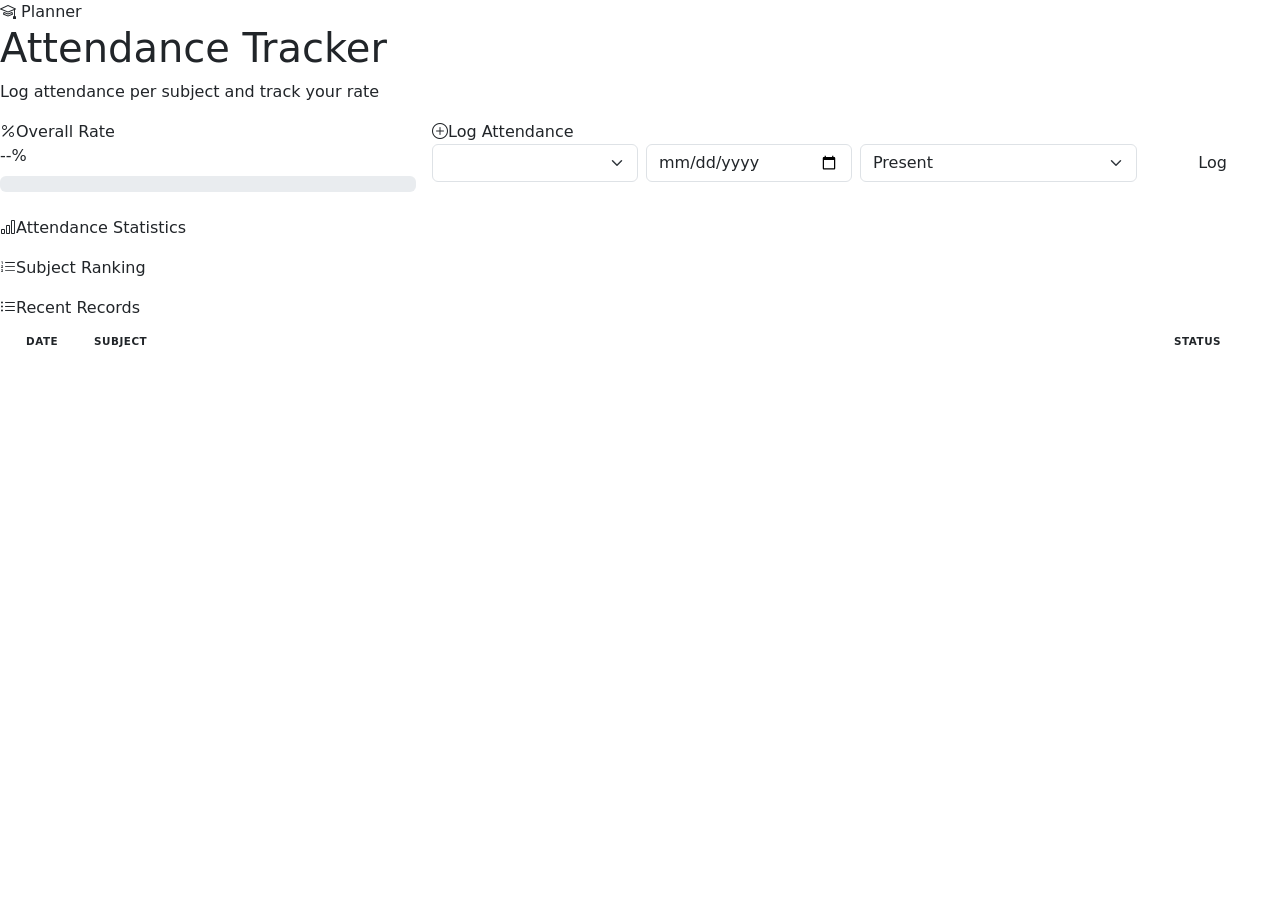
==== attendance.html @ 23443899 "attendance page updated" ====
<!DOCTYPE html>
<html lang="en" data-theme="dark" data-accent="violet">
<head>
<meta charset="UTF-8">
<meta name="viewport" content="width=device-width, initial-scale=1, viewport-fit=cover">
<title>Attendance · Student Planner</title>
<meta name="theme-color" content="#0a0d16">
<link rel="manifest" href="manifest.json">
<link rel="icon" href="icons/icon-192.png">
<link href="https://cdn.jsdelivr.net/npm/bootstrap@5.3.3/dist/css/bootstrap.min.css" rel="stylesheet">
<link href="https://cdn.jsdelivr.net/npm/bootstrap-icons@1.11.3/font/bootstrap-icons.css" rel="stylesheet">
<link href="css/style.css" rel="stylesheet">
<style>
  /* Attendance Statistics Grid */
  .att-stats-grid {
    display: grid;
    grid-template-columns: repeat(auto-fit, minmax(140px, 1fr));
    gap: 10px;
    margin-bottom: 12px;
  }
  
  .att-stat-card {
    display: flex;
    flex-direction: column;
    align-items: center;
    justify-content: center;
    padding: 12px 10px;
    border-radius: 12px;
    background: rgba(255, 255, 255, 0.04);
    border: 1px solid rgba(255, 255, 255, 0.08);
    text-align: center;
    min-height: 80px;
  }
  
  .att-stat-card .stat-value {
    font-weight: 800;
    font-size: 1.5rem;
    font-family: var(--font-mono);
    line-height: 1;
    margin-bottom: 4px;
  }
  
  .att-stat-card .stat-label {
    font-size: 0.65rem;
    color: var(--text-faint);
    text-transform: uppercase;
    font-weight: 700;
    letter-spacing: 0.05em;
    margin-bottom: 4px;
  }
  
  .att-stat-card .stat-percent {
    font-size: 0.7rem;
    color: var(--text-soft);
    font-family: var(--font-mono);
  }
  
  .att-stat-card.present .stat-value { color: #34d399; }
  .att-stat-card.late .stat-value { color: #fbbf24; }
  .att-stat-card.excused .stat-value { color: #60a5fa; }
  .att-stat-card.absent .stat-value { color: #fb7185; }
  .att-stat-card.noclasses .stat-value { color: #8b5cf6; }
  
  /* Compact Ranking */
  .att-ranking-row {
    display: flex;
    align-items: center;
    gap: 8px;
    padding: 7px 10px;
    border-radius: 9px;
    border: 1px solid var(--border);
    background: transparent;
    font-size: 0.78rem;
    transition: background 0.15s, border-color 0.15s;
    margin-bottom: 5px;
  }
  
  .att-ranking-row:hover {
    background: rgba(255, 255, 255, 0.04);
    border-color: rgba(var(--accent), 0.2);
  }
  
  .att-ranking-badge {
    min-width: 24px;
    height: 24px;
    border-radius: 50%;
    display: flex;
    align-items: center;
    justify-content: center;
    font-weight: 800;
    font-size: 0.65rem;
    background: rgba(var(--accent), 0.15);
    color: rgb(var(--accent));
    flex-shrink: 0;
  }
  
  .att-ranking-code {
    font-weight: 700;
    min-width: 45px;
    white-space: nowrap;
  }
  
  .att-ranking-bar {
    flex: 1;
    min-width: 60px;
    height: 5px;
    border-radius: 20px;
    background: rgba(255, 255, 255, 0.08);
    overflow: hidden;
  }
  
  .att-ranking-bar .progress {
    height: 100%;
    margin: 0;
  }
  
  .att-ranking-percent {
    font-family: var(--font-mono);
    font-weight: 700;
    min-width: 32px;
    text-align: right;
    font-size: 0.7rem;
  }
  
  .att-ranking-count {
    font-size: 0.65rem;
    color: var(--text-faint);
    min-width: 40px;
    text-align: right;
  }
  
  /* Compact Log */
  .att-log-header {
    display: grid;
    grid-template-columns: 8px 60px 1fr 60px 28px;
    gap: 8px;
    align-items: center;
    padding: 6px 10px;
    font-size: 0.65rem;
    font-weight: 800;
    text-transform: uppercase;
    letter-spacing: 0.05em;
    color: var(--text-faint);
    border-bottom: 1px solid var(--border);
    margin-bottom: 6px;
    margin-left: 0;
    margin-right: 0;
  }
  
  .att-log-row {
    display: grid;
    grid-template-columns: 8px 60px 1fr 60px 28px;
    gap: 8px;
    align-items: center;
    padding: 7px 10px;
    border-radius: 9px;
    border: 1px solid var(--border);
    background: transparent;
    font-size: 0.76rem;
    transition: background 0.15s, border-color 0.15s;
    margin-bottom: 4px;
  }
  
  .att-log-row:hover {
    background: rgba(255, 255, 255, 0.04);
    border-color: rgba(var(--accent), 0.2);
  }
  
  .att-log-dot {
    width: 8px;
    height: 8px;
    border-radius: 50%;
    flex-shrink: 0;
  }
  
  .att-log-date {
    font-family: var(--font-mono);
    font-weight: 700;
    font-size: 0.72rem;
    white-space: nowrap;
  }
  
  .att-log-subject {
    font-weight: 700;
    overflow: hidden;
    text-overflow: ellipsis;
    white-space: nowrap;
  }
  
  .att-log-status {
    display: flex;
    justify-content: center;
  }
  
  .att-status-badge {
    font-weight: 700;
    font-size: 0.65rem;
    padding: 2px 7px;
    border-radius: 16px;
    white-space: nowrap;
    display: inline-block;
  }
  
  .att-status-badge.present {
    background: rgba(52, 211, 153, 0.15);
    color: #34d399;
    border: 1px solid rgba(52, 211, 153, 0.3);
  }
  
  .att-status-badge.late {
    background: rgba(251, 191, 36, 0.15);
    color: #fbbf24;
    border: 1px solid rgba(251, 191, 36, 0.3);
  }
  
  .att-status-badge.absent {
    background: rgba(251, 113, 133, 0.15);
    color: #fb7185;
    border: 1px solid rgba(251, 113, 133, 0.3);
  }
  
  .att-status-badge.excused {
    background: rgba(96, 165, 250, 0.15);
    color: #60a5fa;
    border: 1px solid rgba(96, 165, 250, 0.3);
  }
  
  .att-status-badge.noclasses {
    background: rgba(139, 92, 246, 0.15);
    color: #a78bfa;
    border: 1px solid rgba(139, 92, 246, 0.3);
  }
  
  .att-log-delete {
    width: 28px;
    height: 28px;
    display: flex;
    align-items: center;
    justify-content: center;
    background: transparent;
    border: none;
    color: var(--text-soft);
    cursor: pointer;
    border-radius: 6px;
    font-size: 0.7rem;
    transition: all 0.15s;
    padding: 0;
    flex-shrink: 0;
  }
  
  .att-log-delete:hover {
    color: #fb7185;
    background: rgba(251, 113, 133, 0.1);
  }
  
  /* Responsive adjustments */
  @media (max-width: 768px) {
    .att-stats-grid {
      grid-template-columns: repeat(auto-fit, minmax(100px, 1fr));
      gap: 8px;
    }
    
    .att-stat-card {
      min-height: 70px;
      padding: 10px 8px;
    }
    
    .att-stat-card .stat-value {
      font-size: 1.3rem;
    }
    
    .att-ranking-row {
      padding: 6px 8px;
      margin-bottom: 4px;
    }
    
    .att-ranking-code {
      font-size: 0.72rem;
    }
    
    .att-log-row {
      padding: 6px 8px;
      margin-bottom: 3px;
      font-size: 0.72rem;
    }
  }
  
  @media (max-width: 576px) {
    .att-log-header {
      display: none;
    }
    
    .att-log-row {
      grid-template-columns: 8px 50px 1fr 50px 24px;
      gap: 6px;
      font-size: 0.7rem;
    }
    
    .att-log-date {
      font-size: 0.65rem;
    }
    
    .att-status-badge {
      font-size: 0.6rem;
      padding: 2px 6px;
    }
  }
</style>
</head>
<body>
<div class="app-shell">
  <nav class="sidebar" id="sidebar"></nav>
  <main class="main-content">
    <div class="mobile-topbar"><div class="brand mb-0 p-0"><span class="dot"><i class="bi bi-mortarboard"></i></span> Planner</div></div>
    <div class="topbar">
      <div><h1 class="page-title">Attendance Tracker</h1><p class="page-sub">Log attendance per subject and track your rate</p></div>
    </div>

    <!-- Semester Attendance + Log Attendance -->
    <div class="row g-3 mb-3">
      <div class="col-md-4"><div class="glass card-pad fade-in"><div class="section-title"><i class="bi bi-percent"></i>Overall Rate</div><div class="stat-num" id="aRate">--%</div><div class="progress my-2"><div class="progress-bar" id="aRateBar" style="width:0%"></div></div></div></div>
      <div class="col-md-8">
        <div class="glass card-pad fade-in">
          <div class="section-title"><i class="bi bi-plus-circle"></i>Log Attendance</div>
          <div class="row g-2">
            <div class="col-md-3"><select class="form-select" id="attSubject"></select></div>
            <div class="col-md-3"><input type="date" class="form-control" id="attDate" value=""></div>
            <div class="col-md-4">
              <select class="form-select" id="attStatus">
                <option>Present</option><option>Absent</option><option>Late</option><option>Excused</option><option>No Classes</option>
              </select>
            </div>
            <div class="col-md-2"><button class="btn btn-accent w-100" onclick="logAttendance()">Log</button></div>
          </div>
        </div>
      </div>
    </div>

    <!-- Attendance Statistics -->
    <div class="glass card-pad mb-3 fade-in">
      <div class="section-title"><i class="bi bi-bar-chart"></i>Attendance Statistics</div>
      <div class="att-stats-grid" id="attendanceStats"></div>
    </div>

    <!-- Subject Ranking (Compact) -->
    <div class="glass card-pad mb-3 fade-in">
      <div class="section-title"><i class="bi bi-list-ol"></i>Subject Ranking</div>
      <div id="subjectRanking"></div>
    </div>

    <!-- Attendance Log (Compact) -->
    <div class="glass card-pad fade-in">
      <div class="d-flex justify-content-between align-items-center mb-2">
        <div class="section-title mb-0"><i class="bi bi-list-ul"></i>Recent Records</div>
      </div>
      <div id="attendanceLogContainer">
        <div class="att-log-header">
          <span></span>
          <span>Date</span>
          <span>Subject</span>
          <span>Status</span>
          <span></span>
        </div>
        <div id="attendanceLog" style="max-height: 450px; overflow-y: auto;"></div>
      </div>
    </div>
  </main>
</div>
<nav class="mobile-nav" id="mobileNav"></nav>

<script src="https://cdn.jsdelivr.net/npm/bootstrap@5.3.3/dist/js/bootstrap.bundle.min.js"></script>
<script src="js/storage.js"></script>
<script src="js/app.js"></script>
<script src="js/attendance.js"></script>
<script>
  renderShell('attendance');
  applyTheme();
  initAttendance();
</script>
</body>
</html>
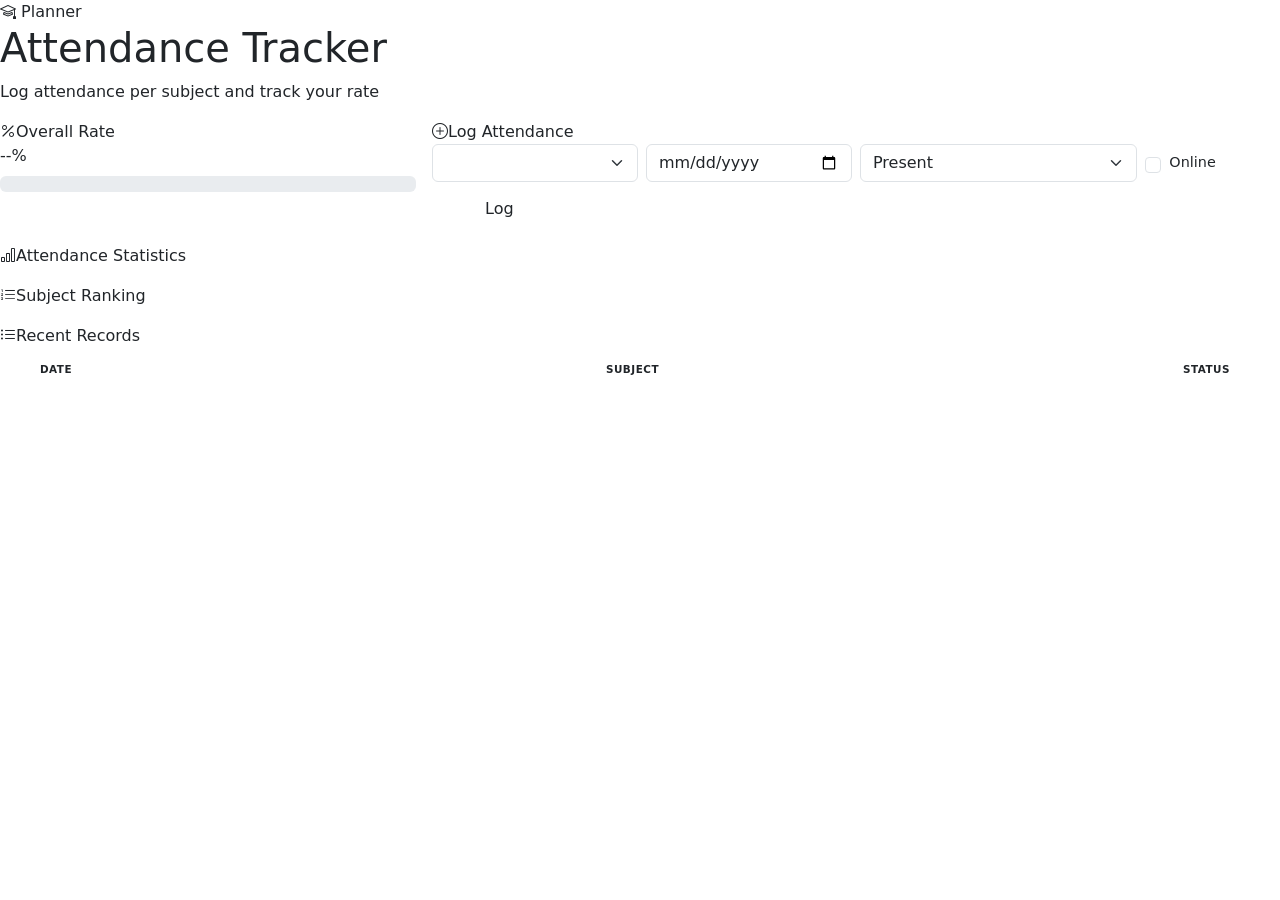
==== commit fb84831a: "updated attendance page" ====
--- a/attendance.html
+++ b/attendance.html
@@ -60,6 +60,7 @@
   .att-stat-card.excused .stat-value { color: #60a5fa; }
   .att-stat-card.absent .stat-value { color: #fb7185; }
   .att-stat-card.noclasses .stat-value { color: #8b5cf6; }
+  .att-stat-card.online .stat-value { color: #06b6d4; }
   
   /* Compact Ranking */
   .att-ranking-row {
@@ -132,7 +133,7 @@
   /* Compact Log */
   .att-log-header {
     display: grid;
-    grid-template-columns: 8px 60px 1fr 60px 28px;
+    grid-template-columns: 8px 60px 1fr 55px 28px;
     gap: 8px;
     align-items: center;
     padding: 6px 10px;
@@ -145,11 +146,16 @@
     margin-bottom: 6px;
     margin-left: 0;
     margin-right: 0;
+    text-align: center;
+  }
+  
+  .att-log-header > span {
+    text-align: center;
   }
   
   .att-log-row {
     display: grid;
-    grid-template-columns: 8px 60px 1fr 60px 28px;
+    grid-template-columns: 8px 60px 1fr 55px 28px;
     gap: 8px;
     align-items: center;
     padding: 7px 10px;
@@ -178,6 +184,7 @@
     font-weight: 700;
     font-size: 0.72rem;
     white-space: nowrap;
+    text-align: center;
   }
   
   .att-log-subject {
@@ -185,6 +192,7 @@
     overflow: hidden;
     text-overflow: ellipsis;
     white-space: nowrap;
+    text-align: center;
   }
   
   .att-log-status {
@@ -229,6 +237,12 @@
     background: rgba(139, 92, 246, 0.15);
     color: #a78bfa;
     border: 1px solid rgba(139, 92, 246, 0.3);
+  }
+  
+  .att-status-badge.online {
+    background: rgba(6, 182, 212, 0.15);
+    color: #06b6d4;
+    border: 1px solid rgba(6, 182, 212, 0.3);
   }
   
   .att-log-delete {
@@ -287,11 +301,18 @@
   
   @media (max-width: 576px) {
     .att-log-header {
-      display: none;
+      display: grid;
+      gap: 6px;
+      grid-template-columns: 8px 65px 1fr 90px 24px;
+      text-align: center;
+    }
+    
+    .att-log-header > span {
+      text-align: center;
     }
     
     .att-log-row {
-      grid-template-columns: 8px 50px 1fr 50px 24px;
+      grid-template-columns: 8px 65px 1fr 90px 24px;
       gap: 6px;
       font-size: 0.7rem;
     }
@@ -329,6 +350,10 @@
               <select class="form-select" id="attStatus">
                 <option>Present</option><option>Absent</option><option>Late</option><option>Excused</option><option>No Classes</option>
               </select>
+            </div>
+            <div class="col-md-2" style="display: flex; align-items: center; gap: 8px;">
+              <input type="checkbox" id="attOnline" class="form-check-input" style="cursor: pointer;">
+              <label for="attOnline" style="cursor: pointer; margin: 0; font-size: 0.9rem;">Online</label>
             </div>
             <div class="col-md-2"><button class="btn btn-accent w-100" onclick="logAttendance()">Log</button></div>
           </div>
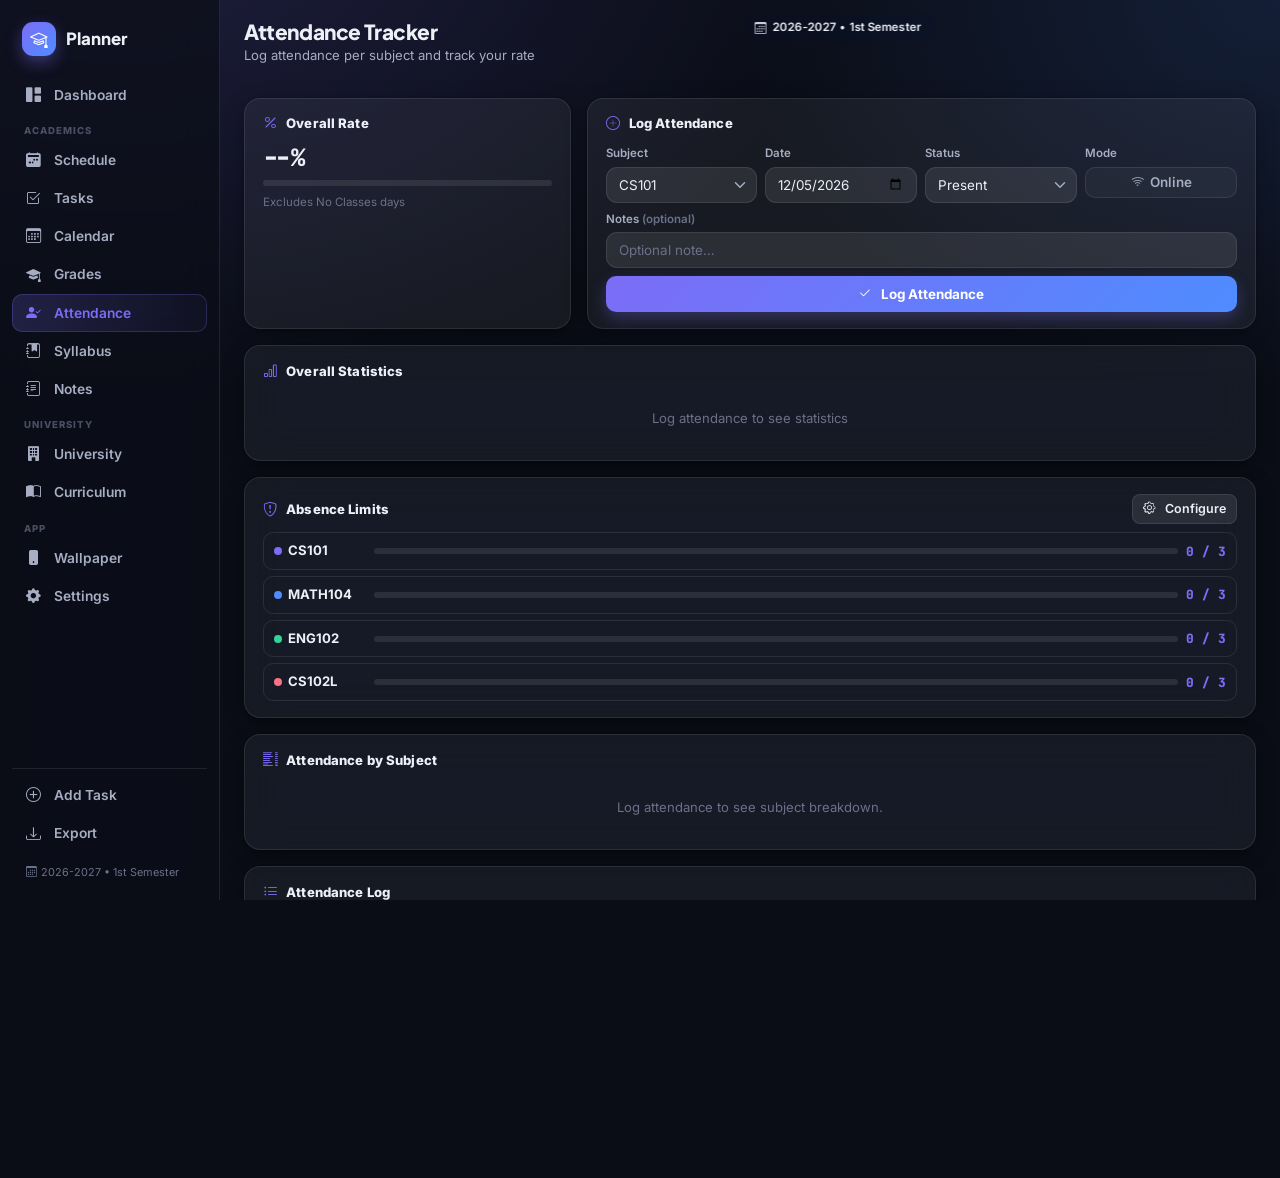
==== commit 26bd82f9: "redesign grades & attendance page" ====
--- a/attendance.html
+++ b/attendance.html
@@ -10,323 +10,6 @@
 <link href="https://cdn.jsdelivr.net/npm/bootstrap@5.3.3/dist/css/bootstrap.min.css" rel="stylesheet">
 <link href="https://cdn.jsdelivr.net/npm/bootstrap-icons@1.11.3/font/bootstrap-icons.css" rel="stylesheet">
 <link href="css/style.css" rel="stylesheet">
-<style>
-  /* Attendance Statistics Grid */
-  .att-stats-grid {
-    display: grid;
-    grid-template-columns: repeat(auto-fit, minmax(140px, 1fr));
-    gap: 10px;
-    margin-bottom: 12px;
-  }
-  
-  .att-stat-card {
-    display: flex;
-    flex-direction: column;
-    align-items: center;
-    justify-content: center;
-    padding: 12px 10px;
-    border-radius: 12px;
-    background: rgba(255, 255, 255, 0.04);
-    border: 1px solid rgba(255, 255, 255, 0.08);
-    text-align: center;
-    min-height: 80px;
-  }
-  
-  .att-stat-card .stat-value {
-    font-weight: 800;
-    font-size: 1.5rem;
-    font-family: var(--font-mono);
-    line-height: 1;
-    margin-bottom: 4px;
-  }
-  
-  .att-stat-card .stat-label {
-    font-size: 0.65rem;
-    color: var(--text-faint);
-    text-transform: uppercase;
-    font-weight: 700;
-    letter-spacing: 0.05em;
-    margin-bottom: 4px;
-  }
-  
-  .att-stat-card .stat-percent {
-    font-size: 0.7rem;
-    color: var(--text-soft);
-    font-family: var(--font-mono);
-  }
-  
-  .att-stat-card.present .stat-value { color: #34d399; }
-  .att-stat-card.late .stat-value { color: #fbbf24; }
-  .att-stat-card.excused .stat-value { color: #60a5fa; }
-  .att-stat-card.absent .stat-value { color: #fb7185; }
-  .att-stat-card.noclasses .stat-value { color: #8b5cf6; }
-  .att-stat-card.online .stat-value { color: #06b6d4; }
-  
-  /* Compact Ranking */
-  .att-ranking-row {
-    display: flex;
-    align-items: center;
-    gap: 8px;
-    padding: 7px 10px;
-    border-radius: 9px;
-    border: 1px solid var(--border);
-    background: transparent;
-    font-size: 0.78rem;
-    transition: background 0.15s, border-color 0.15s;
-    margin-bottom: 5px;
-  }
-  
-  .att-ranking-row:hover {
-    background: rgba(255, 255, 255, 0.04);
-    border-color: rgba(var(--accent), 0.2);
-  }
-  
-  .att-ranking-badge {
-    min-width: 24px;
-    height: 24px;
-    border-radius: 50%;
-    display: flex;
-    align-items: center;
-    justify-content: center;
-    font-weight: 800;
-    font-size: 0.65rem;
-    background: rgba(var(--accent), 0.15);
-    color: rgb(var(--accent));
-    flex-shrink: 0;
-  }
-  
-  .att-ranking-code {
-    font-weight: 700;
-    min-width: 45px;
-    white-space: nowrap;
-  }
-  
-  .att-ranking-bar {
-    flex: 1;
-    min-width: 60px;
-    height: 5px;
-    border-radius: 20px;
-    background: rgba(255, 255, 255, 0.08);
-    overflow: hidden;
-  }
-  
-  .att-ranking-bar .progress {
-    height: 100%;
-    margin: 0;
-  }
-  
-  .att-ranking-percent {
-    font-family: var(--font-mono);
-    font-weight: 700;
-    min-width: 32px;
-    text-align: right;
-    font-size: 0.7rem;
-  }
-  
-  .att-ranking-count {
-    font-size: 0.65rem;
-    color: var(--text-faint);
-    min-width: 40px;
-    text-align: right;
-  }
-  
-  /* Compact Log */
-  .att-log-header {
-    display: grid;
-    grid-template-columns: 8px 60px 1fr 55px 28px;
-    gap: 8px;
-    align-items: center;
-    padding: 6px 10px;
-    font-size: 0.65rem;
-    font-weight: 800;
-    text-transform: uppercase;
-    letter-spacing: 0.05em;
-    color: var(--text-faint);
-    border-bottom: 1px solid var(--border);
-    margin-bottom: 6px;
-    margin-left: 0;
-    margin-right: 0;
-    text-align: center;
-  }
-  
-  .att-log-header > span {
-    text-align: center;
-  }
-  
-  .att-log-row {
-    display: grid;
-    grid-template-columns: 8px 60px 1fr 55px 28px;
-    gap: 8px;
-    align-items: center;
-    padding: 7px 10px;
-    border-radius: 9px;
-    border: 1px solid var(--border);
-    background: transparent;
-    font-size: 0.76rem;
-    transition: background 0.15s, border-color 0.15s;
-    margin-bottom: 4px;
-  }
-  
-  .att-log-row:hover {
-    background: rgba(255, 255, 255, 0.04);
-    border-color: rgba(var(--accent), 0.2);
-  }
-  
-  .att-log-dot {
-    width: 8px;
-    height: 8px;
-    border-radius: 50%;
-    flex-shrink: 0;
-  }
-  
-  .att-log-date {
-    font-family: var(--font-mono);
-    font-weight: 700;
-    font-size: 0.72rem;
-    white-space: nowrap;
-    text-align: center;
-  }
-  
-  .att-log-subject {
-    font-weight: 700;
-    overflow: hidden;
-    text-overflow: ellipsis;
-    white-space: nowrap;
-    text-align: center;
-  }
-  
-  .att-log-status {
-    display: flex;
-    justify-content: center;
-  }
-  
-  .att-status-badge {
-    font-weight: 700;
-    font-size: 0.65rem;
-    padding: 2px 7px;
-    border-radius: 16px;
-    white-space: nowrap;
-    display: inline-block;
-  }
-  
-  .att-status-badge.present {
-    background: rgba(52, 211, 153, 0.15);
-    color: #34d399;
-    border: 1px solid rgba(52, 211, 153, 0.3);
-  }
-  
-  .att-status-badge.late {
-    background: rgba(251, 191, 36, 0.15);
-    color: #fbbf24;
-    border: 1px solid rgba(251, 191, 36, 0.3);
-  }
-  
-  .att-status-badge.absent {
-    background: rgba(251, 113, 133, 0.15);
-    color: #fb7185;
-    border: 1px solid rgba(251, 113, 133, 0.3);
-  }
-  
-  .att-status-badge.excused {
-    background: rgba(96, 165, 250, 0.15);
-    color: #60a5fa;
-    border: 1px solid rgba(96, 165, 250, 0.3);
-  }
-  
-  .att-status-badge.noclasses {
-    background: rgba(139, 92, 246, 0.15);
-    color: #a78bfa;
-    border: 1px solid rgba(139, 92, 246, 0.3);
-  }
-  
-  .att-status-badge.online {
-    background: rgba(6, 182, 212, 0.15);
-    color: #06b6d4;
-    border: 1px solid rgba(6, 182, 212, 0.3);
-  }
-  
-  .att-log-delete {
-    width: 28px;
-    height: 28px;
-    display: flex;
-    align-items: center;
-    justify-content: center;
-    background: transparent;
-    border: none;
-    color: var(--text-soft);
-    cursor: pointer;
-    border-radius: 6px;
-    font-size: 0.7rem;
-    transition: all 0.15s;
-    padding: 0;
-    flex-shrink: 0;
-  }
-  
-  .att-log-delete:hover {
-    color: #fb7185;
-    background: rgba(251, 113, 133, 0.1);
-  }
-  
-  /* Responsive adjustments */
-  @media (max-width: 768px) {
-    .att-stats-grid {
-      grid-template-columns: repeat(auto-fit, minmax(100px, 1fr));
-      gap: 8px;
-    }
-    
-    .att-stat-card {
-      min-height: 70px;
-      padding: 10px 8px;
-    }
-    
-    .att-stat-card .stat-value {
-      font-size: 1.3rem;
-    }
-    
-    .att-ranking-row {
-      padding: 6px 8px;
-      margin-bottom: 4px;
-    }
-    
-    .att-ranking-code {
-      font-size: 0.72rem;
-    }
-    
-    .att-log-row {
-      padding: 6px 8px;
-      margin-bottom: 3px;
-      font-size: 0.72rem;
-    }
-  }
-  
-  @media (max-width: 576px) {
-    .att-log-header {
-      display: grid;
-      gap: 6px;
-      grid-template-columns: 8px 65px 1fr 90px 24px;
-      text-align: center;
-    }
-    
-    .att-log-header > span {
-      text-align: center;
-    }
-    
-    .att-log-row {
-      grid-template-columns: 8px 65px 1fr 90px 24px;
-      gap: 6px;
-      font-size: 0.7rem;
-    }
-    
-    .att-log-date {
-      font-size: 0.65rem;
-    }
-    
-    .att-status-badge {
-      font-size: 0.6rem;
-      padding: 2px 6px;
-    }
-  }
-</style>
 </head>
 <body>
 <div class="app-shell">
@@ -337,61 +20,122 @@
       <div><h1 class="page-title">Attendance Tracker</h1><p class="page-sub">Log attendance per subject and track your rate</p></div>
     </div>
 
-    <!-- Semester Attendance + Log Attendance -->
+    <!-- Attendance Overview + Log Form -->
     <div class="row g-3 mb-3">
-      <div class="col-md-4"><div class="glass card-pad fade-in"><div class="section-title"><i class="bi bi-percent"></i>Overall Rate</div><div class="stat-num" id="aRate">--%</div><div class="progress my-2"><div class="progress-bar" id="aRateBar" style="width:0%"></div></div></div></div>
+      <div class="col-md-4">
+        <div class="glass card-pad fade-in h-100">
+          <div class="section-title"><i class="bi bi-percent"></i>Overall Rate</div>
+          <div class="stat-num" id="aRate">--%</div>
+          <div class="progress my-2"><div class="progress-bar" id="aRateBar" style="width:0%"></div></div>
+          <div class="text-faint" style="font-size:.72rem">Excludes No Classes days</div>
+        </div>
+      </div>
       <div class="col-md-8">
         <div class="glass card-pad fade-in">
           <div class="section-title"><i class="bi bi-plus-circle"></i>Log Attendance</div>
           <div class="row g-2">
-            <div class="col-md-3"><select class="form-select" id="attSubject"></select></div>
-            <div class="col-md-3"><input type="date" class="form-control" id="attDate" value=""></div>
-            <div class="col-md-4">
-              <select class="form-select" id="attStatus">
-                <option>Present</option><option>Absent</option><option>Late</option><option>Excused</option><option>No Classes</option>
+            <div class="col-6 col-sm-3">
+              <label class="att-form-label">Subject</label>
+              <select class="form-select form-select-sm" id="attSubject"></select>
+            </div>
+            <div class="col-6 col-sm-3">
+              <label class="att-form-label">Date</label>
+              <input type="date" class="form-control form-control-sm" id="attDate">
+            </div>
+            <div class="col-6 col-sm-3">
+              <label class="att-form-label">Status</label>
+              <select class="form-select form-select-sm" id="attStatus">
+                <option>Present</option>
+                <option>Absent</option>
+                <option>Late</option>
+                <option>Excused</option>
+                <option>No Classes</option>
               </select>
             </div>
-            <div class="col-md-2" style="display: flex; align-items: center; gap: 8px;">
-              <input type="checkbox" id="attOnline" class="form-check-input" style="cursor: pointer;">
-              <label for="attOnline" style="cursor: pointer; margin: 0; font-size: 0.9rem;">Online</label>
+            <div class="col-6 col-sm-3">
+              <label class="att-form-label">Mode</label>
+              <label class="att-online-pill" for="attOnline">
+                <input type="checkbox" id="attOnline" class="att-online-check">
+                <span class="att-online-pill-inner">
+                  <i class="bi bi-wifi"></i>
+                  <span>Online</span>
+                </span>
+              </label>
             </div>
-            <div class="col-md-2"><button class="btn btn-accent w-100" onclick="logAttendance()">Log</button></div>
+            <div class="col-12">
+              <label class="att-form-label">Notes <span class="text-faint">(optional)</span></label>
+              <input type="text" class="form-control form-control-sm" id="attNotes" placeholder="Optional note…">
+            </div>
+            <div class="col-12">
+              <button class="btn btn-accent w-100" onclick="logAttendance()"><i class="bi bi-check2 me-1"></i>Log Attendance</button>
+            </div>
           </div>
         </div>
       </div>
     </div>
 
-    <!-- Attendance Statistics -->
+    <!-- Overall Attendance Statistics -->
     <div class="glass card-pad mb-3 fade-in">
-      <div class="section-title"><i class="bi bi-bar-chart"></i>Attendance Statistics</div>
+      <div class="section-title"><i class="bi bi-bar-chart"></i>Overall Statistics</div>
       <div class="att-stats-grid" id="attendanceStats"></div>
     </div>
 
-    <!-- Subject Ranking (Compact) -->
+    <!-- Absence Limits (compact summary, modal for detail) -->
     <div class="glass card-pad mb-3 fade-in">
-      <div class="section-title"><i class="bi bi-list-ol"></i>Subject Ranking</div>
-      <div id="subjectRanking"></div>
+      <div class="d-flex justify-content-between align-items-center mb-2">
+        <div class="section-title mb-0"><i class="bi bi-shield-exclamation"></i>Absence Limits</div>
+        <button class="btn btn-ghost btn-sm" onclick="openAbsenceLimitModal()">
+          <i class="bi bi-gear me-1"></i>Configure
+        </button>
+      </div>
+      <div id="absenceWarnings"></div>
     </div>
 
-    <!-- Attendance Log (Compact) -->
+    <!-- Per-subject Attendance Breakdown -->
+    <div class="glass card-pad mb-3 fade-in">
+      <div class="section-title"><i class="bi bi-list-columns"></i>Attendance by Subject</div>
+      <div id="subjectBreakdown"></div>
+    </div>
+
+    <!-- Attendance Log -->
     <div class="glass card-pad fade-in">
-      <div class="d-flex justify-content-between align-items-center mb-2">
-        <div class="section-title mb-0"><i class="bi bi-list-ul"></i>Recent Records</div>
+      <div class="d-flex justify-content-between align-items-center mb-3">
+        <div class="section-title mb-0"><i class="bi bi-list-ul"></i>Attendance Log</div>
       </div>
-      <div id="attendanceLogContainer">
-        <div class="att-log-header">
-          <span></span>
-          <span>Date</span>
-          <span>Subject</span>
-          <span>Status</span>
-          <span></span>
-        </div>
-        <div id="attendanceLog" style="max-height: 450px; overflow-y: auto;"></div>
-      </div>
+      <div id="attendanceLog"></div>
     </div>
   </main>
 </div>
 <nav class="mobile-nav" id="mobileNav"></nav>
+
+<!-- Absence Limit Modal -->
+<div class="modal fade" id="absenceLimitModal" tabindex="-1">
+  <div class="modal-dialog modal-dialog-centered modal-dialog-scrollable">
+    <div class="modal-content">
+      <div class="modal-header">
+        <h5 class="modal-title"><i class="bi bi-shield-exclamation me-2"></i>Absence Limits</h5>
+        <button class="btn-close" data-bs-dismiss="modal"></button>
+      </div>
+      <div class="modal-body" id="absenceLimitModalBody"></div>
+    </div>
+  </div>
+</div>
+
+<!-- Notes Modal -->
+<div class="modal fade" id="attNotesModal" tabindex="-1">
+  <div class="modal-dialog modal-dialog-centered modal-sm">
+    <div class="modal-content">
+      <div class="modal-header py-2">
+        <h6 class="modal-title mb-0"><i class="bi bi-chat-left-text me-2"></i>Attendance Note</h6>
+        <button class="btn-close" data-bs-dismiss="modal"></button>
+      </div>
+      <div class="modal-body">
+        <div id="attNoteContent" class="att-note-content"></div>
+        <div class="att-note-meta" id="attNoteMeta"></div>
+      </div>
+    </div>
+  </div>
+</div>
 
 <script src="https://cdn.jsdelivr.net/npm/bootstrap@5.3.3/dist/js/bootstrap.bundle.min.js"></script>
 <script src="js/storage.js"></script>
--- a/css/style.css
+++ b/css/style.css
@@ -0,0 +1,4517 @@
+/* ============================================================
+   STUDENT PLANNER — DESIGN SYSTEM
+   Typography: Plus Jakarta Sans (display/UI) + Inter (body) + JetBrains Mono (data/time)
+   ============================================================ */
+
+@import url('https://fonts.googleapis.com/css2?family=Plus+Jakarta+Sans:wght@400;500;600;700;800&family=Inter:wght@400;500;600&family=JetBrains+Mono:wght@500;600;700&display=swap');
+
+:root{
+  --font-display:'Plus Jakarta Sans', system-ui, sans-serif;
+  --font-body:'Inter', system-ui, sans-serif;
+  --font-mono:'JetBrains Mono', monospace;
+
+  --radius-lg:22px;
+  --radius-md:16px;
+  --radius-sm:10px;
+
+  --ease:cubic-bezier(.22,.9,.35,1);
+
+  /* accent (overridden by data-accent) */
+  --accent:124,108,246;
+  --accent-2:79,140,255;
+}
+
+/* ---------- THEMES ---------- */
+[data-theme="dark"]{
+  --bg:#0a0d16;
+  --bg-grad: radial-gradient(1200px 800px at 10% -10%, rgba(124,108,246,.18), transparent 60%),
+             radial-gradient(1000px 700px at 100% 0%, rgba(79,140,255,.14), transparent 55%),
+             #0a0d16;
+  --surface: rgba(255,255,255,.055);
+  --surface-solid:#12172400;
+  --surface-2: rgba(255,255,255,.09);
+  --border: rgba(255,255,255,.09);
+  --text:#eef0f8;
+  --text-soft:#a7adc2;
+  --text-faint:#6b7188;
+  --shadow: 0 10px 30px rgba(0,0,0,.35);
+  --nav-bg: rgba(12,15,24,.72);
+}
+[data-theme="light"]{
+  --bg:#f3f5fb;
+  --bg-grad: radial-gradient(1200px 800px at 10% -10%, rgba(124,108,246,.10), transparent 60%),
+             radial-gradient(1000px 700px at 100% 0%, rgba(79,140,255,.10), transparent 55%),
+             #f3f5fb;
+  --surface: rgba(255,255,255,.65);
+  --surface-2: rgba(255,255,255,.85);
+  --border: rgba(20,25,40,.08);
+  --text:#161a26;
+  --text-soft:#565d75;
+  --text-faint:#8a90a6;
+  --shadow: 0 10px 30px rgba(30,40,80,.10);
+  --nav-bg: rgba(255,255,255,.75);
+}
+[data-theme="amoled"]{
+  --bg:#000000;
+  --bg-grad: radial-gradient(1100px 700px at 10% -10%, rgba(124,108,246,.13), transparent 60%),
+             radial-gradient(900px 600px at 100% 0%, rgba(79,140,255,.09), transparent 55%),
+             #000000;
+  --surface: rgba(255,255,255,.045);
+  --surface-2: rgba(255,255,255,.08);
+  --border: rgba(255,255,255,.08);
+  --text:#f2f3f8;
+  --text-soft:#9a9fb5;
+  --text-faint:#5c6178;
+  --shadow: 0 10px 26px rgba(0,0,0,.6);
+  --nav-bg: rgba(0,0,0,.8);
+}
+
+/* ---------- ACCENTS ---------- */
+[data-accent="violet"]{ --accent:124,108,246; --accent-2:79,140,255; }
+[data-accent="blue"]{ --accent:59,130,246; --accent-2:56,189,248; }
+[data-accent="emerald"]{ --accent:52,211,153; --accent-2:16,185,129; }
+[data-accent="rose"]{ --accent:251,113,133; --accent-2:244,63,94; }
+[data-accent="amber"]{ --accent:251,191,36; --accent-2:249,115,22; }
+
+*{ box-sizing:border-box; }
+html,body{ height:100%; max-width:100%; overflow-x:hidden; }
+body{
+  margin:0;
+  font-family:var(--font-body);
+  background:var(--bg-grad);
+  background-attachment:fixed;
+  color:var(--text);
+  min-height:100vh;
+  transition:background .4s var(--ease), color .3s var(--ease);
+  -webkit-font-smoothing:antialiased;
+}
+img, svg, canvas{ max-width:100%; }
+h1,h2,h3,h4,h5,.display{ font-family:var(--font-display); letter-spacing:-.01em; }
+.mono{ font-family:var(--font-mono); }
+a{ color:inherit; }
+::selection{ background:rgba(var(--accent),.35); }
+
+/* scrollbar */
+::-webkit-scrollbar{ width:9px; height:9px; }
+::-webkit-scrollbar-thumb{ background:rgba(var(--accent),.35); border-radius:10px; }
+::-webkit-scrollbar-track{ background:transparent; }
+
+/* ---------- LAYOUT ---------- */
+.app-shell{ display:flex; min-height:100vh; }
+
+.sidebar{
+  width:220px; flex-shrink:0;
+  padding:16px 12px;
+  border-right:1px solid var(--border);
+  background:var(--nav-bg);
+  backdrop-filter: blur(18px);
+  position:sticky; top:0; height:100vh;
+  display:flex; flex-direction:column; gap:4px;
+  z-index:40;
+}
+.brand{
+  display:flex; align-items:center; gap:10px;
+  font-family:var(--font-display); font-weight:800; font-size:1.05rem;
+  padding:6px 10px 16px;
+}
+.brand .dot{
+  width:34px;height:34px;border-radius:11px;
+  background:linear-gradient(135deg, rgb(var(--accent)), rgb(var(--accent-2)));
+  display:flex;align-items:center;justify-content:center; color:#fff; font-size:1.1rem;
+  box-shadow:0 6px 16px rgba(var(--accent),.4);
+}
+.nav-link{
+  display: flex; align-items: center; gap: 10px;
+  padding: 8px 12px; border-radius: var(--radius-sm);
+  color: var(--text-soft); font-weight: 600; font-size: .86rem;
+  text-decoration: none; transition: .2s var(--ease);
+}
+.nav-link i{
+  font-size: .92rem;
+  width: 18px;
+  text-align: center;
+  flex-shrink: 0;
+  margin-right: 2px;
+}
+.nav-link:hover{ background:var(--surface-2); color:var(--text); transform:translateX(2px); }
+.nav-link.active{
+  background:linear-gradient(90deg, rgba(var(--accent),.22), rgba(var(--accent),.05));
+  color:#fff; box-shadow: inset 0 0 0 1px rgba(var(--accent),.35);
+}
+[data-theme="light"] .nav-link.active{ color:rgb(var(--accent-2)); }
+.nav-section-label{ font-size:.68rem; text-transform:uppercase; letter-spacing:.09em; color:var(--text-faint); padding:14px 14px 4px; font-weight:700; }
+
+.main-content{ flex:1; min-width:0; padding:20px 24px 80px; }
+.topbar{
+  display:flex; align-items:center; justify-content:space-between;
+  margin-bottom:16px; gap:12px; flex-wrap:wrap;
+}
+.page-title{ font-weight:800; font-size:1.3rem; margin:0; }
+.page-sub{ color:var(--text-soft); font-size:.82rem; margin-top:1px; }
+
+/* ---------- GLASS CARD ---------- */
+.glass{
+  background:var(--surface);
+  border:1px solid var(--border);
+  border-radius:var(--radius-md);
+  backdrop-filter: blur(20px) saturate(140%);
+  -webkit-backdrop-filter: blur(20px) saturate(140%);
+  box-shadow:var(--shadow);
+  transition:transform .35s var(--ease), box-shadow .35s var(--ease), border-color .3s;
+}
+.glass:hover{ }
+.glass-tight{ border-radius:var(--radius-md); }
+.card-pad{ padding: 16px 18px; }
+.card-pad-sm { padding: 11px 14px; }
+.hover-lift:hover{ transform:translateY(-3px); box-shadow:0 18px 40px rgba(0,0,0,.28); border-color:rgba(var(--accent),.3); }
+
+.section-title{ font-weight:700; font-size:1rem; margin-bottom:14px; display:flex; align-items:center; gap:8px; }
+.section-title i{ color:rgb(var(--accent)); }
+
+/* ---------- BUTTONS ---------- */
+/* ── Core buttons ── */
+.btn-accent{
+  height: 36px;
+  display: inline-flex; align-items: center; justify-content: center;
+  gap: 6px;
+  background: linear-gradient(135deg, rgb(var(--accent)), rgb(var(--accent-2)));
+  border: none; color: #fff; font-weight: 700; border-radius: 10px;
+  padding: 0 16px; font-size: .84rem;
+  box-shadow: 0 6px 16px rgba(var(--accent),.3);
+  transition: .22s var(--ease);
+  white-space: nowrap;
+}
+.btn-accent:hover{ transform: translateY(-1px); box-shadow: 0 10px 24px rgba(var(--accent),.42); color: #fff; }
+.btn-accent:active{ transform: translateY(0); }
+.btn-accent.btn-sm{ height: 30px; padding: 0 12px; font-size: .78rem; border-radius: 8px; }
+.btn-accent.btn-lg{ height: 42px; padding: 0 20px; font-size: .9rem; border-radius: 12px; }
+
+.btn-ghost{
+  height: 36px;
+  display: inline-flex; align-items: center; justify-content: center;
+  gap: 6px;
+  background: var(--surface-2); border: 1px solid var(--border); color: var(--text);
+  border-radius: 10px; font-weight: 600; font-size: .84rem;
+  padding: 0 14px; transition: .2s;
+  white-space: nowrap;
+}
+.btn-ghost:hover{ background: rgba(var(--accent),.12); color: rgb(var(--accent)); border-color: rgba(var(--accent),.35); }
+.btn-ghost:active{ background: rgba(var(--accent),.18); }
+.btn-ghost.btn-sm{ height: 30px; padding: 0 10px; font-size: .78rem; border-radius: 8px; }
+.btn-ghost.btn-lg{ height: 42px; padding: 0 18px; font-size: .9rem; border-radius: 12px; }
+
+.btn-icon{
+  width: 36px; height: 36px; border-radius: 10px;
+  display: inline-flex; align-items: center; justify-content: center; flex-shrink: 0;
+  background: var(--surface-2); border: 1px solid var(--border);
+  color: var(--text-soft); font-size: .9rem; transition: .18s;
+}
+.btn-icon:hover{ color: rgb(var(--accent)); border-color: rgba(var(--accent),.4); background: rgba(var(--accent),.07); }
+.btn-icon:active{ background: rgba(var(--accent),.14); }
+.btn-icon:disabled{ opacity: .35; cursor: not-allowed; pointer-events: none; }
+
+.chip{
+  display:inline-flex; align-items:center; gap:5px;
+  padding:4px 11px; border-radius:20px; font-size:.72rem; font-weight:700;
+  background:rgba(var(--accent),.14); color:rgb(var(--accent));
+  border:1px solid rgba(var(--accent),.25);
+}
+.chip.low{ background:rgba(52,211,153,.14); color:#34d399; border-color:rgba(52,211,153,.3); }
+.chip.medium{ background:rgba(251,191,36,.14); color:#fbbf24; border-color:rgba(251,191,36,.3); }
+.chip.high{ background:rgba(251,113,133,.14); color:#fb7185; border-color:rgba(251,113,133,.3); }
+
+/* form controls */
+.form-control, .form-select{
+  background:var(--surface-2)!important; border:1px solid var(--border)!important; color:var(--text)!important;
+  border-radius:11px!important; font-size:.9rem;
+}
+.form-control:focus, .form-select:focus{ box-shadow:0 0 0 3px rgba(var(--accent),.2)!important; border-color:rgba(var(--accent),.5)!important; }
+.form-control::placeholder{ color:var(--text-faint); }
+label{ font-size:.8rem; font-weight:600; color:var(--text-soft); margin-bottom:4px; display:block; }
+.form-check-input{ background-color:var(--surface-2); border-color:var(--border); }
+.form-check-input:checked{ background-color:rgb(var(--accent)); border-color:rgb(var(--accent)); }
+
+/* modal */
+.modal-content{ background:var(--bg); border:1px solid var(--border); border-radius:var(--radius-lg); color:var(--text); backdrop-filter:blur(24px); }
+.modal-content .glass{ box-shadow:none; }
+.modal-header, .modal-footer{ border-color:var(--border); }
+.btn-close{ filter:invert(.6); }
+[data-theme="light"] .btn-close{ filter:none; }
+
+/* dropdown */
+.dropdown-menu{
+  background:var(--bg); border:1px solid var(--border); border-radius:var(--radius-md);
+  box-shadow:var(--shadow); padding:6px; min-width:190px;
+}
+.dropdown-item{ color:var(--text-soft); border-radius:9px; font-size:.85rem; font-weight:600; padding:8px 10px; }
+.dropdown-item:hover, .dropdown-item:focus{ background:var(--surface-2); color:var(--text); }
+.dropdown-item.text-danger:hover{ background:rgba(251,113,133,.14); color:#fb7185!important; }
+.dropdown-divider{ border-color:var(--border); margin:6px 0; }
+
+/* ---------- DASHBOARD SPECIFIC ---------- */
+.hero-clock{
+  font-family:var(--font-mono); font-weight:700; font-size:2.2rem; letter-spacing:.02em;
+  background:linear-gradient(135deg, rgb(var(--accent)), rgb(var(--accent-2)));
+  -webkit-background-clip:text; background-clip:text; color:transparent;
+}
+.greeting{ font-size:1.35rem; font-weight:800; }
+.countdown-ring-wrap{ position:relative; width:132px; height:132px; margin:0 auto; }
+.countdown-ring-wrap svg{ transform:rotate(-90deg); }
+.countdown-ring-bg{ fill:none; stroke:var(--surface-2); stroke-width:9; }
+.countdown-ring-fg{ fill:none; stroke:url(#ringGrad); stroke-width:9; stroke-linecap:round; transition:stroke-dashoffset 1s linear; }
+.countdown-center{ position:absolute; inset:0; display:flex; flex-direction:column; align-items:center; justify-content:center; }
+.countdown-center .num{ font-family:var(--font-mono); font-weight:700; font-size:1.35rem; }
+.countdown-center .lbl{ font-size:.62rem; color:var(--text-faint); text-transform:uppercase; letter-spacing:.06em; }
+
+.stat-num{ font-family:var(--font-mono); font-weight:700; font-size:1.7rem; }
+.progress{ background:var(--surface-2); border-radius:20px; height:9px; overflow:hidden; }
+.progress-bar{ background:linear-gradient(90deg, rgb(var(--accent)), rgb(var(--accent-2))); }
+
+.quick-action{
+  display:flex; flex-direction:column; align-items:center; gap:5px;
+  padding:11px 6px; border-radius:12px; background:var(--surface-2); border:1px solid var(--border);
+  color:var(--text); text-decoration:none; transition:.25s var(--ease); cursor:pointer;
+}
+.quick-action:hover{ transform:translateY(-4px); border-color:rgba(var(--accent),.4); color:var(--text); background:rgba(var(--accent),.12); }
+.quick-action i{ font-size:1.15rem; color:rgb(var(--accent)); }
+.quick-action span{ font-size:.68rem; font-weight:600; text-align:center; }
+
+.list-row{
+  display:flex; align-items:center; gap:10px; padding:8px 10px; border-radius:11px;
+  transition:.2s; border:1px solid transparent; min-width:0;
+}
+.list-row > .flex-grow-1, .task-row > .flex-grow-1{ min-width:0; overflow-wrap:anywhere; }
+.task-row{ min-width:0; }
+.topbar, .card-pad, .glass{ min-width:0; }
+.list-row:hover{ background:var(--surface-2); border-color:var(--border); }
+.dot-color{ width:10px;height:10px;border-radius:50%; flex-shrink:0; box-shadow:0 0 0 3px rgba(255,255,255,.06); }
+
+
+
+/* pomodoro */
+.pomo-ring-wrap{ width:180px;height:180px; position:relative; margin:0 auto; }
+.pomo-time{ font-family:var(--font-mono); font-size:2.1rem; font-weight:700; }
+
+/* ---------- SCHEDULE CARDS ---------- */
+.subject-card{ border-radius:14px; padding:11px 12px; position:relative; overflow:hidden; }
+.subject-card::before{
+  content:''; position:absolute; left:0; top:0; bottom:0; width:4px;
+  background:var(--sc-color, rgb(var(--accent)));
+}
+.subject-badge{ width:8px;height:8px;border-radius:50%; background:var(--sc-color, rgb(var(--accent))); display:inline-block; }
+.sched-dot{ width:9px;height:9px;border-radius:50%;flex-shrink:0; }
+.sched-desc{ font-size:.8rem;color:var(--text-soft);margin-bottom:6px;line-height:1.35; }
+.sched-meta{ display:flex;flex-direction:column;gap:3px; }
+.sched-meta span{ font-size:.74rem;color:var(--text-faint);display:flex;align-items:center;gap:5px; }
+.sched-meta i{ font-size:.68rem;color:rgb(var(--accent));opacity:.75;flex-shrink:0; }
+.sched-icon-btn{ width:30px!important;height:30px!important;font-size:.76rem!important; }
+.sched-action-btn{ font-size:.76rem!important;padding:0 10px!important;height:30px!important;border-radius:8px!important; }
+
+/* ---------- WEEKLY TIMETABLE ---------- */
+.timetable{ display:grid; grid-template-columns:60px repeat(7,minmax(0,1fr)); gap:0; position:relative; min-width:0; }
+.tt-head{ text-align:center; font-weight:700; font-size:.78rem; padding:8px 0; color:var(--text-soft); position:sticky; top:0; min-width:0; overflow:hidden; text-overflow:ellipsis; white-space:nowrap; }
+.tt-hour{ font-size:.68rem; color:var(--text-faint); text-align:right; padding-right:8px; font-family:var(--font-mono); }
+.tt-cell{ border-top:1px solid var(--border); min-height:52px; position:relative; }
+.tt-col{ border-left:1px solid var(--border); position:relative; min-width:0; overflow:hidden; }
+.tt-block{
+  position:absolute; left:3px; right:3px; border-radius:10px; padding:5px 8px; font-size:.7rem; font-weight:600;
+  color:#fff; overflow:hidden; text-overflow:ellipsis; cursor:pointer; box-shadow:0 4px 10px rgba(0,0,0,.25); transition:.2s;
+}
+.tt-block:hover{ transform:scale(1.02); z-index:5; }
+.tt-now-line{ position:absolute; left:0; right:0; height:2px; background:#fb7185; z-index:6; }
+.tt-now-line::before{ content:''; position:absolute; left:-4px; top:-4px; width:9px;height:9px; border-radius:50%; background:#fb7185; }
+
+/* ---------- CALENDAR ---------- */
+.cal-grid{ display:grid; grid-template-columns:repeat(7,minmax(0,1fr)); gap:6px; min-width:0; }
+.cal-cell{
+  min-height:76px; min-width:0; border-radius:10px; padding:5px; border:1px solid var(--border); background:var(--surface-2);
+  transition:.2s; overflow:hidden;
+}
+.cal-cell.today{ border-color:rgba(var(--accent),.5); box-shadow:0 0 0 1px rgba(var(--accent),.35); }
+.cal-cell.other-month{ opacity:.35; }
+.cal-daynum{ font-weight:700; font-size:.78rem; font-family:var(--font-mono); }
+.cal-evt{ font-size:.62rem; padding:2px 5px; border-radius:6px; margin-top:3px; font-weight:600; color:#fff; overflow:hidden; text-overflow:ellipsis; white-space:nowrap; max-width:100%; }
+
+/* ---------- UNIVERSITY EVENTS MINI CALENDAR ---------- */
+.uc-grid{ display:grid; grid-template-columns:repeat(7,minmax(0,1fr)); gap:6px; min-width:0; }
+.uc-cell{
+  aspect-ratio:1/1; min-width:0; border-radius:12px; border:1px solid var(--border); background:var(--surface-2);
+  display:flex; flex-direction:column; align-items:center; justify-content:center; gap:4px; cursor:pointer; transition:.2s;
+}
+.uc-cell:hover{ border-color:rgba(var(--accent),.4); }
+.uc-cell.today{ border-color:rgba(var(--accent),.6); box-shadow:0 0 0 1px rgba(var(--accent),.4); }
+.uc-cell.other-month{ opacity:.3; }
+.uc-daynum{ font-weight:700; font-size:.8rem; font-family:var(--font-mono); }
+.uc-dots{ display:flex; gap:2px; min-height:6px; }
+.uc-dot{ width:6px; height:6px; border-radius:50%; }
+.uc-week-row{ display:grid; grid-template-columns:repeat(7,minmax(0,1fr)); gap:8px; }
+.uc-week-cell{ border-radius:12px; border:1px solid var(--border); background:var(--surface-2); padding:8px 4px; text-align:center; cursor:pointer; transition:.2s; }
+.uc-week-cell:hover{ border-color:rgba(var(--accent),.4); }
+.uc-week-cell.today{ border-color:rgba(var(--accent),.6); box-shadow:0 0 0 1px rgba(var(--accent),.4); }
+
+/* ---------- TASKS ---------- */
+.task-row{ display:flex; align-items:flex-start; gap:10px; padding:10px 12px; border-radius:12px; border:1px solid var(--border); background:var(--surface-2); margin-bottom:8px; transition:.25s var(--ease); cursor:grab; }
+.task-row:hover{ transform:translateX(2px); border-color:rgba(var(--accent),.35); }
+.task-row.dragging{ opacity:.4; }
+.task-row.completed{ opacity:.55; }
+.task-row.completed .task-title{ text-decoration:line-through; }
+.task-check{ width:22px;height:22px; border-radius:7px; border:2px solid var(--border); flex-shrink:0; cursor:pointer; display:flex; align-items:center; justify-content:center; transition:.2s; margin-top:2px;}
+.task-check.checked{ background:linear-gradient(135deg, rgb(var(--accent)), rgb(var(--accent-2))); border-color:transparent; color:#fff; }
+.task-title{ font-weight:700; font-size:.87rem; }
+.task-meta{ font-size:.7rem; color:var(--text-faint); display:flex; gap:8px; flex-wrap:wrap; margin-top:2px; }
+.kanban-col{ min-height:200px; }
+
+/* notes */
+.note-card{ border-radius:16px; padding:14px; cursor:pointer; transition:.25s var(--ease); height:100%; }
+.note-card:hover{ transform:translateY(-3px); }
+.note-pin{ color:#fbbf24; }
+
+/* toasts */
+.toast-container{ z-index:9999; }
+
+/* utility */
+.text-soft{ color:var(--text-soft)!important; }
+.text-faint{ color:var(--text-faint)!important; }
+.divider{ height:1px; background:var(--border); margin:14px 0; border:none; }
+.scroll-x{ overflow-x:auto; }
+.grabbable::-webkit-scrollbar{ display:none; }
+
+/* fade/slide animations */
+.fade-in{ animation:fadeIn .5s var(--ease); }
+@keyframes fadeIn{ from{opacity:0; transform:translateY(8px);} to{opacity:1; transform:translateY(0);} }
+.stagger > *{ animation:fadeIn .45s var(--ease) both; }
+.stagger > *:nth-child(1){ animation-delay:.03s; } .stagger > *:nth-child(2){ animation-delay:.07s; }
+.stagger > *:nth-child(3){ animation-delay:.11s; } .stagger > *:nth-child(4){ animation-delay:.15s; }
+.stagger > *:nth-child(5){ animation-delay:.19s; } .stagger > *:nth-child(6){ animation-delay:.23s; }
+
+/* skeleton */
+.skeleton{ background:linear-gradient(90deg, var(--surface-2) 25%, rgba(var(--accent),.12) 37%, var(--surface-2) 63%); background-size:400% 100%; animation:sk 1.4s ease infinite; border-radius:10px; }
+@keyframes sk{ 0%{background-position:100% 50%;} 100%{background-position:0 50%;} }
+
+/* bottom mobile nav */
+.mobile-nav{
+  display:none; position:fixed; bottom:0; left:0; right:0; z-index:50;
+  background:var(--nav-bg); backdrop-filter:blur(20px); border-top:1px solid var(--border);
+  padding:8px 4px calc(env(safe-area-inset-bottom) + 6px);
+}
+.mobile-nav .row{ margin:0; }
+.mobile-nav a{ display:flex; flex-direction:column; align-items:center; gap:3px; font-size:.62rem; color:var(--text-faint); text-decoration:none; padding:5px 0; font-weight:600; }
+.mobile-nav a.active{ color:rgb(var(--accent)); }
+.mobile-nav a i{ font-size:1.18rem; margin-bottom:1px; }
+
+.mobile-topbar{ display:none; }
+
+@media (max-width: 991px){
+  .sidebar{ display:none; }
+  .main-content{ padding:12px 12px 80px; }
+  .mobile-nav{ display:block; }
+  .mobile-topbar{ display:flex; align-items:center; justify-content:space-between; margin-bottom:10px; }
+  .hero-clock{ font-size:1.8rem; }
+  .greeting{ font-size:1.15rem; }
+}
+@media (min-width: 992px){
+  .mobile-nav{ display:none !important; }
+  .mobile-topbar{ display:none !important; }
+}
+@media (min-width: 1400px){
+  .main-content{ padding:22px 36px 40px; }
+  .sidebar{ width:230px; }
+}
+
+/* reduced motion */
+@media (prefers-reduced-motion: reduce){
+  *{ animation-duration:.001s !important; transition-duration:.001s !important; }
+}
+
+/* confetti */
+.confetti-piece{ position:fixed; top:-10px; width:8px;height:14px; z-index:9998; pointer-events:none; border-radius:2px; }
+
+/* install fab */
+.install-fab{
+  position:fixed; bottom:90px; right:20px; z-index:60;
+  background:linear-gradient(135deg, rgb(var(--accent)), rgb(var(--accent-2)));
+  color:#fff; border:none; border-radius:50px; padding:11px 18px; font-weight:700; font-size:.82rem;
+  box-shadow:0 10px 26px rgba(var(--accent),.4); display:flex; align-items:center; gap:8px;
+}
+@media (min-width:992px){ .install-fab{ bottom:24px; } }
+
+/* ---------- GRADES: GWA calculator + reference table ---------- */
+.gwa-calc-head, .gwa-calc-row, .gwa-calc-totals{
+  display:grid; grid-template-columns:1fr 60px 80px 108px 32px; gap:8px; align-items:center;
+}
+.gwa-calc-head{ padding:0 2px 8px; font-size:.7rem; font-weight:700; text-transform:uppercase; letter-spacing:.03em; color:var(--text-faint); white-space:nowrap; overflow:hidden; text-overflow:ellipsis; }
+.gwa-calc-row{ padding:7px 2px; border-bottom:1px solid var(--border-soft, var(--border)); }
+.gwa-calc-row:last-child{ border-bottom:none; }
+.gwa-calc-totals{ padding:10px 2px 0; margin-top:4px; border-top:1px solid var(--border); }
+.gwa-col-units, .gwa-col-grade, .gwa-col-result{ text-align:center; }
+.gwa-col-result{ font-family:var(--font-mono, monospace); font-size:.8rem; white-space:nowrap; }
+.gwa-calc-row input{ width:100%; }
+@media (max-width:575.98px){
+  .gwa-calc-head, .gwa-calc-row, .gwa-calc-totals{ grid-template-columns:1fr 60px 60px 60px 20px; gap:4px; font-size:.7rem; }
+  .gwa-calc-head{ font-size:.7rem; letter-spacing:0; }
+  .gwa-col-result{ font-size:.7rem; }
+  .gwa-label-full{ display:inline; align-items: center; font-size: .7rem; font-family: var(--font-display);}
+}
+
+/* Grade interpretation reference table: proportional columns that fill the card's
+   full width */
+.ref-table-head, .ref-row{ display:grid; grid-template-columns:2fr 2fr 2fr; gap:14px; align-items:center; width:100%; }
+.ref-table-head{ padding:0 2px 8px; font-size:.66rem; font-weight:700; text-transform:uppercase; letter-spacing:.05em; color:var(--text-faint); text-align:center; }
+.ref-row{ padding:6px 2px; border-bottom:1px solid var(--border-soft, var(--border)); font-size:.85rem; }
+.ref-row:last-child{ border-bottom:none; }
+.ref-row .ref-col-grade, .ref-row .ref-col-range, .ref-row .ref-col-meaning{ text-align:center; }
+.ref-row .grade-badge{
+  font-family:var(--font-mono, monospace); font-weight:700; font-size:.82rem; color:rgb(var(--accent));
+  background:rgba(var(--accent),.12); border-radius:8px; padding:2px 9px; display:inline-block;
+}
+.ref-label-short{ display:none; }
+@media (max-width:575.98px){
+  .ref-table-head, .ref-row{ grid-template-columns:2fr 2fr 2fr; gap:8px; }
+  .ref-table-head{ font-size:.6rem; letter-spacing:.02em; }
+  .ref-row{ font-size:.76rem; padding:6px 2px; }
+  .ref-row .grade-badge{ font-size:.74rem; padding:2px 7px; border-radius:6px; }
+  .ref-row .ref-col-range{ white-space:nowrap; }
+  .ref-label-full{ display:none; }
+  .ref-label-short{ display:inline; }
+}
+@media (max-width:359.98px){
+  .ref-table-head, .ref-row{ grid-template-columns:0.6fr 0.9fr 1.3fr; gap:6px; }
+  .ref-row{ font-size:.7rem; }
+}
+a:focus-visible, button:focus-visible, .form-control:focus-visible{
+  outline:2px solid rgb(var(--accent)); outline-offset:2px;
+}
+.min-w-0{ min-width:0; }
+.chev-toggle i{ transition:transform .2s ease; }
+.chev-toggle[aria-expanded="true"] i{ transform:rotate(180deg); }
+
+/* ---------- FAB (floating action button) ---------- */
+.fab-btn{
+  position:fixed; bottom:24px; right:20px; z-index:55;
+  width:58px; height:58px; border-radius:50%; border:none;
+  background:linear-gradient(135deg, rgb(var(--accent)), rgb(var(--accent-2)));
+  color:#fff; font-size:1.5rem; display:flex; align-items:center; justify-content:center;
+  box-shadow:0 12px 28px rgba(var(--accent),.45); transition:.25s var(--ease);
+}
+.fab-btn:hover{ transform:translateY(-3px) scale(1.04); box-shadow:0 16px 34px rgba(var(--accent),.55); color:#fff; }
+@media (max-width:991px){ .fab-btn{ bottom:86px; } }
+
+/* ============================================================
+   SYLLABUS  —  List page + View page (Refined Compact Edition)
+   ============================================================ */
+
+/* ── Shared button token ── */
+.sv-btn {
+  height: 26px !important; font-size: .72rem !important;
+  border-radius: 6px !important; padding: 0 9px !important;
+}
+
+/* ── List page: full-width search bar ── */
+#syllabusSearch { width: 100% !important; min-width: 0; }
+
+/* ── List page grid ── */
+.syl-list-grid {
+  display: grid;
+  grid-template-columns: repeat(auto-fill, minmax(240px, 1fr));
+  gap: 8px;
+}
+
+/* ── List card — much more compact ── */
+.syl-list-card {
+  border-radius: 10px; padding: 10px 11px;
+  display: flex; flex-direction: column; gap: 5px;
+}
+.syl-lc-top { display: flex; justify-content: space-between; align-items: center; gap: 6px; }
+.syl-lc-code {
+  font-family: var(--font-mono); font-size: .68rem; font-weight: 800;
+  letter-spacing: .06em; color: rgb(var(--accent)); text-transform: uppercase;
+  display: flex; align-items: center; gap: 4px;
+}
+.syl-lc-code i { font-size: .7rem; }
+.syl-lc-menu { width: 24px !important; height: 24px !important; font-size: .72rem !important; border-radius: 5px !important; }
+.syl-lc-title {
+  font-size: .84rem; font-weight: 700; color: var(--text);
+  line-height: 1.3; overflow-wrap: anywhere;
+}
+/* Icon-prefixed meta rows */
+.syl-lc-meta {
+  display: flex; flex-direction: column; gap: 1px;
+  font-size: .7rem; color: var(--text-faint);
+}
+.syl-lc-meta-row {
+  display: flex; align-items: center; gap: 4px;
+}
+.syl-lc-meta-row i { font-size: .66rem; flex-shrink: 0; color: var(--text-faint); opacity: .7; }
+/* Progress */
+.syl-lc-prog { margin-top: 1px; }
+.syl-lc-prog-header {
+  display: flex; justify-content: space-between; align-items: center;
+  margin-bottom: 3px; font-size: .64rem; color: var(--text-faint);
+}
+.syl-lc-prog-header i { font-size: .64rem; }
+.syl-lc-track { height: 3px; background: var(--border); border-radius: 20px; overflow: hidden; }
+.syl-lc-bar {
+  height: 100%; border-radius: 20px;
+  background: linear-gradient(90deg, rgb(var(--accent)), rgb(var(--accent-2)));
+  transition: width .4s var(--ease);
+}
+.syl-lc-prog-empty { font-size: .66rem; color: var(--text-faint); font-style: italic; }
+.syl-lc-actions { margin-top: 1px; }
+.syl-lc-actions .sv-btn { height: 26px !important; width: 100%; }
+
+/* ── Shared edit-row (modal) ── */
+.syl-edit-row { display: flex; align-items: center; gap: 7px; margin-bottom: 7px; }
+.syl-edit-row .form-control { flex: 1; }
+.syl-row-num { width: 18px; flex-shrink: 0; font-size: .72rem; color: var(--text-faint); text-align: right; }
+.syl-topic-block { border: 1px solid var(--border); border-radius: var(--radius-sm); padding: 9px 11px; margin-bottom: 8px; background: var(--surface-2); }
+.syl-topic-block .syl-subtopics { margin-left: 12px; margin-top: 6px; padding-left: 9px; border-left: 2px solid var(--border); }
+.syl-modal-section-label { font-size: .63rem; font-weight: 800; text-transform: uppercase; letter-spacing: .09em; color: rgb(var(--accent)); margin-bottom: 6px; margin-top: 2px; }
+.syl-field-label { font-size: .72rem; color: var(--text-faint); margin-bottom: 3px; display: block; }
+
+/* ── View page: section title ── */
+.sv-section-title {
+  font-size: .63rem; font-weight: 800; text-transform: uppercase; letter-spacing: .09em;
+  color: var(--text-faint); margin-bottom: 8px;
+  display: flex; align-items: center; gap: 5px;
+}
+.sv-section-title i { color: rgb(var(--accent)); font-size: .7rem; }
+
+/* ── Info card ── */
+.sv-info-header { margin-bottom: 8px; }
+.sv-info-code { font-family: var(--font-mono); font-size: .66rem; font-weight: 800; letter-spacing: .08em; color: rgb(var(--accent)); text-transform: uppercase; margin-bottom: 2px; }
+.sv-info-title { font-size: 1rem; font-weight: 800; color: var(--text); line-height: 1.25; overflow-wrap: anywhere; }
+.sv-info-grid {
+  display: grid; grid-template-columns: repeat(auto-fill, minmax(155px, 1fr));
+  gap: 5px 14px; margin-bottom: 8px;
+}
+.sv-info-item { display: flex; flex-direction: column; gap: 2px; }
+.sv-info-lbl { font-size: .62rem; font-weight: 700; text-transform: uppercase; letter-spacing: .05em; color: var(--text-faint); }
+.sv-info-val { font-size: .84rem; font-weight: 600; color: var(--text); overflow-wrap: anywhere; }
+.sv-progress-wrap { margin-top: 8px; padding-top: 8px; border-top: 1px solid var(--border); }
+.sv-prog-label { font-size: .63rem; font-weight: 700; text-transform: uppercase; letter-spacing: .06em; color: var(--text-faint); }
+.sv-prog-pct { font-size: .7rem; font-family: var(--font-mono); color: rgb(var(--accent)); }
+.sv-prog-track { height: 4px; background: var(--border); border-radius: 20px; overflow: hidden; }
+.sv-prog-fill {
+  height: 100%; border-radius: 20px;
+  background: linear-gradient(90deg, rgb(var(--accent)), rgb(var(--accent-2)));
+  transition: width .5s cubic-bezier(.22,.9,.35,1);
+}
+
+/* ── Shared body text ── */
+.sv-body-text { font-size: .82rem; color: var(--text-soft); line-height: 1.6; margin: 0; }
+
+/* ── Outcomes list — icon badge instead of numbers ── */
+.sv-outcome-list { list-style: none; padding: 0; margin: 0; }
+.sv-outcome-list li {
+  display: flex; align-items: flex-start; gap: 7px;
+  font-size: .82rem; color: var(--text-soft); margin-bottom: 5px; line-height: 1.5;
+}
+.sv-outcome-list li::before { display: none; } /* kill any list marker */
+.sv-outcome-icon {
+  width: 16px; height: 16px; border-radius: 50%; flex-shrink: 0; margin-top: 1px;
+  background: rgba(52,211,153,.15); border: 1px solid rgba(52,211,153,.35);
+  color: #34d399; display: flex; align-items: center; justify-content: center;
+  font-size: .58rem;
+}
+
+/* ── Requirements list — icon badge ── */
+.sv-req-list { list-style: none; padding: 0; margin: 0; }
+.sv-req-list li {
+  display: flex; align-items: flex-start; gap: 7px;
+  font-size: .82rem; color: var(--text-soft); margin-bottom: 5px; line-height: 1.5;
+}
+.sv-req-icon {
+  width: 16px; height: 16px; border-radius: 50%; flex-shrink: 0; margin-top: 1px;
+  background: rgba(var(--accent),.12); border: 1px solid rgba(var(--accent),.28);
+  color: rgb(var(--accent)); display: flex; align-items: center; justify-content: center;
+  font-size: .56rem;
+}
+
+/* ── Week rows (Course Outline) ── */
+.syl-week-list { display: flex; flex-direction: column; gap: 3px; }
+.sv-week-row {
+  border: 1px solid var(--border); border-radius: 9px;
+  background: var(--surface-2); overflow: hidden; transition: border-color .2s;
+}
+.sv-week-row:hover { border-color: rgba(var(--accent),.18); }
+.sv-week-row.done { border-color: rgba(52,211,153,.2); }
+
+/* Header: NOT clickable as whole — only chevron triggers toggle */
+.sv-week-head {
+  display: flex; align-items: center; gap: 9px;
+  padding: 7px 10px; user-select: none;
+}
+
+.sv-week-badge {
+  width: 26px; height: 26px; border-radius: 6px; flex-shrink: 0;
+  display: flex; align-items: center; justify-content: center;
+  font-family: var(--font-mono); font-size: .62rem; font-weight: 800;
+  color: var(--text-faint); background: var(--surface); border: 1px solid var(--border);
+  transition: background .2s, color .2s, border-color .2s;
+}
+.sv-week-badge.done { background: rgba(52,211,153,.15); border-color: rgba(52,211,153,.35); color: #34d399; }
+
+.sv-week-info { flex: 1; min-width: 0; }
+/* Week label now contains the full range — no separate date row below */
+.sv-week-label {
+  font-size: .56rem; font-weight: 800; letter-spacing: .1em;
+  color: rgb(var(--accent)); text-transform: uppercase;
+  line-height: 1.2; margin-bottom: 1px;
+}
+.sv-week-title { font-size: .83rem; font-weight: 700; color: var(--text); overflow-wrap: anywhere; line-height: 1.3; }
+/* sv-week-date hidden — range is embedded in sv-week-label instead */
+.sv-week-date { display: none; }
+
+.sv-week-controls { display: flex; align-items: center; gap: 3px; flex-shrink: 0; }
+/* Edit button: same style as sv-btn */
+.sv-week-edit-btn {
+  height: 26px !important; font-size: .68rem !important;
+  padding: 0 7px !important; border-radius: 6px !important;
+}
+/* Delete button: same size as chevron button */
+.sv-week-tool {
+  width: 26px !important; height: 26px !important;
+  font-size: .7rem !important; border-radius: 6px !important;
+}
+.sv-week-tool:hover { color: rgb(var(--danger)); border-color: rgba(var(--danger),.35); }
+/* Chevron as a proper icon button — same box as delete */
+.sv-week-chevron-btn {
+  width: 26px !important; height: 26px !important;
+  font-size: .7rem !important; border-radius: 6px !important;
+  cursor: pointer; display: flex; align-items: center; justify-content: center;
+  transition: background .15s, border-color .15s;
+}
+.sv-week-chevron-btn .bi { transition: transform .25s var(--ease); }
+.sv-week-chevron-btn.open .bi { transform: rotate(90deg); }
+
+/* ── Week body (expanded) ── */
+.sv-week-body { border-top: 1px solid var(--border); animation: svBodyIn .18s var(--ease); }
+@keyframes svBodyIn { from{opacity:0;transform:translateY(-3px)} to{opacity:1;transform:translateY(0)} }
+.sv-week-body-inner { padding: 10px 12px 12px; }
+
+.sv-body-block { margin-bottom: 10px; }
+.sv-body-block:last-of-type { margin-bottom: 0; }
+.sv-body-block-title {
+  font-size: .6rem; font-weight: 800; text-transform: uppercase; letter-spacing: .08em;
+  color: var(--text-faint); margin-bottom: 5px;
+  display: flex; align-items: center; gap: 4px;
+}
+.sv-body-block-title i { color: rgb(var(--accent)); font-size: .65rem; }
+
+/* Topics hierarchy */
+.sv-topics-list { display: flex; flex-direction: column; gap: 5px; }
+.sv-topic-main { display: flex; align-items: baseline; gap: 5px; font-size: .82rem; font-weight: 600; color: var(--text); line-height: 1.4; }
+.sv-topic-icon { font-size: .62rem; color: rgb(var(--accent)); flex-shrink: 0; margin-top: 3px; }
+.sv-subtopic-row { display: flex; align-items: baseline; gap: 4px; font-size: .76rem; color: var(--text-soft); padding-left: 13px; margin-top: 2px; line-height: 1.4; }
+.sv-subtopic-icon { font-size: .84rem; color: var(--text-faint); flex-shrink: 0; line-height: 1; }
+
+/* Compact item rows (activities, resources, assessments) */
+.sv-compact-item { display: flex; align-items: baseline; gap: 6px; font-size: .8rem; color: var(--text-soft); margin-bottom: 3px; line-height: 1.5; }
+.sv-item-num { width: 16px; flex-shrink: 0; font-size: .7rem; color: var(--text-faint); text-align: right; }
+.sv-bullet { font-size: .34rem; color: rgb(var(--accent)); flex-shrink: 0; margin-top: 6px; }
+
+/* Task rows */
+.sv-tasks-block { background: var(--surface); border: 1px solid var(--border); border-radius: 7px; padding: 8px 9px; }
+.sv-task-row { display: flex; align-items: center; gap: 6px; font-size: .78rem; color: var(--text); margin-bottom: 4px; }
+.sv-task-row:last-of-type { margin-bottom: 0; }
+.sv-task-row.done span { text-decoration: line-through; color: var(--text-faint); }
+.sv-task-icon { font-size: .78rem; flex-shrink: 0; color: var(--text-faint); }
+.sv-task-row.done .sv-task-icon { color: #34d399; }
+.sv-task-due { margin-left: auto; font-size: .65rem; color: var(--text-faint); flex-shrink: 0; }
+.sv-task-count { font-size: .6rem; background: rgba(var(--accent),.15); color: rgb(var(--accent)); border-radius: 20px; padding: 1px 6px; font-weight: 700; }
+
+/* Complete row */
+.sv-complete-row { margin-top: 10px; padding-top: 8px; border-top: 1px solid var(--border); }
+.sv-complete-row .sv-btn { height: 26px !important; }
+
+/* ── Grading: inline bar + pct, no wasted space ── */
+.sv-grade-table { width: 100%; border-collapse: collapse; }
+.sv-grade-row { display: flex; align-items: center; gap: 8px; padding: 3px 0; }
+.sv-grade-name {
+  font-size: .8rem; color: var(--text); white-space: nowrap; overflow: hidden;
+  text-overflow: ellipsis; flex: 0 0 45%; min-width: 0;
+}
+.sv-grade-bar-cell { flex: 1; min-width: 0; }
+.sv-grade-bar-track { height: 4px; background: var(--border); border-radius: 20px; overflow: hidden; }
+.sv-grade-bar-fill {
+  height: 100%; border-radius: 20px;
+  background: linear-gradient(90deg, rgb(var(--accent)), rgb(var(--accent-2)));
+}
+.sv-grade-pct {
+  font-family: var(--font-mono); font-size: .74rem; font-weight: 700;
+  color: rgb(var(--accent)); white-space: nowrap; flex-shrink: 0; width: 30px; text-align: right;
+}
+.sv-grade-divider { border: none; border-top: 1px solid var(--border); margin: 4px 0; }
+.sv-grade-total {
+  display: flex; justify-content: space-between; font-size: .7rem;
+  padding-top: 2px; font-weight: 600;
+}
+.sv-grade-total.warn { color: #fbbf24; }
+.sv-grade-total.ok { color: #34d399; }
+
+/* ── References — accent border, no numbering ── */
+.sv-refs-list { list-style: none; padding: 0; margin: 0; display: flex; flex-direction: column; gap: 5px; }
+.sv-refs-list li {
+  font-size: .8rem; color: var(--text-soft); line-height: 1.5;
+  border-left: 2px solid rgba(var(--accent),.4);
+  padding-left: 9px;
+}
+
+/* ── Empty state ── */
+.syl-empty-state { text-align: center; padding: 24px 14px; color: var(--text-faint); }
+
+/* ── Responsive ── */
+@media (max-width: 575px) {
+  .syl-list-grid { grid-template-columns: 1fr; gap: 7px; }
+  .sv-week-head { padding: 7px 9px; }
+  .sv-week-body-inner { padding: 9px 10px 11px; }
+  .sv-week-edit-btn { display: none !important; }
+  .sv-week-tool, .sv-week-chevron-btn { width: 26px !important; height: 26px !important; }
+  .sv-info-grid { grid-template-columns: 1fr 1fr; }
+  .sv-grade-name { flex: 0 0 38%; }
+}
+@media (max-width: 380px) {
+  .sv-info-grid { grid-template-columns: 1fr; }
+  .sv-grade-name { flex: 0 0 35%; font-size: .74rem; }
+}
+
+/* ── Reduced motion ── */
+@media (prefers-reduced-motion: reduce) {
+  .sv-week-chevron-btn .bi { transition: none !important; }
+  .sv-prog-fill, .syl-lc-bar { transition: none !important; }
+  .sv-week-body { animation: none !important; }
+}
+
+/* ============================================================
+   GRADES PAGE
+   ============================================================ */
+
+/* -- Compact subject cards -- */
+.grade-card {
+  background: var(--surface);
+  border: 1px solid var(--border);
+  border-radius: var(--radius-lg);
+  backdrop-filter: blur(20px) saturate(140%);
+  box-shadow: var(--shadow);
+  transition: transform .3s var(--ease), box-shadow .3s var(--ease), border-color .3s;
+  overflow: hidden;
+}
+.grade-card.hover-lift:hover {
+  transform: translateY(-2px);
+  box-shadow: 0 14px 32px rgba(0,0,0,.24);
+  border-color: rgba(var(--accent),.25);
+}
+.grade-card-top {
+  display: flex;
+  align-items: center;
+  justify-content: space-between;
+  padding: 10px 12px 8px;
+  gap: 8px;
+}
+.grade-card-info {
+  display: flex;
+  align-items: baseline;
+  gap: 10px;
+  min-width: 0;
+}
+.grade-card-code {
+  font-weight: 700;
+  font-size: .88rem;
+  white-space: nowrap;
+  overflow: hidden;
+  text-overflow: ellipsis;
+}
+.grade-card-pct {
+  font-family: var(--font-mono);
+  font-weight: 700;
+  font-size: .82rem;
+  color: rgb(var(--accent));
+  white-space: nowrap;
+}
+.grade-card-actions {
+  display: flex;
+  align-items: center;
+  gap: 5px;
+  flex-shrink: 0;
+}
+.grade-card-bar {
+  height: 3px;
+  border-radius: 0;
+  margin: 0;
+  background: var(--surface-2);
+}
+.grade-card-bar .progress-bar { border-radius: 0; }
+.grade-card-detail {
+  padding: 10px 12px 12px;
+  border-top: 1px solid var(--border);
+}
+.btn-icon-sm {
+  width: 30px !important;
+  height: 30px !important;
+  font-size: .76rem !important;
+  border-radius: 8px !important;
+}
+.chip-sm {
+  font-size: .65rem;
+  padding: 2px 8px;
+}
+
+/* -- GWA Calculator -- */
+.gwa-table-header {
+  display: grid;
+  grid-template-columns: 1fr 64px 100px 32px;
+  gap: 8px;
+  padding: 6px 16px 3px;
+  font-size: .68rem;
+  font-weight: 700;
+  text-transform: uppercase;
+  letter-spacing: .06em;
+  color: var(--text-faint);
+  text-align: center;
+}
+#gwaCalcRows { padding: 2px 16px 2px; }
+.gwa-input-row {
+  display: grid;
+  grid-template-columns: 1fr 64px 100px 32px;
+  gap: 8px;
+  align-items: center;
+  padding: 5px 0;
+  border-bottom: 1px solid var(--border);
+}
+.gwa-input-row:last-child { border-bottom: none; }
+.gwa-input-row .form-control,
+.gwa-input-row .form-select {
+  height: 34px !important;
+  padding-top: 0 !important;
+  padding-bottom: 0 !important;
+  font-size: .85rem !important;
+}
+.gwa-col-units, .gwa-col-grade { text-align: center; }
+.gwa-result-section {
+  display: flex;
+  align-items: center;
+  gap: 0;
+  padding: 14px 20px 16px;
+  border-top: 1px solid var(--border);
+  margin-top: 6px;
+}
+.gwa-result-main {
+  flex: 1;
+  text-align: center;
+  border-right: 1px solid var(--border);
+  padding-right: 20px;
+}
+.gwa-result-num {
+  font-family: var(--font-mono);
+  font-weight: 700;
+  font-size: 2.8rem;
+  line-height: 1;
+  color: var(--text);
+}
+.gwa-result-meaning {
+  font-size: .85rem;
+  font-weight: 700;
+  margin-top: 3px;
+}
+.gwa-result-status {
+  font-size: .65rem;
+  font-weight: 700;
+  letter-spacing: .12em;
+  margin-top: 1px;
+  opacity: .7;
+}
+.gwa-result-stats {
+  display: flex;
+  flex-direction: column;
+  gap: 12px;
+  padding-left: 20px;
+  min-width: 120px;
+}
+.gwa-stat { text-align: center; }
+.gwa-stat-value {
+  font-family: var(--font-mono);
+  font-weight: 700;
+  font-size: 1.2rem;
+  line-height: 1;
+}
+.gwa-stat-label {
+  font-size: .65rem;
+  font-weight: 600;
+  text-transform: uppercase;
+  letter-spacing: .07em;
+  color: var(--text-faint);
+  margin-top: 2px;
+}
+
+/* ============================================================
+   CURRICULUM PAGE
+   ============================================================ */
+
+/* -- Toolbar: stats + search -- */
+.cur-toolbar {
+  display: flex;
+  flex-direction: column;
+  gap: 10px;
+  margin-bottom: 12px;
+}
+
+/* 2×2 grid, tight, no wrapping */
+.cur-stats-row {
+  display: grid;
+  grid-template-columns: 1fr 1fr;
+  gap: 6px;
+  flex-shrink: 0;
+}
+
+.cur-stat-card {
+  display: flex;
+  align-items: center;
+  gap: 10px;
+  padding: 10px 14px;
+  border-radius: var(--radius-sm);
+  white-space: nowrap;
+  min-width: 0;
+}
+
+.cur-stat-icon {
+  width: 28px; height: 28px;
+  border-radius: 8px;
+  background: rgba(var(--accent), .14);
+  color: rgb(var(--accent));
+  display: flex; align-items: center; justify-content: center;
+  font-size: .82rem;
+  flex-shrink: 0;
+}
+
+.cur-stat-val {
+  font-family: var(--font-mono);
+  font-weight: 700;
+  font-size: 1rem;
+  line-height: 1;
+  white-space: nowrap;
+}
+
+.cur-stat-lbl {
+  font-size: .62rem;
+  font-weight: 600;
+  text-transform: uppercase;
+  letter-spacing: .05em;
+  color: var(--text-faint);
+  margin-top: 2px;
+  white-space: nowrap;
+}
+
+/* -- Search -- */
+.cur-search-wrap {
+  position: relative;
+}
+
+.cur-search-icon {
+  position: absolute;
+  left: 13px; top: 50%;
+  transform: translateY(-50%);
+  color: var(--text-faint);
+  font-size: .9rem;
+  pointer-events: none;
+  z-index: 1;
+}
+
+.cur-search-input {
+  padding-left: 36px !important;
+  height: 38px !important;
+  font-size: .88rem !important;
+}
+
+/* -- Year block -- */
+.cur-year-block {
+  border-radius: var(--radius-lg);
+  overflow: hidden;
+  border: 1px solid var(--border);
+  background: var(--surface);
+  backdrop-filter: blur(18px) saturate(140%);
+  box-shadow: var(--shadow);
+}
+
+.cur-year-header {
+  display: flex;
+  align-items: center;
+  gap: 12px;
+  padding: 12px 16px;
+  border-bottom: 1px solid var(--border);
+  user-select: none;
+}
+
+.cur-year-pill {
+  width: 32px; height: 32px;
+  border-radius: 10px;
+  background: linear-gradient(135deg, rgb(var(--accent)), rgb(var(--accent-2)));
+  color: #fff;
+  font-weight: 800;
+  font-family: var(--font-display);
+  font-size: .95rem;
+  display: flex; align-items: center; justify-content: center;
+  box-shadow: 0 4px 12px rgba(var(--accent), .35);
+  flex-shrink: 0;
+}
+
+.cur-year-title {
+  font-weight: 800;
+  font-size: .95rem;
+  font-family: var(--font-display);
+}
+
+.cur-year-sub {
+  font-size: .72rem;
+  color: var(--text-faint);
+  margin-top: 1px;
+}
+
+/* -- Course list chevron -- */
+.cur-list-chevron {
+  font-size: .85rem;
+  color: var(--text-faint);
+  transition: transform .25s ease;
+  flex-shrink: 0;
+}
+
+/* -- Compact list table rows -- */
+.cur-list-num {
+  font-family: var(--font-mono);
+  font-size: .72rem;
+  color: var(--text-faint);
+  text-align: center;
+  width: 36px;
+}
+
+.cur-list-title {
+  font-weight: 500;
+}
+
+/* -- Semester accordion -- */
+.cur-semester-accordion {
+  border-radius: 0;
+}
+
+.cur-accordion-item {
+  background: transparent !important;
+  border: none !important;
+  border-top: 1px solid var(--border) !important;
+  border-radius: 0 !important;
+  margin: 0 !important;
+}
+
+.cur-accordion-item:last-child {
+  border-bottom: none !important;
+}
+
+.cur-accordion-btn {
+  background: transparent !important;
+  color: var(--text) !important;
+  font-weight: 700;
+  font-size: .88rem;
+  box-shadow: none !important;
+  padding: 11px 16px;
+  display: flex;
+  align-items: center;
+}
+
+.cur-accordion-btn:not(.collapsed) {
+  background: rgba(var(--accent), .08) !important;
+  color: rgb(var(--accent)) !important;
+}
+
+.cur-accordion-btn::after {
+  filter: invert(1) grayscale(1) brightness(1.5);
+  margin-left: 0;
+  flex-shrink: 0;
+}
+
+[data-theme="light"] .cur-accordion-btn::after { filter: none; }
+
+.cur-sem-label {
+  display: flex;
+  align-items: center;
+  gap: 8px;
+}
+
+.cur-sem-meta {
+  display: flex;
+  align-items: center;
+  gap: 6px;
+  font-size: .72rem;
+  font-weight: 600;
+  color: var(--text-faint);
+}
+
+.cur-sem-dot { opacity: .5; }
+
+.cur-accordion-body {
+  padding: 0 !important;
+  border-top: 1px solid var(--border);
+}
+
+/* -- Desktop table -- */
+.cur-table-wrap {
+  overflow-x: auto;
+  -webkit-overflow-scrolling: touch;
+}
+
+.cur-table {
+  border-collapse: collapse;
+  font-size: .82rem;
+  min-width: 600px;
+}
+
+.cur-table thead tr {
+  background: rgba(var(--accent), .06);
+}
+
+.cur-table thead th {
+  padding: 8px 14px;
+  font-size: .68rem;
+  font-weight: 700;
+  text-transform: uppercase;
+  letter-spacing: .07em;
+  color: var(--text-faint);
+  white-space: nowrap;
+  border-bottom: 1px solid var(--border);
+}
+
+.cur-table tbody tr {
+  border-bottom: 1px solid var(--border);
+  transition: background .15s;
+}
+
+.cur-table tbody tr:last-child { border-bottom: none; }
+
+.cur-table tbody tr:hover {
+  background: rgba(var(--accent), .05);
+}
+
+.cur-table tbody td {
+  padding: 7px 14px;
+  vertical-align: middle;
+  color: var(--text);
+}
+
+.cur-code {
+  font-family: var(--font-mono);
+  font-size: .78rem;
+  font-weight: 600;
+  color: rgb(var(--accent));
+  background: rgba(var(--accent), .1);
+  padding: 2px 8px;
+  border-radius: 6px;
+  white-space: nowrap;
+}
+
+.cur-title {
+  font-weight: 500;
+  min-width: 180px;
+}
+
+.cur-num {
+  font-family: var(--font-mono);
+  font-size: .8rem;
+  font-weight: 600;
+  color: var(--text-soft);
+  white-space: nowrap;
+}
+
+.cur-badge {
+  background: rgba(var(--accent-2), .15) !important;
+  color: rgb(var(--accent-2)) !important;
+  font-family: var(--font-mono) !important;
+  font-size: .65rem !important;
+  font-weight: 700 !important;
+  padding: 2px 7px !important;
+  border-radius: 5px !important;
+  border: 1px solid rgba(var(--accent-2), .25) !important;
+  margin: 1px 2px !important;
+  display: inline-block;
+}
+
+/* -- Mobile subject cards -- */
+.cur-mobile-cards {
+  display: flex;
+  flex-direction: column;
+  gap: 6px;
+  padding: 10px;
+}
+
+.cur-subject-card {
+  background: var(--surface-2);
+  border: 1px solid var(--border);
+  border-radius: var(--radius-sm);
+  padding: 10px 12px;
+}
+
+.cur-card-head {
+  display: flex;
+  align-items: center;
+  justify-content: space-between;
+  margin-bottom: 4px;
+}
+
+.cur-units-badge {
+  font-family: var(--font-mono);
+  font-size: .72rem;
+  font-weight: 700;
+  color: rgb(var(--accent));
+  background: rgba(var(--accent), .12);
+  border: 1px solid rgba(var(--accent), .22);
+  border-radius: 6px;
+  padding: 2px 8px;
+}
+
+.cur-card-title {
+  font-weight: 600;
+  font-size: .84rem;
+  color: var(--text);
+  margin-bottom: 5px;
+  line-height: 1.3;
+}
+
+.cur-card-meta {
+  display: flex;
+  gap: 12px;
+  font-size: .73rem;
+  color: var(--text-soft);
+  margin-bottom: 5px;
+}
+
+.cur-card-meta i {
+  margin-right: 3px;
+  font-size: .7rem;
+  opacity: .7;
+}
+
+.cur-card-req {
+  display: flex;
+  align-items: center;
+  flex-wrap: wrap;
+  gap: 3px;
+  font-size: .72rem;
+  margin-top: 3px;
+}
+
+.cur-req-label {
+  font-size: .65rem;
+  font-weight: 700;
+  text-transform: uppercase;
+  letter-spacing: .06em;
+  color: var(--text-faint);
+  margin-right: 3px;
+  flex-shrink: 0;
+}
+
+/* -- Responsive toolbar layout -- */
+@media (min-width: 768px) {
+  .cur-toolbar {
+    flex-direction: row;
+    align-items: center;
+    gap: 12px;
+  }
+  .cur-stats-row {
+    grid-template-columns: repeat(4, auto);
+    flex-shrink: 0;
+  }
+  .cur-search-wrap {
+    flex: 1;
+    max-width: 300px;
+    margin-left: auto;
+  }
+}
+
+/* -- Course list: category header & total rows -- */
+.cur-cat-row td.cur-cat-label {
+  padding: 6px 14px 4px;
+  font-size: .68rem;
+  font-weight: 800;
+  text-transform: uppercase;
+  letter-spacing: .07em;
+  color: rgb(var(--accent));
+  background: rgba(var(--accent), .07);
+  border-top: 1px solid rgba(var(--accent), .18);
+}
+
+.cur-cat-row:first-child td.cur-cat-label {
+  border-top: none;
+}
+
+.cur-total-row td {
+  padding: 8px 14px;
+  border-top: 2px solid var(--border);
+  font-size: .8rem;
+}
+
+.cur-total-label {
+  font-weight: 700;
+  text-align: right;
+  color: var(--text-soft);
+  text-transform: uppercase;
+  letter-spacing: .06em;
+  font-size: .72rem;
+}
+
+/* Tighter rows in the list table */
+.cur-list-table tbody .cur-list-row td {
+  padding: 5px 14px;
+}
+
+/* ============================================================
+   UNIVERSITY PAGE
+   ============================================================ */
+
+/* ── 3-tab nav ── */
+.univ-tabs { display:flex; gap:4px; background:var(--surface); border:1px solid var(--border); border-radius:var(--radius-md); padding:4px; backdrop-filter:blur(18px); }
+.univ-tab-btn { flex:1; display:flex; align-items:center; justify-content:center; gap:6px; padding:9px 6px; border:none; border-radius:calc(var(--radius-md) - 3px); background:transparent; color:var(--text-faint); font-size:.8rem; font-weight:700; cursor:pointer; transition:background .15s,color .15s; white-space:nowrap; min-width:0; }
+.univ-tab-btn i { font-size:.88rem; flex-shrink:0; }
+.univ-tab-btn span { overflow:hidden; text-overflow:ellipsis; }
+.univ-tab-btn:hover { background:rgba(var(--accent),.08); color:var(--text); }
+.univ-tab-active { background:rgba(var(--accent),.16) !important; color:rgb(var(--accent)) !important; }
+@media (max-width:400px) { .univ-tab-btn { font-size:.7rem; gap:3px; padding:8px 3px; } }
+
+/* ── Panel ── */
+.univ-panel { animation:fadeIn .18s ease; }
+.univ-link { color:rgb(var(--accent)); text-decoration:none; }
+.univ-link:hover { text-decoration:underline; }
+
+/* ── Section labels (centered, accent colored) ── */
+.ua-section-label {
+  font-size:.67rem; font-weight:800; text-transform:uppercase;
+  letter-spacing:.09em; color:rgb(var(--accent));
+  display:flex; align-items:center; justify-content:center;
+  gap:4px; text-align:center;
+  padding:4px 0 6px;
+  position:relative;
+}
+.ua-section-label::before,
+.ua-section-label::after {
+  content:'';
+  flex:1;
+  height:1px;
+  background:rgba(var(--accent),.2);
+}
+
+/* ── Glass card (main container) ── */
+.ua-glass-card {
+  background: var(--surface);
+  border: 1px solid var(--border);
+  border-radius: var(--radius-lg);
+  backdrop-filter: blur(18px) saturate(140%);
+  box-shadow: var(--shadow);
+}
+.ua-card-pad { padding: 12px 14px; }
+
+/* Divider between card sections */
+.ua-card-divider { height:1px; background:var(--border); }
+.ua-card-section {}
+.ua-card-section-head {
+  display:flex; align-items:center; gap:9px;
+  padding:11px 14px;
+  font-weight:700; font-size:.87rem;
+  border-bottom:1px solid var(--border);
+}
+.ua-section-icon { font-size:.85rem; color:rgb(var(--accent)); flex-shrink:0; }
+
+/* ── Info banner ── */
+.ua-info-banner { padding:14px; display:flex; flex-direction:column; gap:12px; }
+@media (min-width:768px) { .ua-info-banner { flex-direction:row; gap:18px; } .ua-info-main { flex:1; } .ua-info-rows { flex:1.1; } }
+.ua-seal { width:50px; height:50px; border-radius:50%; object-fit:cover; flex-shrink:0; box-shadow:0 4px 12px rgba(0,0,0,.3); }
+.ua-uni-name { font-family:var(--font-display); font-weight:800; font-size:1.02rem; line-height:1.2; }
+.ua-uni-tag { font-size:.75rem; color:var(--text-faint); font-style:italic; margin-top:2px; }
+.ua-info-rows { display:flex; flex-direction:column; }
+.ua-info-row { display:flex; align-items:baseline; gap:8px; padding:5px 0; border-bottom:1px solid var(--border); font-size:.8rem; }
+.ua-info-row:last-child { border-bottom:none; }
+.ua-info-icon { color:rgb(var(--accent)); font-size:.75rem; flex-shrink:0; width:13px; text-align:center; }
+.ua-info-lbl { font-weight:700; font-size:.65rem; text-transform:uppercase; letter-spacing:.05em; color:var(--text-faint); width:50px; flex-shrink:0; }
+.ua-info-val { color:var(--text); flex:1; font-size:.8rem; }
+
+/* ── V&M image ── */
+.ua-vm-img { width:100%; display:block; max-height:220px; object-fit:cover; object-position:center top; border-bottom:1px solid var(--border); }
+@media (min-width:576px) { .ua-vm-img { max-height:260px; } }
+
+/* ── Inner labels (Vision / Mission inside the card) ── */
+.ua-inner-label {
+  font-size:.64rem; font-weight:800; text-transform:uppercase;
+  letter-spacing:.09em; color:rgb(var(--accent));
+  display:inline-flex; align-items:center;
+  margin-bottom:7px;
+}
+.ua-inner-divider { height:1px; background:var(--border); margin:14px 0; }
+
+/* ── Quotes ── */
+.ua-quote {
+  font-size:.88rem; font-style:italic; font-weight:700;
+  color:var(--text); line-height:1.65;
+  border-left:3px solid rgb(var(--accent));
+  padding-left:12px; margin:0 0 10px;
+}
+.ua-faint { font-size:.79rem; color:var(--text-faint); line-height:1.6; margin:0; }
+
+/* ── Inner accordion (blend with background, no gray) ── */
+.ua-inner-acc { border:none; }
+.ua-no-top-border { border-top:none; }
+
+.ua-item {
+  background: transparent !important;
+  border: none !important;
+  border-top: 1px solid var(--border) !important;
+  border-radius: 0 !important;
+}
+.ua-item:first-child { border-top:none !important; }
+
+.ua-btn {
+  background: transparent !important;
+  color: var(--text) !important;
+  font-weight: 600;
+  font-size: .82rem;
+  box-shadow: none !important;
+  padding: 9px 14px;
+  display: flex;
+  align-items: center;
+  gap: 0;
+  border-radius: 0 !important;
+  transition: background .15s, color .15s;
+}
+.ua-btn:hover { background: rgba(var(--accent),.05) !important; }
+.ua-btn:not(.collapsed) {
+  background: rgba(var(--accent),.07) !important;
+  color: rgb(var(--accent)) !important;
+}
+.ua-btn::after { filter:invert(1) grayscale(1) brightness(1.5); margin-left:auto; flex-shrink:0; }
+[data-theme="light"] .ua-btn::after { filter:none; }
+.ua-btn-title { flex:1; min-width:0; margin-left:10px; }
+
+.ua-body {
+  padding: 9px 14px 11px;
+  font-size: .8rem;
+  color: var(--text-faint);
+  line-height: 1.65;
+  border-top: 1px solid var(--border);
+  background: transparent;
+}
+
+/* ── Number / abbr badges ── */
+.ua-num {
+  font-family:var(--font-mono); font-size:.67rem; font-weight:800;
+  color:rgb(var(--accent)); background:rgba(var(--accent),.1);
+  border-radius:5px; padding:2px 7px; flex-shrink:0;
+}
+.ua-abbr {
+  font-family:var(--font-mono); font-size:.68rem; font-weight:800;
+  color:rgb(var(--accent)); background:rgba(var(--accent),.1);
+  border-radius:5px; padding:2px 8px; flex-shrink:0; white-space:nowrap;
+}
+/* ── College logo in accordion button ── */
+.ua-college-logo {
+  width: 30px; height: 30px;
+  border-radius: 50%;
+  object-fit: cover;
+  flex-shrink: 0;
+  box-shadow: 0 2px 8px rgba(0,0,0,.25);
+  margin-right: 8px;
+}
+
+/* ── J.O.Y. ── */
+.ua-joy-badge { font-family:var(--font-mono); font-weight:800; font-size:.7rem; color:rgb(var(--accent)); background:rgba(var(--accent),.13); border:1px solid rgba(var(--accent),.22); border-radius:6px; padding:1px 7px; letter-spacing:.05em; }
+.ua-joy-row { display:flex; align-items:center; gap:11px; padding:8px 0; border-top:1px solid var(--border); }
+.ua-joy-row:first-child { border-top:none; }
+.ua-joy-letter { font-family:var(--font-display); font-weight:900; font-size:1.4rem; line-height:1; color:rgb(var(--accent)); flex-shrink:0; width:22px; text-align:center; }
+.ua-joy-text { font-size:.85rem; }
+.ua-joy-hl { font-weight:800; color:rgb(var(--accent)); }
+.ua-joy-rest { color:var(--text-soft); font-weight:500; }
+
+/* ── Hymn ── */
+.ua-hymn-pre { font-family:inherit; font-size:.84rem; line-height:1.9; color:var(--text-soft); white-space:pre-wrap; margin:0; background:none; border:none; padding:0; }
+.ua-hymn-credit { font-size:.72rem; color:var(--text-faint); font-style:italic; margin-top:8px; }
+
+/* ── Campuses ── */
+.ua-campus-card { background:var(--surface-2); border:1px solid var(--border); border-radius:var(--radius-sm); overflow:hidden; }
+.ua-campus-img { width:100%; height:120px; object-fit:cover; display:block; }
+.ua-campus-info { padding:9px 11px; }
+.ua-campus-name { font-weight:800; font-size:.84rem; font-family:var(--font-display); display:flex; align-items:center; flex-wrap:wrap; gap:4px; }
+.ua-detail-list { display:flex; flex-direction:column; gap:3px; }
+.ua-detail { display:flex; align-items:baseline; gap:7px; font-size:.76rem; color:var(--text-soft); }
+.ua-detail i { color:var(--text-faint); font-size:.7rem; flex-shrink:0; width:12px; text-align:center; }
+
+/* ── Courses ── */
+.ua-desc { font-size:.79rem; color:var(--text-faint); line-height:1.6; }
+.ua-courses { display:flex; flex-direction:column; gap:4px; }
+.ua-course-row { display:flex; align-items:center; gap:9px; background:rgba(var(--accent),.04); border:1px solid var(--border); border-radius:var(--radius-sm); padding:5px 10px; }
+.ua-course-title { font-size:.79rem; font-weight:600; color:var(--text); }
+
+/* ── Academic card header ── */
+.ua-academic-head { padding:12px 14px; border-bottom:1px solid var(--border); background:rgba(var(--accent),.05); }
+.ua-academic-title { font-family:var(--font-display); font-weight:800; font-size:.94rem; }
+
+/* ── Directory ── */
+.ua-dir-group-head {
+  display:flex; align-items:center; gap:10px;
+  padding:10px 13px; border-bottom:1px solid var(--border);
+  background:rgba(var(--accent),.05);
+}
+.ua-dir-group-icon {
+  width:28px; height:28px; border-radius:8px;
+  background:rgba(var(--accent),.12); color:rgb(var(--accent));
+  display:flex; align-items:center; justify-content:center;
+  font-size:.8rem; flex-shrink:0;
+}
+.ua-dir-group-name { font-weight:800; font-size:.86rem; font-family:var(--font-display); line-height:1.2; }
+.ua-div-row { display:flex; align-items:flex-start; gap:10px; padding:10px 13px; }
+.ua-div-row-border { border-top:1px solid var(--border); }
+.ua-div-row-main { flex:1; min-width:0; }
+.ua-div-name { font-weight:700; font-size:.83rem; line-height:1.3; margin-bottom:2px; }
+.ua-div-officer { font-size:.73rem; color:var(--text-soft); display:flex; align-items:center; gap:4px; flex-wrap:wrap; margin-bottom:4px; }
+.ua-div-officer i { font-size:.67rem; color:var(--text-faint); }
+.ua-div-pos { color:var(--text-faint); font-size:.71rem; }
+.ua-div-meta { display:flex; flex-wrap:wrap; gap:8px; font-size:.71rem; color:var(--text-faint); }
+.ua-div-meta i { font-size:.65rem; margin-right:3px; color:rgb(var(--accent)); opacity:.7; }
+.ua-div-email-text { overflow:hidden; text-overflow:ellipsis; white-space:nowrap; max-width:160px; }
+.ua-div-row-actions { display:flex; flex-direction:column; gap:4px; flex-shrink:0; }
+.ua-icon-btn {
+  width:30px; height:30px; border-radius:8px;
+  border:1px solid var(--border); background:transparent;
+  color:var(--text-faint); display:flex; align-items:center; justify-content:center;
+  font-size:.78rem; cursor:pointer; text-decoration:none;
+  transition:background .15s, color .15s, border-color .15s;
+}
+.ua-icon-btn:hover { background:rgba(var(--accent),.1); color:rgb(var(--accent)); border-color:rgba(var(--accent),.3); }
+.ua-no-results { text-align:center; padding:36px 20px; color:var(--text-faint); }
+.ua-no-results i { font-size:1.8rem; display:block; margin-bottom:7px; }
+.ua-no-results p { font-size:.86rem; }
+
+/* ── Student resources ── */
+.ua-resource-row {
+  display:flex; align-items:center; gap:12px;
+  padding:12px 14px;
+}
+.ua-resource-soon { opacity:.5; }
+.ua-resource-icon { font-size:1.2rem; color:rgb(var(--accent)); flex-shrink:0; width:24px; text-align:center; }
+.ua-resource-info { flex:1; min-width:0; }
+.ua-resource-title { font-weight:700; font-size:.86rem; }
+.ua-resource-btn { font-size:.74rem !important; padding:4px 10px !important; height:auto !important; white-space:nowrap; }
+.ua-coming-soon { font-size:.7rem; font-weight:700; color:var(--text-faint); background:rgba(var(--accent),.07); border:1px solid var(--border); border-radius:20px; padding:3px 9px; white-space:nowrap; }
+
+/* ── Toast ── */
+.univ-toast { background:var(--surface) !important; border:1px solid var(--border) !important; border-radius:var(--radius-md) !important; backdrop-filter:blur(20px); box-shadow:var(--shadow); color:var(--text); }
+
+/* ── Hymn title ── */
+.ua-hymn-title { font-weight:800; font-size:.87rem; font-family:var(--font-display); color:rgb(var(--accent)); }
+
+/* ── More Menu (grouped drawer) ── */
+[data-theme="dark"] .more-menu-content,
+[data-theme="amoled"] .more-menu-content {
+  background: #131720 !important;
+}
+[data-theme="light"] .more-menu-content {
+  background: #f0f2fa !important;
+}
+.more-menu-content {
+  border: 1px solid var(--border) !important;
+  border-radius: var(--radius-lg) !important;
+  overflow: hidden;
+  box-shadow: 0 20px 60px rgba(0,0,0,.5) !important;
+}
+.more-menu-header {
+  display: flex;
+  align-items: center;
+  justify-content: space-between;
+  padding: 13px 15px;
+  font-weight: 800;
+  font-size: .88rem;
+  font-family: var(--font-display);
+  border-bottom: 1px solid var(--border);
+  background: rgba(var(--accent),.08);
+}
+.more-menu-body {
+  padding: 12px 13px;
+  display: flex;
+  flex-direction: column;
+  gap: 10px;
+}
+.more-menu-group-label {
+  font-size: .6rem;
+  font-weight: 800;
+  text-transform: uppercase;
+  letter-spacing: .1em;
+  color: rgb(var(--accent));
+  padding: 0 2px;
+  margin-bottom: -3px;
+  opacity: .8;
+}
+.more-menu-grid {
+  display: grid;
+  grid-template-columns: repeat(4, 1fr);
+  gap: 6px;
+}
+@media (max-width: 400px) {
+  .more-menu-grid { grid-template-columns: repeat(3, 1fr); }
+}
+.more-menu-item {
+  display: flex;
+  flex-direction: column;
+  align-items: center;
+  gap: 5px;
+  padding: 10px 6px;
+  border-radius: var(--radius-sm);
+  border: 1px solid var(--border);
+  background: rgba(255,255,255,.04);
+  color: var(--text-soft);
+  font-size: .67rem;
+  font-weight: 600;
+  text-align: center;
+  transition: background .15s, color .15s, border-color .15s;
+}
+[data-theme="light"] .more-menu-item {
+  background: rgba(255,255,255,.7);
+}
+.more-menu-item i {
+  font-size: 1.05rem;
+  color: var(--text-faint);
+}
+.more-menu-item:hover {
+  background: rgba(var(--accent),.12);
+  color: rgb(var(--accent));
+  border-color: rgba(var(--accent),.3);
+}
+.more-menu-item:hover i { color: rgb(var(--accent)); }
+.more-menu-item-active {
+  background: rgba(var(--accent),.18) !important;
+  color: rgb(var(--accent)) !important;
+  border-color: rgba(var(--accent),.4) !important;
+}
+.more-menu-item-active i { color: rgb(var(--accent)) !important; }
+
+/* ============================================================
+   FINAL POLISH — Design System Consistency
+   ============================================================ */
+
+/* ── Typography scale ── */
+.page-title { letter-spacing: -.02em; }
+.section-title {
+  font-size: .82rem;
+  font-weight: 800;
+  letter-spacing: .01em;
+  margin-bottom: 12px;
+  display: flex;
+  align-items: center;
+  gap: 8px;
+  line-height: 1.3;
+}
+.section-title i {
+  font-size: .9rem;
+  color: rgb(var(--accent));
+  flex-shrink: 0;
+  margin-right: 1px;
+}
+.stat-num { font-size: 1.5rem; font-weight: 800; font-family: var(--font-mono); line-height: 1.1; margin-bottom: 4px; }
+
+/* ── Consistent button heights ── */
+/* focus rings on buttons */
+.btn-accent:focus-visible, .btn-ghost:focus-visible, .btn-icon:focus-visible {
+  outline: 2px solid rgba(var(--accent),.6);
+  outline-offset: 2px;
+}
+
+/* ── Form controls — unified height & look ── */
+.form-control, .form-select {
+  height: 36px;
+  font-size: .84rem;
+  border-radius: 10px;
+  padding: 0 12px;
+}
+textarea.form-control {
+  height: auto;
+  padding: 10px 12px;
+  line-height: 1.55;
+  resize: vertical;
+  font-size: .84rem;
+  border-radius: 10px;
+}
+.form-select { padding-right: 32px; }
+label { font-size: .77rem; font-weight: 700; color: var(--text-soft); margin-bottom: 5px; display: block; }
+.input-group .form-control { border-radius: 10px 0 0 10px; }
+.input-group .btn { border-radius: 0 10px 10px 0; }
+
+/* ── Modal polish ── */
+.modal-header {
+  padding: 14px 18px;
+  border-bottom: 1px solid var(--border);
+}
+.modal-body { padding: 18px; }
+.modal-footer {
+  padding: 12px 18px;
+  border-top: 1px solid var(--border);
+  gap: 8px;
+}
+.modal-title { font-size: .96rem; font-weight: 800; font-family: var(--font-display); }
+
+/* ── Card-pad variant: tighter ── */
+.card-pad-sm { padding: 12px; }
+
+/* ── Chips / badges consistent size ── */
+.chip { font-size: .69rem; font-weight: 700; padding: 3px 9px; border-radius: 20px; line-height: 1.4; }
+.chip-sm { font-size: .62rem; padding: 2px 7px; }
+.badge { font-size: .69rem; font-weight: 700; border-radius: 6px; padding: 3px 7px; }
+
+/* ── Progress bars ── */
+.progress { height: 6px; border-radius: 20px; overflow: hidden; }
+.progress-bar { border-radius: 20px; }
+
+/* ── Section-title divider variant ── */
+.section-divider {
+  display: flex;
+  align-items: center;
+  gap: 10px;
+  margin: 16px 0 12px;
+}
+.section-divider::before, .section-divider::after {
+  content: '';
+  flex: 1;
+  height: 1px;
+  background: var(--border);
+}
+.section-divider span {
+  font-size: .66rem;
+  font-weight: 800;
+  text-transform: uppercase;
+  letter-spacing: .09em;
+  color: var(--text-faint);
+  white-space: nowrap;
+}
+
+/* ── Quick action tile ── */
+.quick-action:hover { border-color: rgba(var(--accent),.4); }
+.quick-action i { transition: transform .2s; }
+.quick-action:hover i { transform: scale(1.12); }
+
+/* ── List rows consistent ── */
+.list-row { transition: background .15s, border-color .15s; }
+.list-row:hover { border-color: rgba(var(--accent),.2) !important; }
+
+/* ── Task rows ── */
+.task-check {
+  width: 20px; height: 20px;
+  border-radius: 6px;
+  border: 1.5px solid var(--border);
+  flex-shrink: 0;
+  cursor: pointer;
+  display: flex;
+  align-items: center;
+  justify-content: center;
+  transition: background .15s, border-color .15s;
+  margin-top: 1px;
+}
+.task-check.checked {
+  background: linear-gradient(135deg, rgb(var(--accent)), rgb(var(--accent-2)));
+  border-color: transparent;
+  color: #fff;
+}
+.task-title { font-weight: 700; font-size: .85rem; }
+.task-meta { font-size: .69rem; color: var(--text-faint); display: flex; gap: 8px; flex-wrap: wrap; margin-top: 2px; }
+
+/* ── Note cards ── */
+.note-card {
+  border-radius: 13px;
+  padding: 12px 14px;
+  cursor: pointer;
+  transition: transform .2s, box-shadow .2s;
+  height: 100%;
+  border: 1px solid var(--border);
+}
+.note-card:hover { transform: translateY(-2px); box-shadow: 0 10px 28px rgba(0,0,0,.2); }
+
+/* ── Attendance rows ── */
+.att-row {
+  display: flex;
+  align-items: center;
+  gap: 10px;
+  padding: 8px 12px;
+  border-radius: 10px;
+  font-size: .83rem;
+  border: 1px solid var(--border);
+  background: var(--surface-2);
+  margin-bottom: 6px;
+}
+
+/* ── Grade card ── */
+.grade-card {
+  border-radius: 13px;
+  padding: 13px 14px;
+  border: 1px solid var(--border);
+  background: var(--surface-2);
+  height: 100%;
+}
+
+/* ── Dot indicators ── */
+.dot-color { width: 9px; height: 9px; border-radius: 50%; flex-shrink: 0; }
+
+/* ── Calendar cells ── */
+.cal-cell { transition: border-color .15s, background .15s; }
+.cal-cell:hover { border-color: rgba(var(--accent),.35); }
+.cal-daynum { font-size: .76rem; font-weight: 800; font-family: var(--font-mono); }
+.cal-evt { font-size: .6rem; padding: 2px 5px; border-radius: 5px; margin-top: 2px; font-weight: 600; }
+
+/* ── Scrollbars ── */
+::-webkit-scrollbar { width: 5px; height: 5px; }
+::-webkit-scrollbar-thumb { background: rgba(var(--accent),.25); border-radius: 10px; }
+
+/* ── Focus ring ── */
+:focus-visible {
+  outline: 2px solid rgba(var(--accent),.6) !important;
+  outline-offset: 2px !important;
+}
+
+/* ── Hover lift fix — only on interactive cards ── */
+.hover-lift { transition: transform .25s var(--ease), box-shadow .25s var(--ease), border-color .25s; }
+.hover-lift:hover { transform: translateY(-2px); box-shadow: 0 12px 32px rgba(0,0,0,.22); }
+
+/* ── Mobile topbar consistent height ── */
+.mobile-topbar { min-height: 44px; }
+
+/* ── Nav link active state refined ── */
+.nav-link.active {
+  background: linear-gradient(90deg, rgba(var(--accent),.2), rgba(var(--accent),.04));
+  color: rgb(var(--accent)) !important;
+  box-shadow: inset 0 0 0 1px rgba(var(--accent),.25);
+}
+
+
+
+/* ── Table polish ── */
+table { font-size: .83rem; }
+th { font-size: .71rem; font-weight: 800; text-transform: uppercase; letter-spacing: .06em; color: var(--text-faint); white-space: nowrap; }
+td { vertical-align: middle; }
+
+/* ── Sidebar nav grouping ── */
+.nav-group-label {
+  font-size: .6rem;
+  font-weight: 800;
+  text-transform: uppercase;
+  letter-spacing: .1em;
+  color: var(--text-faint);
+  padding: 10px 12px 3px;
+  opacity: .65;
+}
+
+/* ── Responsive grid gaps ── */
+@media (max-width: 575px) {
+  .row.g-3 { --bs-gutter-x: 0.6rem; --bs-gutter-y: 0.6rem; }
+  .row.g-2 { --bs-gutter-x: 0.4rem; --bs-gutter-y: 0.4rem; }
+  .card-pad { padding: 13px 14px; }
+  .section-title { font-size: .79rem; margin-bottom: 10px; }
+  .stat-num { font-size: 1.35rem; }
+  .page-title { font-size: 1.15rem; }
+
+  .btn-sm { height: 28px; font-size: .75rem; }
+  .modal-header, .modal-body, .modal-footer { padding: 12px; }
+}
+
+/* ── Smooth page entrance ── */
+.main-content > * { animation: fadeIn .3s var(--ease) both; }
+.main-content > *:nth-child(1) { animation-delay: 0s; }
+.main-content > *:nth-child(2) { animation-delay: .04s; }
+.main-content > *:nth-child(3) { animation-delay: .08s; }
+.main-content > *:nth-child(4) { animation-delay: .12s; }
+.main-content > *:nth-child(5) { animation-delay: .16s; }
+
+/* ── Glass card consistent shadow ── */
+.glass { box-shadow: 0 2px 12px rgba(0,0,0,.15), 0 1px 3px rgba(0,0,0,.1); }
+[data-theme="dark"] .glass { box-shadow: 0 4px 20px rgba(0,0,0,.3), 0 1px 4px rgba(0,0,0,.2); }
+
+/* ── Select dropdown arrow consistent ── */
+.form-select {
+  background-image: url("data:image/svg+xml,%3csvg xmlns='http://www.w3.org/2000/svg' viewBox='0 0 16 16'%3e%3cpath fill='none' stroke='%23a7adc2' stroke-linecap='round' stroke-linejoin='round' stroke-width='2' d='M2 5l6 6 6-6'/%3e%3c/svg%3e") !important;
+  background-repeat: no-repeat !important;
+  background-position: right 10px center !important;
+  background-size: 12px !important;
+}
+
+/* ── Empty state ── */
+.empty-state {
+  text-align: center;
+  padding: 32px 20px;
+  color: var(--text-faint);
+}
+.empty-state i { font-size: 2rem; display: block; margin-bottom: 8px; opacity: .5; }
+.empty-state p { font-size: .84rem; margin: 0; }
+
+/* ── Sidebar groups (injected by app.js) ── */
+@media (min-width: 992px) {
+  .sidebar-section + .nav-link { margin-top: 2px; }
+}
+
+/* ── Active Semester Banner ── */
+#semBanner {
+  position: fixed;
+  top: 12px;
+  left: 50%;
+  transform: translateX(-50%);
+  z-index: 1100;
+  display: inline-flex;
+  align-items: center;
+  gap: 6px;
+  padding: 5px 14px 5px 10px;
+  border-radius: 999px;
+  background: color-mix(in srgb, var(--accent) 13%, var(--surface));
+  border: 1px solid color-mix(in srgb, var(--accent) 35%, transparent);
+  color: var(--accent);
+  font-size: .72rem;
+  font-weight: 600;
+  letter-spacing: .01em;
+  white-space: nowrap;
+  box-shadow: 0 2px 12px rgba(0,0,0,.25), 0 0 0 1px color-mix(in srgb, var(--accent) 10%, transparent);
+  backdrop-filter: blur(16px) saturate(160%);
+  -webkit-backdrop-filter: blur(16px) saturate(160%);
+  pointer-events: none;
+  user-select: none;
+}
+#semBanner i {
+  font-size: .75rem;
+  opacity: .85;
+}
+
+/* On desktop: shift right to clear the sidebar */
+@media (min-width: 992px) {
+  #semBanner {
+    left: calc(200px + 50%);   /* 200px = sidebar width */
+    transform: translateX(-50%);
+    top: 14px;
+  }
+}
+@media (min-width: 1400px) {
+  #semBanner {
+    left: calc(230px + 50%);
+  }
+}
+/* On mobile: sit at top-center, below the mobile topbar */
+@media (max-width: 991px) {
+  #semBanner {
+    top: auto;
+    bottom: calc(72px + env(safe-area-inset-bottom));  /* above mobile nav */
+    left: 50%;
+    transform: translateX(-50%);
+  }
+}
+
+/* ── Schedule toggle buttons (archive + view switchers) ── */
+.sched-toggle-btn {
+  height: 38px;
+  min-width: 0;
+  padding: 0;
+  display: inline-flex;
+  align-items: center;
+  justify-content: center;
+  font-size: 1rem;
+  border-radius: var(--radius-sm);
+  border: 1px solid var(--border);
+  color: var(--text-soft);
+  background: transparent;
+  transition: background .18s, color .18s, border-color .18s, box-shadow .18s;
+}
+.sched-toggle-btn:hover {
+  background: color-mix(in srgb, var(--accent) 12%, transparent);
+  color: var(--accent);
+  border-color: color-mix(in srgb, var(--accent) 30%, transparent);
+}
+.sched-toggle-btn.active {
+  background: color-mix(in srgb, var(--accent) 18%, transparent);
+  color: var(--accent);
+  border-color: color-mix(in srgb, var(--accent) 45%, transparent);
+  box-shadow: 0 0 0 1px color-mix(in srgb, var(--accent) 20%, transparent);
+}
+
+/* ============================================================
+   TASKS PAGE — Redesigned (2026)
+   ============================================================ */
+
+/* ── Page Header ── */
+.tk-header {
+  display: flex;
+  align-items: flex-end;
+  justify-content: space-between;
+  margin-bottom: 14px;
+  gap: 12px;
+  flex-wrap: wrap;
+}
+.tk-header-text .page-title { margin-bottom: 2px; }
+
+/* ── Stats Row ── */
+.tk-stats-row {
+  display: grid;
+  grid-template-columns: repeat(4, 1fr);
+  gap: 8px;
+  margin-bottom: 12px;
+}
+.tk-stat-card {
+  padding: 14px 16px;
+  border-radius: var(--radius-sm);
+  display: flex;
+  flex-direction: column;
+  align-items: center;
+  text-align: center;
+  gap: 6px;
+}
+.tk-stat-icon {
+  width: 28px;
+  height: 28px;
+  border-radius: 8px;
+  display: flex;
+  align-items: center;
+  justify-content: center;
+  font-size: .82rem;
+  flex-shrink: 0;
+  margin-bottom: 2px;
+}
+.tk-stat-icon-total  { background: rgba(var(--accent),.12); color: rgb(var(--accent)); }
+.tk-stat-icon-active { background: rgba(var(--accent),.12); color: rgb(var(--accent)); }
+.tk-stat-icon-done   { background: rgba(52,211,153,.12);    color: #34d399; }
+.tk-stat-icon-overdue{ background: rgba(251,113,133,.12);   color: #fb7185; }
+.tk-stat-num {
+  font-family: var(--font-mono);
+  font-weight: 700;
+  font-size: 1.5rem;
+  line-height: 1;
+  color: var(--text);
+}
+.tk-stat-num.tk-stat-active { color: rgb(var(--accent)); }
+.tk-stat-num.tk-stat-done { color: #34d399; }
+.tk-stat-num.tk-stat-overdue { color: #fb7185; }
+.tk-stat-lbl {
+  font-size: .64rem;
+  font-weight: 700;
+  text-transform: uppercase;
+  letter-spacing: .07em;
+  color: var(--text-faint);
+  margin-top: 1px;
+}
+
+/* ── Controls bar ── */
+.tk-controls {
+  display: flex;
+  align-items: center;
+  gap: 6px;
+  margin-bottom: 12px;
+  position: relative;
+}
+.tk-search-wrap {
+  position: relative;
+  flex: 1;
+  min-width: 160px;
+}
+.tk-search-icon {
+  position: absolute;
+  left: 11px;
+  top: 50%;
+  transform: translateY(-50%);
+  color: var(--text-faint);
+  font-size: .85rem;
+  pointer-events: none;
+}
+.tk-search-input {
+  padding-left: 32px !important;
+  height: 36px !important;
+  font-size: .85rem !important;
+}
+/* ── Filter/Sort icon buttons ── */
+.tk-icon-btn {
+  width: 36px;
+  height: 36px;
+  border-radius: 9px;
+  border: 1px solid var(--border);
+  background: var(--surface-2);
+  color: var(--text-soft);
+  display: flex;
+  align-items: center;
+  justify-content: center;
+  font-size: .9rem;
+  cursor: pointer;
+  position: relative;
+  transition: color .15s, border-color .15s, background .15s;
+  flex-shrink: 0;
+}
+.tk-icon-btn:hover {
+  color: rgb(var(--accent));
+  border-color: rgba(var(--accent), .35);
+  background: rgba(var(--accent), .08);
+}
+.tk-btn-dot {
+  position: absolute;
+  top: 5px;
+  right: 5px;
+  width: 6px;
+  height: 6px;
+  border-radius: 50%;
+  background: rgb(var(--accent));
+  pointer-events: none;
+}
+
+/* ── Inline filter/sort panels ── */
+.tk-panel {
+  margin-bottom: 10px;
+  border-radius: var(--radius-md);
+  border: 1px solid var(--border);
+  padding: 12px 14px;
+}
+[data-theme="dark"] .tk-panel { background: #1c1f2e; }
+[data-theme="light"] .tk-panel { background: #f4f5f7; }
+.tk-panel-cols {
+  display: flex;
+  gap: 20px;
+  flex-wrap: wrap;
+}
+.tk-panel-col { display: flex; flex-direction: column; gap: 6px; min-width: 120px; }
+.tk-panel-opts { display: flex; flex-wrap: wrap; gap: 5px; }
+.tk-pop-section-label {
+  font-size: .6rem;
+  font-weight: 800;
+  text-transform: uppercase;
+  letter-spacing: .09em;
+  color: var(--text-faint);
+  margin-bottom: 4px;
+}
+.tk-panel-opt {
+  padding: 4px 12px;
+  border-radius: 20px;
+  border: 1px solid var(--border);
+  background: var(--surface-2);
+  color: var(--text-soft);
+  font-size: .78rem;
+  font-weight: 500;
+  cursor: pointer;
+  transition: background .12s, color .12s, border-color .12s;
+  white-space: nowrap;
+}
+.tk-panel-opt:hover {
+  background: rgba(var(--accent), .1);
+  color: rgb(var(--accent));
+  border-color: rgba(var(--accent), .3);
+}
+.tk-panel-opt.active {
+  background: rgba(var(--accent), .18);
+  color: rgb(var(--accent));
+  border-color: rgba(var(--accent), .5);
+  font-weight: 700;
+}
+
+
+/* ── Task groups ── */
+.tk-groups-wrap { display: flex; flex-direction: column; gap: 20px; }
+.tk-group-heading {
+  display: flex;
+  align-items: center;
+  gap: 7px;
+  font-size: .7rem;
+  font-weight: 800;
+  text-transform: uppercase;
+  letter-spacing: .1em;
+  color: var(--text-faint);
+  margin-bottom: 8px;
+  padding: 0 2px;
+}
+.tk-group-heading i { font-size: .8rem; }
+.group-overdue .tk-group-heading { color: #fb7185; }
+.group-today .tk-group-heading { color: rgb(var(--accent)); }
+.group-completed .tk-group-heading { color: #34d399; }
+.tk-group-count {
+  display: inline-flex;
+  align-items: center;
+  justify-content: center;
+  width: 18px;
+  height: 18px;
+  border-radius: 5px;
+  background: var(--surface-2);
+  color: var(--text-faint);
+  font-size: .62rem;
+  font-weight: 700;
+  margin-left: 2px;
+}
+.tk-group-cards { display: flex; flex-direction: column; gap: 6px; }
+.tk-group-empty {
+  color: var(--text-faint);
+  font-size: .8rem;
+  padding: 8px 4px;
+  font-style: italic;
+}
+
+/* ── Task card ── */
+.tk-card {
+  background: var(--surface);
+  border: 1px solid var(--border);
+  border-radius: var(--radius-md);
+  backdrop-filter: blur(18px) saturate(140%);
+  -webkit-backdrop-filter: blur(18px) saturate(140%);
+  transition: border-color .2s var(--ease), box-shadow .2s var(--ease);
+  animation: fadeIn .3s var(--ease) both;
+  overflow: hidden;
+}
+.tk-card:hover {
+  border-color: rgba(var(--accent), .28);
+}
+.tk-card.expanded {
+  border-color: rgba(var(--accent), .4);
+  box-shadow: 0 4px 24px rgba(var(--accent), .08);
+}
+.tk-card.overdue {
+  border-color: rgba(251, 113, 133, .3);
+  background: rgba(251, 113, 133, .04);
+}
+.tk-card.overdue:hover {
+  border-color: rgba(251, 113, 133, .5);
+}
+.tk-card.completed {
+  opacity: .7;
+}
+.tk-card.completed:hover { opacity: 1; }
+
+/* ── Card header ── */
+.tk-card-header {
+  display: flex;
+  align-items: center;
+  gap: 10px;
+  padding: 11px 12px;
+  cursor: pointer;
+  user-select: none;
+  min-width: 0;
+}
+.tk-checkbox {
+  width: 20px;
+  height: 20px;
+  border-radius: 6px;
+  border: 1.5px solid var(--border);
+  background: transparent;
+  flex-shrink: 0;
+  cursor: pointer;
+  display: flex;
+  align-items: center;
+  justify-content: center;
+  color: #fff;
+  font-size: .7rem;
+  transition: background .18s, border-color .18s, transform .15s;
+}
+.tk-checkbox:hover {
+  border-color: rgba(var(--accent), .6);
+  background: rgba(var(--accent), .1);
+  transform: scale(1.1);
+}
+.tk-checkbox.done {
+  background: linear-gradient(135deg, rgb(var(--accent)), rgb(var(--accent-2)));
+  border-color: transparent;
+}
+.tk-card-title-wrap {
+  flex: 1;
+  min-width: 0;
+  display: flex;
+  align-items: center;
+  gap: 8px;
+  flex-wrap: wrap;
+}
+.tk-task-title {
+  font-weight: 700;
+  font-size: .88rem;
+  color: var(--text);
+  white-space: nowrap;
+  overflow: hidden;
+  text-overflow: ellipsis;
+  max-width: 100%;
+}
+.tk-task-title.done {
+  text-decoration: line-through;
+  color: var(--text-faint);
+}
+.tk-expand-btn {
+  width: 28px;
+  height: 28px;
+  border-radius: 7px;
+  border: 1px solid var(--border);
+  background: var(--surface-2);
+  color: var(--text-faint);
+  display: flex;
+  align-items: center;
+  justify-content: center;
+  font-size: .78rem;
+  flex-shrink: 0;
+  cursor: pointer;
+  transition: color .15s, border-color .15s, background .15s;
+}
+.tk-expand-btn:hover {
+  color: rgb(var(--accent));
+  border-color: rgba(var(--accent), .35);
+  background: rgba(var(--accent), .08);
+}
+
+/* ── Status badge ── */
+.tk-status-badge {
+  display: inline-flex;
+  align-items: center;
+  gap: 4px;
+  font-size: .65rem;
+  font-weight: 700;
+  padding: 2px 8px;
+  border-radius: 20px;
+  white-space: nowrap;
+  flex-shrink: 0;
+}
+.tk-status-badge.overdue {
+  background: rgba(251, 113, 133, .12);
+  color: #fb7185;
+  border: 1px solid rgba(251, 113, 133, .25);
+}
+.tk-status-badge.completed {
+  background: rgba(52, 211, 153, .12);
+  color: #34d399;
+  border: 1px solid rgba(52, 211, 153, .25);
+}
+.tk-status-badge i { font-size: .65rem; }
+
+/* ── Collapsed body ── */
+.tk-card-body-collapsed {
+  padding: 0 12px 12px 42px;
+  display: flex;
+  flex-direction: column;
+  gap: 6px;
+}
+.tk-inline-meta {
+  display: flex;
+  align-items: center;
+  gap: 6px;
+  flex-wrap: wrap;
+  font-size: .72rem;
+}
+.tk-cat-lbl {
+  color: var(--text-soft);
+  font-weight: 600;
+}
+.tk-sep {
+  color: var(--text-faint);
+  font-size: .7rem;
+}
+.tk-pri-dot {
+  width: 6px;
+  height: 6px;
+  border-radius: 50%;
+  display: inline-block;
+  flex-shrink: 0;
+}
+.tk-pri-dot.tk-pri-high { background: #fb7185; }
+.tk-pri-dot.tk-pri-med  { background: #fbbf24; }
+.tk-pri-dot.tk-pri-low  { background: #34d399; }
+.tk-pri-lbl {
+  font-size: .68rem;
+  font-weight: 700;
+}
+.tk-pri-high { color: #fb7185; }
+.tk-pri-med  { color: #fbbf24; }
+.tk-pri-low  { color: #34d399; }
+.tk-sub-name {
+  color: var(--text-faint);
+  font-size: .72rem;
+}
+.tk-due-row {
+  display: flex;
+  align-items: center;
+  gap: 8px;
+  flex-wrap: wrap;
+}
+.tk-due-label {
+  font-size: .75rem;
+  font-weight: 600;
+}
+.tk-due-overdue { color: #fb7185; }
+.tk-due-today   { color: rgb(var(--accent)); }
+.tk-due-soon    { color: #fbbf24; }
+.tk-due-week    { color: var(--text-soft); }
+.tk-due-normal  { color: var(--text-faint); }
+.tk-due-done    { color: var(--text-faint); text-decoration: line-through; }
+.tk-time-left {
+  font-size: .68rem;
+  font-weight: 600;
+  color: var(--text-faint);
+  background: var(--surface-2);
+  padding: 1px 7px;
+  border-radius: 20px;
+  border: 1px solid var(--border);
+}
+
+/* ── Progress bar ── */
+.tk-progress-wrap {
+  display: flex;
+  flex-direction: column;
+  gap: 3px;
+}
+.tk-progress-bar-track {
+  height: 5px;
+  border-radius: 20px;
+  background: var(--surface-2);
+  overflow: hidden;
+}
+.tk-progress-bar-fill {
+  height: 100%;
+  border-radius: 20px;
+  background: linear-gradient(90deg, rgb(var(--accent)), rgb(var(--accent-2)));
+  transition: width .5s cubic-bezier(.22,.9,.35,1);
+}
+.tk-card.overdue .tk-progress-bar-fill {
+  background: linear-gradient(90deg, #fb7185, #f43f5e);
+}
+.tk-card.completed .tk-progress-bar-fill {
+  background: linear-gradient(90deg, #34d399, #10b981);
+}
+.tk-progress-meta {
+  display: flex;
+  align-items: center;
+  justify-content: space-between;
+}
+.tk-prog-pct {
+  font-family: var(--font-mono);
+  font-size: .68rem;
+  font-weight: 700;
+  color: var(--text-soft);
+}
+.tk-prog-count {
+  font-size: .68rem;
+  color: var(--text-faint);
+}
+
+/* ── Expanded body ── */
+.tk-card-body-expanded {
+  padding: 0 14px 14px 42px;
+  display: flex;
+  flex-direction: column;
+  gap: 12px;
+  animation: fadeIn .25s var(--ease) both;
+}
+.tk-description {
+  font-size: .82rem;
+  color: var(--text-soft);
+  line-height: 1.55;
+  margin: 0;
+}
+.tk-divider {
+  border: none;
+  border-top: 1px solid var(--border);
+  margin: 0;
+}
+
+/* ── Checklist (expanded) ── */
+.tk-cl-section { display: flex; flex-direction: column; gap: 6px; }
+.tk-cl-heading {
+  font-size: .65rem;
+  font-weight: 800;
+  text-transform: uppercase;
+  letter-spacing: .1em;
+  color: var(--text-faint);
+}
+.tk-cl-list { display: flex; flex-direction: column; gap: 4px; }
+.tk-cl-item {
+  display: flex;
+  align-items: center;
+  gap: 8px;
+  padding: 5px 8px;
+  border-radius: 8px;
+  transition: background .15s;
+}
+.tk-cl-item:hover { background: var(--surface-2); }
+.tk-cl-check {
+  width: 18px;
+  height: 18px;
+  border-radius: 5px;
+  border: 1.5px solid var(--border);
+  background: transparent;
+  flex-shrink: 0;
+  cursor: pointer;
+  display: flex;
+  align-items: center;
+  justify-content: center;
+  color: #fff;
+  font-size: .65rem;
+  transition: background .15s, border-color .15s;
+}
+.tk-cl-check:hover { border-color: rgba(var(--accent), .6); }
+.tk-cl-check.done {
+  background: linear-gradient(135deg, rgb(var(--accent)), rgb(var(--accent-2)));
+  border-color: transparent;
+}
+.tk-cl-text {
+  flex: 1;
+  font-size: .82rem;
+  color: var(--text);
+  cursor: pointer;
+  min-width: 0;
+  overflow-wrap: anywhere;
+}
+.tk-cl-text.done {
+  text-decoration: line-through;
+  color: var(--text-faint);
+}
+.tk-cl-empty { display: flex; flex-direction: column; gap: 6px; }
+.tk-cl-add-btn {
+  display: inline-flex;
+  align-items: center;
+  gap: 4px;
+  font-size: .76rem;
+  font-weight: 600;
+  color: rgb(var(--accent));
+  background: transparent;
+  border: 1px dashed rgba(var(--accent), .4);
+  border-radius: 8px;
+  padding: 5px 10px;
+  cursor: pointer;
+  transition: background .15s, border-color .15s;
+  margin-top: 2px;
+}
+.tk-cl-add-btn:hover {
+  background: rgba(var(--accent), .08);
+  border-color: rgba(var(--accent), .6);
+}
+
+/* ── Meta grid (expanded) ── */
+.tk-meta-grid {
+  display: flex;
+  flex-direction: column;
+  gap: 3px;
+}
+.tk-meta-row {
+  display: flex;
+  align-items: inline;
+  gap: 55px;
+  font-size: .65rem;
+}
+.tk-meta-k {
+  font-weight: 700;
+  color: var(--text-faint);
+  min-width: 60px;
+  flex-shrink: 0;
+  font-size: .65rem;
+  text-transform: uppercase;
+  letter-spacing: .05em;
+}
+.tk-meta-v { color: var(--text-soft); }
+.tk-meta-pri-high { color: #fb7185; font-weight: 700; }
+.tk-meta-pri-medium { color: #fbbf24; font-weight: 700; }
+.tk-meta-pri-low { color: #34d399; font-weight: 700; }
+
+/* ── Card actions (expanded) ── */
+.tk-card-actions {
+  display: flex;
+  align-items: center;
+  justify-content: space-between;
+  padding-top: 2px;
+}
+.tk-btn-danger {
+  background: rgba(251,113,133,.1) !important;
+  color: #fb7185 !important;
+  border-color: rgba(251,113,133,.25) !important;
+}
+.tk-btn-danger:hover {
+  background: rgba(251,113,133,.2) !important;
+  border-color: rgba(251,113,133,.5) !important;
+}
+
+/* ── Modal checklist ── */
+.tk-modal-cl-wrap { display: flex; flex-direction: column; gap: 5px; }
+.tk-modal-cl-row {
+  display: flex;
+  align-items: center;
+  gap: 8px;
+}
+.tk-modal-cl-row .form-control { flex: 1; }
+.tk-modal-created-note {
+  font-size: .72rem;
+  color: var(--text-faint);
+  display: flex;
+  align-items: center;
+  gap: 5px;
+  padding: 6px 0 0;
+  border-top: 1px solid var(--border);
+}
+
+/* ── Empty state ── */
+.tk-empty-state {
+  text-align: center;
+  padding: 36px 20px;
+  margin-top: 8px;
+}
+.tk-empty-state i { font-size: 2.2rem; display: block; margin-bottom: 10px; opacity: .35; }
+.tk-empty-title {
+  font-weight: 700;
+  font-size: .92rem;
+  margin: 0 0 4px;
+  color: var(--text-soft);
+}
+.tk-empty-sub {
+  font-size: .8rem;
+  margin: 0;
+  color: var(--text-faint);
+}
+
+/* ── Responsive ── */
+@media (max-width: 767px) {
+  .tk-stats-row { grid-template-columns: repeat(2, 1fr); gap: 3px; }
+  .tk-stat-card { padding: 12px 14px; }
+  .tk-stat-num { font-size: 1.3rem; }
+  .tk-card-body-collapsed { padding-left: 14px; }
+  .tk-card-body-expanded { padding-left: 14px; }
+  .tk-meta-k { min-width: 60px; }
+  .tk-popover { right: 0; }
+  .tk-popover-wide { min-width: 180px; }
+}
+@media (max-width: 480px) {
+  .tk-stats-row { grid-template-columns: repeat(4, 1fr); gap: 3px; }
+  .tk-stat-card { padding: 10px 10px; gap: 4px; }
+  .tk-stat-icon { width: 22px; height: 22px; font-size: .7rem; border-radius: 6px; margin-bottom: 0; }
+  .tk-stat-num { font-size: 1.1rem; }
+  .tk-stat-lbl { font-size: .58rem; }
+  .tk-popover-wide { max-height: 55vh; }
+}
+@media (max-width: 360px) {
+  .tk-stats-row { grid-template-columns: repeat(2, 1fr); }
+  .tk-stat-num { font-size: 1rem; }
+}
+
+/* ── Reduced motion ── */
+@media (prefers-reduced-motion: reduce) {
+  .tk-progress-bar-fill { transition: none !important; }
+  .tk-card { animation: none !important; }
+  .tk-card-body-expanded { animation: none !important; }
+}
+
+
+/* ============================================================
+   SCHEDULE PAGE — Daily Command Center
+   ============================================================ */
+
+/* ── Week nav card ── */
+.sch-nav-card { padding: 14px 16px; }
+.sch-week-label {
+  font-size: .88rem; font-weight: 700; color: var(--text);
+  flex: 1; text-align: center; white-space: nowrap;
+}
+.sch-nav-btn { width: 30px !important; height: 30px !important; font-size: .8rem !important; border-radius: 8px !important; }
+.sch-today-btn { height: 30px !important; font-size: .76rem !important; border-radius: 8px !important; padding: 0 12px !important; flex-shrink: 0; }
+
+/* ── Day selector strip ── */
+.sch-day-strip {
+  display: flex; gap: 6px; justify-content: space-between;
+}
+.sch-day-btn {
+  flex: 1; display: flex; flex-direction: column; align-items: center;
+  padding: 7px 4px 6px; border-radius: 10px; cursor: pointer;
+  border: 1px solid transparent; background: transparent;
+  transition: background .18s, border-color .18s, color .18s;
+  min-width: 0;
+}
+.sch-day-btn:hover { background: rgba(var(--accent),.08); border-color: rgba(var(--accent),.18); }
+.sch-day-btn.selected {
+  background: rgba(var(--accent),.15); border-color: rgba(var(--accent),.4);
+}
+.sch-day-btn.today .sch-day-num { color: rgb(var(--accent)); }
+.sch-day-name { font-size: .62rem; font-weight: 700; letter-spacing: .07em; color: var(--text-faint); text-transform: uppercase; }
+.sch-day-btn.selected .sch-day-name { color: rgb(var(--accent)); }
+.sch-day-num { font-size: .95rem; font-weight: 800; font-family: var(--font-mono); color: var(--text); margin-top: 1px; }
+.sch-day-btn.selected .sch-day-num { color: rgb(var(--accent)); }
+.sch-today-dot {
+  width: 5px; height: 5px; border-radius: 50%;
+  background: rgb(var(--accent)); margin-top: 3px;
+}
+
+/* ── Next / Current class card ── */
+.sch-next-card {
+  display: flex; align-items: flex-start; gap: 14px;
+  border-left: 3px solid var(--sc-color, rgba(var(--accent),1));
+  padding: 14px 16px; position: relative;
+}
+.sch-next-badge {
+  width: 36px; height: 36px; border-radius: 10px; flex-shrink: 0;
+  display: flex; align-items: center; justify-content: center;
+  font-size: 1rem;
+}
+.sch-next-badge.now { background: rgba(251,113,133,.18); color: #fb7185; animation: sch-pulse 2s ease-in-out infinite; }
+.sch-next-badge.next { background: rgba(var(--accent),.15); color: rgb(var(--accent)); }
+.sch-next-badge.done { background: rgba(52,211,153,.15); color: #34d399; }
+@keyframes sch-pulse { 0%,100%{opacity:1} 50%{opacity:.6} }
+.sch-next-body { flex: 1; min-width: 0; }
+.sch-next-label { font-size: .62rem; font-weight: 800; letter-spacing: .1em; color: var(--text-faint); text-transform: uppercase; margin-bottom: 3px; }
+.sch-next-subject { font-size: .96rem; font-weight: 700; color: var(--text); line-height: 1.3; }
+.sch-next-meta { font-size: .78rem; color: var(--text-faint); margin-top: 3px; display: flex; align-items: center; gap: 6px; flex-wrap: wrap; }
+.sch-dot-sep { opacity: .4; }
+.sch-next-loc { font-size: .78rem; color: var(--text-faint); margin-top: 4px; display: flex; align-items: center; gap: 5px; }
+.sch-next-away { font-size: .82rem; font-weight: 700; color: rgb(var(--accent)); margin-top: 6px; }
+.sch-next-edit { position: absolute; top: 12px; right: 12px; height: 28px !important; width: 28px !important; font-size: .78rem !important; border-radius: 7px !important; }
+.sch-now-progress-wrap {}
+.sch-now-track { height: 5px; background: var(--border); border-radius: 20px; overflow: hidden; }
+.sch-now-fill { height: 100%; border-radius: 20px; transition: width .5s var(--ease); }
+
+/* ── Day summary stats ── */
+.sch-day-summary { padding: 12px 16px; }
+.sch-summary-label { font-size: .62rem; font-weight: 800; letter-spacing: .1em; color: var(--text-faint); text-transform: uppercase; margin-bottom: 10px; }
+.sch-summary-stats { display: flex; align-items: center; gap: 14px; flex-wrap: wrap; }
+.sch-stat { display: flex; flex-direction: column; }
+.sch-stat-val { font-size: .96rem; font-weight: 800; font-family: var(--font-mono); color: var(--text); line-height: 1.2; }
+.sch-stat-lbl { font-size: .68rem; color: var(--text-faint); }
+.sch-stat-div { width: 1px; height: 28px; background: var(--border); flex-shrink: 0; }
+
+/* ── Conflict banner ── */
+.sch-conflict-banner {
+  display: flex; align-items: flex-start; gap: 12px;
+  border-left: 3px solid #fbbf24; padding: 10px 14px;
+}
+.sch-conflict-icon { color: #fbbf24; font-size: .95rem; margin-top: 2px; flex-shrink: 0; }
+.sch-conflict-title { font-size: .82rem; font-weight: 700; color: #fbbf24; }
+.sch-conflict-body { font-size: .78rem; color: var(--text-soft); }
+
+/* ── Timeline ── */
+.sch-timeline { display: flex; flex-direction: column; gap: 0; margin-bottom: 12px; }
+
+.sch-tl-item { display: flex; gap: 0; align-items: stretch; }
+.sch-tl-left {
+  display: flex; flex-direction: column; align-items: center;
+  width: 70px; flex-shrink: 0; padding-right: 12px;
+}
+.sch-tl-time {
+  font-size: .72rem; font-weight: 700; font-family: var(--font-mono);
+  color: var(--text-faint); white-space: nowrap; padding-top: 14px;
+  width: 100%; text-align: right; padding-right: 12px; box-sizing: border-box;
+}
+.sch-tl-line { flex: 1; width: 1px; background: var(--border); margin-top: 6px; min-height: 20px; }
+
+.sch-tl-card {
+  flex: 1; min-width: 0; margin-bottom: 8px; border-radius: var(--radius-md);
+  padding: 12px 14px; border-left: 3px solid var(--sc-color, rgba(var(--accent),1));
+  transition: border-color .2s, box-shadow .2s; position: relative;
+}
+.sch-tl-item.is-now .sch-tl-card { box-shadow: 0 0 0 1px rgba(251,113,133,.25), 0 4px 20px rgba(0,0,0,.15); border-left-color: #fb7185; }
+.sch-tl-item.is-past .sch-tl-card { opacity: .55; }
+
+.sch-now-badge {
+  display: inline-flex; align-items: center; gap: 5px;
+  font-size: .62rem; font-weight: 800; letter-spacing: .08em;
+  color: #fb7185; text-transform: uppercase; margin-bottom: 6px;
+  animation: sch-pulse 2s ease-in-out infinite;
+}
+.sch-tl-header { display: flex; align-items: flex-start; gap: 10px; margin-bottom: 8px; }
+.sch-tl-dot { width: 8px; height: 8px; border-radius: 50%; flex-shrink: 0; margin-top: 5px; }
+.sch-tl-info { flex: 1; min-width: 0; }
+.sch-tl-title { font-size: .9rem; font-weight: 700; color: var(--text); line-height: 1.3; overflow-wrap: anywhere; }
+.sch-tl-code { font-size: .72rem; color: var(--text-faint); margin-top: 1px; font-family: var(--font-mono); }
+.sch-tl-meta { display: flex; flex-direction: column; gap: 3px; margin-bottom: 6px; }
+.sch-tl-meta span { font-size: .75rem; color: var(--text-faint); display: flex; align-items: center; gap: 5px; }
+.sch-tl-meta i { font-size: .7rem; color: rgb(var(--accent)); opacity: .75; }
+.sch-tl-now-bar { height: 4px; background: var(--border); border-radius: 20px; overflow: hidden; }
+.sch-tl-now-fill { height: 100%; border-radius: 20px; transition: width .5s var(--ease); }
+
+/* ── Task badge in timeline card ── */
+.sch-tl-tasks {
+  display: flex; align-items: center; gap: 7px; cursor: pointer;
+  font-size: .76rem; font-weight: 600; color: rgb(var(--accent));
+  background: rgba(var(--accent),.08); border: 1px solid rgba(var(--accent),.2);
+  border-radius: 7px; padding: 5px 10px; margin-top: 8px;
+  transition: background .18s;
+}
+.sch-tl-tasks:hover { background: rgba(var(--accent),.14); }
+.sch-task-arrow { font-size: .7rem; opacity: .6; }
+
+/* ── Free time block ── */
+.sch-timeline-free { display: flex; gap: 0; align-items: center; margin-bottom: 8px; }
+/* Match the 70px left column; line is centered within that column before the 12px right padding,
+   so its centre sits at (70 - 12) / 2 = 29px from the left edge of the column */
+.sch-tl-connector {
+  width: 70px; flex-shrink: 0;
+  display: flex; justify-content: center;
+  padding-right: 12px; /* mirrors .sch-tl-left padding */
+  box-sizing: border-box;
+}
+.sch-tl-connector.free::before {
+  content: ''; display: block;
+  width: 1px; height: 28px;
+  background: var(--border);
+}
+.sch-free-block {
+  display: flex; align-items: center; gap: 7px; flex: 1;
+  font-size: .72rem; font-weight: 600; color: var(--text-faint);
+  padding: 0; letter-spacing: .03em; text-transform: uppercase;
+}
+.sch-free-icon { font-size: .78rem; opacity: .6; }
+
+/* ── Empty day state ── */
+.sch-empty-day {
+  text-align: center; padding: 36px 20px; margin-bottom: 12px;
+  display: flex; flex-direction: column; align-items: center; gap: 4px;
+}
+
+/* ── Today's tasks panel ── */
+.sch-task-list { display: flex; flex-direction: column; gap: 6px; }
+.sch-task-row {
+  display: flex; align-items: center; gap: 8px;
+  font-size: .84rem; color: var(--text);
+}
+.sch-task-row.done .sch-task-title { text-decoration: line-through; color: var(--text-faint); }
+.sch-task-icon { font-size: .86rem; flex-shrink: 0; color: var(--text-faint); }
+.sch-task-row.done .sch-task-icon { color: #34d399; }
+.sch-task-title { flex: 1; min-width: 0; overflow-wrap: anywhere; }
+
+/* ── Timetable enhancements ── */
+.tt-head-today { color: rgb(var(--accent)) !important; }
+.tt-head-date { display: block; font-size: .68rem; font-weight: 400; color: var(--text-faint); margin-top: 1px; }
+.tt-head-date-today { color: rgb(var(--accent)); font-weight: 700; }
+.tt-col-today { background: rgba(var(--accent),.03); }
+.tt-block-code { font-size: .68rem; font-weight: 700; overflow: hidden; text-overflow: ellipsis; white-space: nowrap; }
+.tt-block-time { font-size: .6rem; font-weight: 400; opacity: .85; }
+.tt-block-room { font-size: .58rem; opacity: .75; overflow: hidden; text-overflow: ellipsis; white-space: nowrap; }
+.tt-block-now { box-shadow: 0 0 0 2px #fb7185, 0 4px 12px rgba(251,113,133,.3) !important; }
+
+/* ── Responsive ── */
+@media (max-width: 575px) {
+  .sch-day-strip { gap: 4px; }
+  .sch-day-btn { padding: 6px 2px 5px; border-radius: 8px; }
+  .sch-day-num { font-size: .88rem; }
+  .sch-tl-left { width: 58px; padding-right: 9px; }
+  .sch-tl-time { font-size: .66rem; padding-right: 9px; }
+  .sch-tl-connector { width: 58px; padding-right: 9px; }
+  .sch-tl-title { font-size: .84rem; }
+  .sch-next-subject { font-size: .88rem; }
+  .sch-next-card { padding: 12px 13px; gap: 10px; }
+  .sch-next-badge { width: 30px; height: 30px; font-size: .88rem; border-radius: 8px; }
+  .sch-week-label { font-size: .8rem; }
+}
+@media (max-width: 400px) {
+  .sch-tl-left { width: 52px; padding-right: 7px; }
+  .sch-tl-time { padding-right: 7px; }
+  .sch-tl-connector { width: 52px; padding-right: 7px; }
+  .sch-day-name { font-size: .56rem; }
+}
+
+/* ── Reduced motion ── */
+@media (prefers-reduced-motion: reduce) {
+  .sch-next-badge.now, .sch-now-badge { animation: none !important; }
+  .sch-now-fill, .sch-tl-now-fill, .sch-progress-fill { transition: none !important; }
+}
+
+/* ============================================================
+   DASHBOARD IMPROVEMENTS (v2)
+   ============================================================ */
+
+/* Contextual Summary Card */
+.ctx-summary-card {
+  padding: 10px 16px !important;
+}
+.ctx-summary-content {
+  display: flex;
+  flex-wrap: wrap;
+  gap: 8px 16px;
+  align-items: center;
+  font-size: .78rem;
+  color: var(--text-soft);
+  line-height: 1.4;
+}
+.ctx-item {
+  display: flex;
+  align-items: center;
+  gap: 2px;
+}
+.ctx-neutral {
+  color: var(--text-faint);
+}
+
+/* Grade bar chart improvements */
+.grade-bar-val-wrap {
+  display: flex;
+  flex-direction: column;
+  align-items: flex-end;
+  min-width: 44px;
+  flex-shrink: 0;
+}
+.grade-bar-pct {
+  font-family: var(--font-mono);
+  font-size: .72rem;
+  font-weight: 800;
+  color: var(--text);
+  line-height: 1;
+}
+.grade-bar-gwa {
+  font-family: var(--font-mono);
+  font-size: .6rem;
+  color: var(--text-faint);
+  line-height: 1;
+  margin-top: 1px;
+}
+
+/* ============================================================
+   CALENDAR IMPROVEMENTS (v2)
+   ============================================================ */
+
+/* Unified calendar filter toggles */
+.cal-filter-bar {
+  display: flex;
+  gap: 6px;
+  flex-wrap: wrap;
+  align-items: center;
+}
+.cal-filter-btn {
+  display: flex;
+  align-items: center;
+  gap: 5px;
+  padding: 4px 10px;
+  border-radius: 20px;
+  border: 1px solid var(--border);
+  background: var(--surface-2);
+  color: var(--text-soft);
+  font-size: .68rem;
+  font-weight: 700;
+  cursor: pointer;
+  transition: background .18s, border-color .18s, color .18s;
+  text-transform: uppercase;
+  letter-spacing: .04em;
+  user-select: none;
+}
+.cal-filter-btn .cal-filter-dot {
+  width: 7px;
+  height: 7px;
+  border-radius: 50%;
+  flex-shrink: 0;
+}
+.cal-filter-btn.active {
+  border-color: rgba(var(--accent),.4);
+  color: var(--text);
+}
+.cal-filter-btn.active.f-class  { background: rgba(124,108,246,.15); border-color: rgba(124,108,246,.4); }
+.cal-filter-btn.active.f-task   { background: rgba(251,191,36,.12);  border-color: rgba(251,191,36,.4); }
+.cal-filter-btn.active.f-event  { background: rgba(52,211,153,.12);  border-color: rgba(52,211,153,.4); }
+.cal-filter-btn.active.f-univ   { background: rgba(79,140,255,.12);  border-color: rgba(79,140,255,.4); }
+
+/* Calendar view mode bar */
+.cal-view-bar {
+  display: flex;
+  gap: 4px;
+}
+.cal-view-btn {
+  padding: 5px 12px;
+  border-radius: 8px;
+  border: 1px solid var(--border);
+  background: var(--surface-2);
+  color: var(--text-soft);
+  font-size: .72rem;
+  font-weight: 700;
+  cursor: pointer;
+  transition: background .18s, border-color .18s, color .18s;
+}
+.cal-view-btn.active {
+  background: rgba(var(--accent),.18);
+  border-color: rgba(var(--accent),.4);
+  color: rgb(var(--accent));
+}
+
+/* Unified calendar cell event items */
+.uc-cell-events {
+  display: flex;
+  flex-direction: column;
+  gap: 1px;
+  margin-top: 2px;
+}
+.uc-event-chip {
+  display: flex;
+  align-items: center;
+  gap: 3px;
+  font-size: .57rem;
+  font-weight: 600;
+  padding: 1px 4px;
+  border-radius: 3px;
+  line-height: 1.3;
+  overflow: hidden;
+  text-overflow: ellipsis;
+  white-space: nowrap;
+  max-width: 100%;
+  cursor: pointer;
+}
+.uc-event-chip .chip-dot {
+  width: 5px;
+  height: 5px;
+  border-radius: 50%;
+  flex-shrink: 0;
+}
+.uc-event-chip:hover { opacity: .85; }
+
+/* Day detail panel */
+.day-detail-item {
+  display: flex;
+  align-items: flex-start;
+  gap: 10px;
+  padding: 9px 10px;
+  border-radius: var(--radius-sm);
+  border: 1px solid var(--border);
+  background: var(--surface);
+  margin-bottom: 7px;
+  cursor: pointer;
+  transition: background .18s, border-color .18s;
+}
+.day-detail-item:hover { background: var(--surface-2); border-color: rgba(var(--accent),.25); }
+.day-detail-item:last-child { margin-bottom: 0; }
+.day-detail-color {
+  width: 10px;
+  height: 10px;
+  border-radius: 50%;
+  flex-shrink: 0;
+  margin-top: 3px;
+}
+.day-detail-type-badge {
+  font-size: .58rem;
+  font-weight: 700;
+  text-transform: uppercase;
+  letter-spacing: .05em;
+  padding: 1px 6px;
+  border-radius: 10px;
+  flex-shrink: 0;
+  margin-top: 1px;
+}
+.badge-class  { background: rgba(124,108,246,.18); color: #a78bfa; }
+.badge-task   { background: rgba(251,191,36,.15);  color: #fbbf24; }
+.badge-event  { background: rgba(52,211,153,.15);  color: #34d399; }
+.badge-univ   { background: rgba(79,140,255,.15);  color: #4f8cff; }
+
+/* One-off event modal */
+.cal-event-modal-body { padding: 20px; }
+
+/* Improved uc-cell for unified calendar */
+.uc-cell {
+  min-height: 70px;
+}
+@media (max-width: 575px) {
+  .uc-cell { min-height: 50px; }
+  .uc-event-chip { display: none; }
+  .uc-dots { display: flex !important; }
+}
+
+/* Event list sections in day modal */
+.day-modal-section-title {
+  font-size: .67rem;
+  font-weight: 800;
+  text-transform: uppercase;
+  letter-spacing: .08em;
+  color: var(--text-faint);
+  margin: 12px 0 7px;
+  display: flex;
+  align-items: center;
+  gap: 5px;
+}
+.day-modal-section-title i { color: rgb(var(--accent)); }
+
+/* ============================================================
+   GRADES PAGE — Enhanced v3
+   ============================================================ */
+
+/* ---- Current GWA Status Badges ---- */
+.grade-status-badge {
+  display: inline-flex;
+  align-items: center;
+  gap: 5px;
+  font-size: .7rem;
+  font-weight: 700;
+  padding: 3px 9px;
+  border-radius: 20px;
+  letter-spacing: .03em;
+}
+.grade-status-badge.incomplete {
+  background: rgba(251,191,36,.12);
+  color: #fbbf24;
+  border: 1px solid rgba(251,191,36,.3);
+}
+.grade-status-badge.complete {
+  background: rgba(52,211,153,.12);
+  color: #34d399;
+  border: 1px solid rgba(52,211,153,.3);
+}
+
+/* ---- Passing/Failing Badges on cards ---- */
+.grade-pass-badge {
+  display: inline-flex;
+  align-items: center;
+  gap: 4px;
+  font-size: .65rem;
+  font-weight: 700;
+  padding: 2px 7px;
+  border-radius: 10px;
+  white-space: nowrap;
+  flex-shrink: 0;
+}
+.grade-pass-badge.passing {
+  background: rgba(52,211,153,.12);
+  color: #34d399;
+  border: 1px solid rgba(52,211,153,.25);
+}
+.grade-pass-badge.failing {
+  background: rgba(251,113,133,.12);
+  color: #fb7185;
+  border: 1px solid rgba(251,113,133,.25);
+}
+.grade-pass-badge.no-data {
+  background: rgba(255,255,255,.06);
+  color: var(--text-faint);
+  border: 1px solid var(--border);
+}
+
+/* ---- Warning box inside card detail ---- */
+.grade-warning-box {
+  background: rgba(251,113,133,.10);
+  border: 1px solid rgba(251,113,133,.25);
+  border-radius: 8px;
+  padding: 6px 10px;
+  font-size: .74rem;
+  color: #fb7185;
+  display: flex;
+  align-items: center;
+}
+
+/* ---- Grade Trend Chart ---- */
+.grade-trend-wrap {
+  border-radius: 10px;
+  background: rgba(255,255,255,.03);
+  border: 1px solid var(--border);
+  padding: 8px 4px 4px;
+  overflow: hidden;
+}
+.grade-trend-svg {
+  width: 100%;
+  height: auto;
+  display: block;
+  overflow: visible;
+}
+
+/* ---- Target Grade Calculator ---- */
+.tg-label {
+  font-size: .74rem;
+  font-weight: 600;
+  color: var(--text-soft);
+  margin-bottom: 4px;
+  display: block;
+}
+.tg-info-box {
+  background: rgba(255,255,255,.04);
+  border: 1px solid var(--border);
+  border-radius: 12px;
+  padding: 12px 14px;
+}
+.tg-info-row {
+  display: flex;
+  justify-content: space-between;
+  align-items: center;
+  padding: 4px 0;
+  font-size: .82rem;
+  border-bottom: 1px solid var(--border);
+}
+.tg-info-row:last-child { border-bottom: none; }
+.tg-val {
+  font-family: var(--font-mono);
+  font-weight: 700;
+  font-size: .84rem;
+}
+.tg-result-box {
+  display: flex;
+  align-items: center;
+  gap: 6px;
+  border-radius: 9px;
+  padding: 8px 12px;
+  font-size: .8rem;
+  font-weight: 600;
+}
+.tg-result-box.tg-pass {
+  background: rgba(52,211,153,.10);
+  color: #34d399;
+  border: 1px solid rgba(52,211,153,.25);
+}
+.tg-result-box.tg-fail {
+  background: rgba(251,113,133,.10);
+  color: #fb7185;
+  border: 1px solid rgba(251,113,133,.25);
+}
+.tg-result-box.tg-warn {
+  background: rgba(251,191,36,.10);
+  color: #fbbf24;
+  border: 1px solid rgba(251,191,36,.25);
+}
+.tg-result-box.tg-info {
+  background: rgba(79,140,255,.10);
+  color: #60a5fa;
+  border: 1px solid rgba(79,140,255,.25);
+}
+
+/* Update grade card info to handle badge wrapping */
+.grade-card-info {
+  display: flex;
+  align-items: center;
+  gap: 6px;
+  min-width: 0;
+  flex-wrap: wrap;
+}
+.grade-card-code {
+  font-weight: 700;
+  font-size: .88rem;
+  white-space: nowrap;
+  overflow: hidden;
+  text-overflow: ellipsis;
+  max-width: 80px;
+}
+@media (max-width: 575.98px) {
+  .grade-card-code { max-width: 60px; }
+  .grade-card-actions { gap: 3px; }
+}
+
+/* ============================================================
+   ATTENDANCE PAGE — Enhanced v2
+   ============================================================ */
+
+/* ---- Stats Grid ---- */
+.att-stats-grid {
+  display: grid;
+  grid-template-columns: repeat(3, 1fr);
+  gap: 8px;
+}
+@media (min-width: 576px) {
+  .att-stats-grid { grid-template-columns: repeat(6, 1fr); }
+}
+@media (max-width: 359.98px) {
+  .att-stats-grid { grid-template-columns: repeat(2, 1fr); }
+}
+
+.att-stat-card {
+  display: flex;
+  flex-direction: column;
+  align-items: center;
+  justify-content: center;
+  padding: 10px 8px;
+  border-radius: 12px;
+  background: rgba(255,255,255,.04);
+  border: 1px solid rgba(255,255,255,.08);
+  text-align: center;
+  min-height: 76px;
+}
+.att-stat-card .stat-value {
+  font-weight: 800;
+  font-size: 1.4rem;
+  font-family: var(--font-mono);
+  line-height: 1;
+  margin-bottom: 3px;
+}
+.att-stat-card .stat-label {
+  font-size: .6rem;
+  color: var(--text-faint);
+  text-transform: uppercase;
+  font-weight: 700;
+  letter-spacing: .04em;
+  margin-bottom: 3px;
+  line-height: 1.2;
+}
+.att-stat-card .stat-percent {
+  font-size: .68rem;
+  color: var(--text-soft);
+  font-family: var(--font-mono);
+}
+.att-stat-card.present .stat-value { color: #34d399; }
+.att-stat-card.present-online .stat-value { color: #06b6d4; }
+.att-stat-card.late .stat-value { color: #fbbf24; }
+.att-stat-card.excused .stat-value { color: #60a5fa; }
+.att-stat-card.absent .stat-value { color: #fb7185; }
+.att-stat-card.noclasses .stat-value { color: #8b5cf6; }
+
+/* ---- Log Form ---- */
+.att-form-label {
+  font-size: .72rem;
+  font-weight: 600;
+  color: var(--text-soft);
+  margin-bottom: 4px;
+  display: block;
+}
+.att-online-toggle {
+  display: flex;
+  align-items: center;
+  gap: 8px;
+  height: 31px;
+  padding: 0 4px;
+}
+.att-online-toggle label {
+  font-size: .84rem;
+  font-weight: 600;
+  margin: 0;
+  cursor: pointer;
+  color: var(--text);
+}
+
+/* ---- Absence Limit Rows ---- */
+.att-absence-row {
+  padding: 10px 12px;
+  border-radius: 10px;
+  border: 1px solid var(--border);
+  background: transparent;
+  margin-bottom: 8px;
+  transition: border-color .2s;
+}
+.att-absence-row:last-child { margin-bottom: 0; }
+.att-absence-row.att-absence-reached {
+  border-color: rgba(251,113,133,.35);
+  background: rgba(251,113,133,.04);
+}
+.att-absence-row.att-absence-near {
+  border-color: rgba(251,191,36,.3);
+  background: rgba(251,191,36,.04);
+}
+
+.att-limit-badge {
+  display: inline-flex;
+  align-items: center;
+  gap: 3px;
+  font-size: .62rem;
+  font-weight: 700;
+  padding: 1px 6px;
+  border-radius: 8px;
+}
+.att-limit-badge.danger {
+  background: rgba(251,113,133,.15);
+  color: #fb7185;
+}
+.att-limit-badge.warn {
+  background: rgba(251,191,36,.15);
+  color: #fbbf24;
+}
+
+/* ---- Per-Subject Breakdown ---- */
+.att-subject-breakdown-card {
+  padding: 10px 12px;
+  border-radius: 10px;
+  border: 1px solid var(--border);
+  background: rgba(255,255,255,.02);
+  margin-bottom: 8px;
+  transition: border-color .18s;
+}
+.att-subject-breakdown-card:last-child { margin-bottom: 0; }
+.att-subject-breakdown-card:hover { border-color: rgba(var(--accent),.2); }
+
+.att-breakdown-header {
+  display: flex;
+  justify-content: space-between;
+  align-items: center;
+  margin-bottom: 6px;
+  gap: 8px;
+  min-width: 0;
+}
+.att-breakdown-code {
+  font-weight: 700;
+  font-size: .84rem;
+  white-space: nowrap;
+}
+.att-breakdown-rate {
+  font-family: var(--font-mono);
+  font-weight: 800;
+  font-size: .9rem;
+  flex-shrink: 0;
+}
+
+.att-breakdown-stats {
+  display: grid;
+  grid-template-columns: repeat(5, 1fr);
+  gap: 4px;
+}
+.att-bd-stat {
+  text-align: center;
+  padding: 4px 2px;
+  border-radius: 7px;
+  background: rgba(255,255,255,.03);
+}
+.att-bd-val {
+  font-family: var(--font-mono);
+  font-weight: 700;
+  font-size: .88rem;
+  line-height: 1;
+}
+.att-bd-lbl {
+  font-size: .58rem;
+  color: var(--text-faint);
+  text-transform: uppercase;
+  letter-spacing: .03em;
+  margin-top: 2px;
+  line-height: 1.2;
+}
+.att-bd-stat.present .att-bd-val { color: #34d399; }
+.att-bd-stat.late .att-bd-val { color: #fbbf24; }
+.att-bd-stat.excused .att-bd-val { color: #60a5fa; }
+.att-bd-stat.absent .att-bd-val { color: #fb7185; }
+.att-bd-stat.noclasses .att-bd-val { color: #8b5cf6; }
+
+.att-online-sub {
+  display: block;
+  font-size: .55rem;
+  color: #06b6d4;
+  font-weight: 600;
+  text-transform: none;
+  letter-spacing: 0;
+}
+
+@media (max-width: 359.98px) {
+  .att-breakdown-stats { grid-template-columns: repeat(3, 1fr); }
+}
+
+/* ---- Attendance Log ---- */
+.att-log-header {
+  display: grid;
+  grid-template-columns: 8px 72px 1fr 90px 20px 28px;
+  gap: 6px;
+  align-items: center;
+  padding: 6px 10px;
+  font-size: .62rem;
+  font-weight: 800;
+  text-transform: uppercase;
+  letter-spacing: .05em;
+  color: var(--text-faint);
+  border-bottom: 1px solid var(--border);
+  margin-bottom: 6px;
+}
+.att-log-row {
+  display: grid;
+  grid-template-columns: 8px 72px 1fr 90px 20px 28px;
+  gap: 6px;
+  align-items: center;
+  padding: 6px 10px;
+  border-radius: 9px;
+  border: 1px solid var(--border);
+  background: transparent;
+  font-size: .76rem;
+  transition: background .15s, border-color .15s;
+  margin-bottom: 4px;
+}
+.att-log-row:hover {
+  background: rgba(255,255,255,.04);
+  border-color: rgba(var(--accent),.2);
+}
+.att-log-dot {
+  width: 8px;
+  height: 8px;
+  border-radius: 50%;
+  flex-shrink: 0;
+}
+.att-log-date {
+  font-family: var(--font-mono);
+  font-weight: 700;
+  font-size: .7rem;
+  white-space: nowrap;
+}
+.att-log-subject {
+  font-weight: 700;
+  overflow: hidden;
+  text-overflow: ellipsis;
+  white-space: nowrap;
+}
+.att-log-status {
+  display: flex;
+  align-items: center;
+}
+.att-log-note {
+  color: var(--text-faint);
+  font-size: .7rem;
+  display: flex;
+  align-items: center;
+  justify-content: center;
+  cursor: help;
+}
+.att-log-delete {
+  width: 28px;
+  height: 28px;
+  display: flex;
+  align-items: center;
+  justify-content: center;
+  background: transparent;
+  border: none;
+  color: var(--text-soft);
+  cursor: pointer;
+  border-radius: 6px;
+  font-size: .7rem;
+  transition: all .15s;
+  padding: 0;
+  flex-shrink: 0;
+}
+.att-log-delete:hover { color: #fb7185; background: rgba(251,113,133,.1); }
+
+/* ---- Status Badges ---- */
+.att-status-badge {
+  font-weight: 700;
+  font-size: .63rem;
+  padding: 2px 7px;
+  border-radius: 16px;
+  white-space: nowrap;
+  display: inline-flex;
+  align-items: center;
+  gap: 3px;
+}
+.att-status-badge.present { background: rgba(52,211,153,.15); color: #34d399; border: 1px solid rgba(52,211,153,.3); }
+.att-status-badge.late { background: rgba(251,191,36,.15); color: #fbbf24; border: 1px solid rgba(251,191,36,.3); }
+.att-status-badge.absent { background: rgba(251,113,133,.15); color: #fb7185; border: 1px solid rgba(251,113,133,.3); }
+.att-status-badge.excused { background: rgba(96,165,250,.15); color: #60a5fa; border: 1px solid rgba(96,165,250,.3); }
+.att-status-badge.noclasses { background: rgba(139,92,246,.15); color: #a78bfa; border: 1px solid rgba(139,92,246,.3); }
+
+/* Online chip inside status badge */
+.att-online-chip {
+  display: inline-flex;
+  align-items: center;
+  background: rgba(6,182,212,.2);
+  color: #06b6d4;
+  border-radius: 8px;
+  font-size: .58rem;
+  font-weight: 700;
+  padding: 1px 5px;
+  margin-left: 3px;
+  letter-spacing: .02em;
+}
+
+/* ---- Responsive Attendance ---- */
+@media (max-width: 575.98px) {
+  .att-log-header,
+  .att-log-row {
+    grid-template-columns: 8px 62px 1fr 80px 16px 26px;
+    gap: 4px;
+    font-size: .7rem;
+  }
+  .att-log-date { font-size: .64rem; }
+  .att-status-badge { font-size: .58rem; padding: 2px 5px; }
+}
+@media (max-width: 359.98px) {
+  .att-log-header,
+  .att-log-row {
+    grid-template-columns: 6px 58px 1fr 74px 14px 24px;
+    gap: 3px;
+    font-size: .66rem;
+    padding: 5px 8px;
+  }
+}
+
+/* ============================================================
+   PREFERS-REDUCED-MOTION
+   ============================================================ */
+@media (prefers-reduced-motion: reduce) {
+  .grade-trend-svg,
+  .att-absence-row,
+  .att-subject-breakdown-card,
+  .att-log-row,
+  .grade-card,
+  .grade-pass-badge {
+    transition: none !important;
+    animation: none !important;
+  }
+  .progress-bar { transition: none !important; }
+}
+
+/* ============================================================
+   GRADES PAGE — v3 Refinements
+   ============================================================ */
+
+/* ---- Grade Card Top Row: full-width three-column layout ---- */
+.grade-card-top {
+  display: grid;
+  grid-template-columns: minmax(0,1fr) auto auto;
+  align-items: center;
+  gap: 8px;
+  padding: 8px 10px 7px;
+}
+
+.grade-card-left {
+  display: flex;
+  flex-direction: column;
+  gap: 3px;
+  min-width: 0;
+}
+
+.grade-card-code {
+  font-weight: 800;
+  font-size: .86rem;
+  white-space: nowrap;
+  overflow: hidden;
+  text-overflow: ellipsis;
+  max-width: 100%;
+  line-height: 1.2;
+}
+
+.grade-card-center {
+  display: flex;
+  flex-direction: column;
+  align-items: flex-end;
+  gap: 1px;
+  flex-shrink: 0;
+}
+
+.grade-card-pct {
+  font-family: var(--font-mono);
+  font-weight: 800;
+  font-size: .94rem;
+  color: rgb(var(--accent));
+  white-space: nowrap;
+  line-height: 1.2;
+}
+
+.grade-card-gwa {
+  font-size: .65rem;
+  font-weight: 700;
+  color: var(--text-faint);
+  white-space: nowrap;
+  letter-spacing: .02em;
+}
+
+.grade-card-actions {
+  display: flex;
+  align-items: center;
+  gap: 4px;
+  flex-shrink: 0;
+}
+
+/* Smaller action buttons on grade cards */
+.btn-icon-xs {
+  width: 26px !important;
+  height: 26px !important;
+  font-size: .7rem !important;
+  border-radius: 7px !important;
+  display: inline-flex;
+  align-items: center;
+  justify-content: center;
+  background: rgba(255,255,255,.06);
+  border: 1px solid var(--border);
+  color: var(--text-soft);
+  cursor: pointer;
+  transition: background .15s, color .15s;
+  padding: 0;
+  flex-shrink: 0;
+}
+.btn-icon-xs:hover {
+  background: rgba(var(--accent),.15);
+  color: rgb(var(--accent));
+  border-color: rgba(var(--accent),.3);
+}
+
+/* Tighten card vertical padding */
+.grade-card-detail {
+  padding: 8px 10px 10px;
+  border-top: 1px solid var(--border);
+}
+
+.grade-card-bar {
+  height: 3px;
+  border-radius: 0;
+  margin: 0;
+  background: var(--surface-2);
+}
+.grade-card-bar .progress-bar { border-radius: 0; }
+
+/* Pass badge smaller in card */
+.grade-card-left .grade-pass-badge {
+  font-size: .6rem;
+  padding: 1px 5px;
+  gap: 3px;
+}
+
+/* ---- GWA Calculator Header ---- */
+.gwa-calc-header {
+  padding: 12px 16px 0;
+  border-bottom: 1px solid var(--border);
+}
+.gwa-calc-header-top {
+  display: flex;
+  align-items: center;
+  justify-content: space-between;
+  gap: 8px;
+  flex-wrap: wrap;
+  padding-bottom: 8px;
+}
+.gwa-calc-header-btns {
+  display: flex;
+  gap: 6px;
+  flex-shrink: 0;
+}
+.gwa-clear-btn {
+  color: #fb7185 !important;
+  border-color: rgba(251,113,133,.25) !important;
+}
+.gwa-calc-desc {
+  font-size: .76rem;
+  color: var(--text-faint);
+  line-height: 1.5;
+  margin: 0 0 10px;
+  padding-right: 4px;
+}
+
+/* ============================================================
+   ATTENDANCE PAGE — v3 Refinements
+   ============================================================ */
+
+/* ---- Online Pill (replaces checkbox toggle) ---- */
+.att-online-pill {
+  display: flex;
+  align-items: center;
+  cursor: pointer;
+  margin: 0;
+  width: 100%;
+}
+.att-online-check {
+  position: absolute;
+  opacity: 0;
+  width: 0;
+  height: 0;
+  pointer-events: none;
+}
+.att-online-pill-inner {
+  display: flex;
+  align-items: center;
+  justify-content: center;
+  gap: 6px;
+  width: 100%;
+  height: 31px;
+  padding: 0 10px;
+  border-radius: var(--radius, 10px);
+  border: 1px solid var(--border);
+  background: rgba(255,255,255,.04);
+  font-size: .84rem;
+  font-weight: 600;
+  color: var(--text-soft);
+  transition: background .18s, border-color .18s, color .18s;
+  user-select: none;
+}
+.att-online-pill-inner i {
+  font-size: .82rem;
+  transition: color .18s;
+}
+.att-online-check:checked ~ .att-online-pill-inner {
+  background: rgba(6,182,212,.14);
+  border-color: rgba(6,182,212,.5);
+  color: #06b6d4;
+}
+.att-online-check:checked ~ .att-online-pill-inner i {
+  color: #06b6d4;
+}
+.att-online-pill:hover .att-online-pill-inner {
+  border-color: rgba(6,182,212,.35);
+  background: rgba(6,182,212,.07);
+}
+
+/* ---- Absence Limit — compact summary rows ---- */
+.att-limit-summary-row {
+  display: flex;
+  align-items: center;
+  gap: 10px;
+  padding: 8px 10px;
+  border-radius: 10px;
+  border: 1px solid var(--border);
+  background: transparent;
+  margin-bottom: 6px;
+  transition: border-color .18s, background .18s;
+}
+.att-limit-summary-row:last-child { margin-bottom: 0; }
+.att-limit-summary-row.att-absence-reached {
+  border-color: rgba(251,113,133,.4);
+  background: rgba(251,113,133,.04);
+}
+.att-limit-summary-row.att-absence-near {
+  border-color: rgba(251,191,36,.35);
+  background: rgba(251,191,36,.04);
+}
+
+.att-limit-summary-left {
+  display: flex;
+  align-items: center;
+  gap: 6px;
+  flex: 0 0 auto;
+  min-width: 90px;
+}
+.att-limit-dot {
+  width: 8px;
+  height: 8px;
+  border-radius: 50%;
+  flex-shrink: 0;
+}
+.att-limit-code {
+  font-weight: 700;
+  font-size: .82rem;
+  white-space: nowrap;
+}
+.att-limit-summary-right {
+  display: flex;
+  align-items: center;
+  gap: 8px;
+  flex: 1;
+  min-width: 0;
+}
+.att-limit-bar-wrap {
+  flex: 1;
+  min-width: 40px;
+}
+.att-limit-bar {
+  height: 6px !important;
+  border-radius: 4px;
+}
+.att-limit-count {
+  font-family: var(--font-mono);
+  font-weight: 800;
+  font-size: .8rem;
+  white-space: nowrap;
+  flex-shrink: 0;
+}
+
+/* ---- Absence Limit Modal ---- */
+.al-modal-intro {
+  font-size: .82rem;
+  color: var(--text-faint);
+  margin-bottom: 16px;
+  line-height: 1.5;
+}
+.al-modal-row {
+  padding: 12px;
+  border-radius: 12px;
+  border: 1px solid var(--border);
+  background: rgba(255,255,255,.02);
+  margin-bottom: 10px;
+  transition: border-color .18s;
+}
+.al-modal-row:last-child { margin-bottom: 0; }
+.al-modal-row.al-reached {
+  border-color: rgba(251,113,133,.35);
+  background: rgba(251,113,133,.04);
+}
+.al-modal-row.al-near {
+  border-color: rgba(251,191,36,.3);
+  background: rgba(251,191,36,.04);
+}
+.al-row-header {
+  display: flex;
+  justify-content: space-between;
+  align-items: center;
+  gap: 8px;
+  margin-bottom: 10px;
+}
+.al-code {
+  font-weight: 700;
+  font-size: .9rem;
+}
+.al-status-badge {
+  display: inline-flex;
+  align-items: center;
+  gap: 4px;
+  font-size: .68rem;
+  font-weight: 700;
+  padding: 3px 8px;
+  border-radius: 20px;
+  white-space: nowrap;
+}
+.al-status-badge.danger { background: rgba(251,113,133,.15); color: #fb7185; border: 1px solid rgba(251,113,133,.25); }
+.al-status-badge.warn   { background: rgba(251,191,36,.15);  color: #fbbf24; border: 1px solid rgba(251,191,36,.25); }
+.al-status-badge.ok     { background: rgba(52,211,153,.10);  color: #34d399; border: 1px solid rgba(52,211,153,.2); }
+
+.al-stats-row {
+  display: grid;
+  grid-template-columns: repeat(3, 1fr);
+  gap: 6px;
+  margin-bottom: 8px;
+}
+.al-stat { text-align: center; }
+.al-stat-val {
+  font-family: var(--font-mono);
+  font-weight: 800;
+  font-size: 1.3rem;
+  line-height: 1;
+}
+.al-stat-lbl {
+  font-size: .65rem;
+  color: var(--text-faint);
+  text-transform: uppercase;
+  letter-spacing: .05em;
+  font-weight: 600;
+  margin-top: 2px;
+}
+.al-limit-input {
+  max-width: 70px;
+  text-align: center;
+}
+.al-save-btn {
+  flex-shrink: 0;
+  white-space: nowrap;
+}
+
+/* ---- Attendance Log — Card Style ---- */
+.att-log-card {
+  display: flex;
+  align-items: center;
+  gap: 10px;
+  padding: 8px 10px;
+  border-radius: 10px;
+  border: 1px solid var(--border);
+  background: transparent;
+  margin-bottom: 5px;
+  transition: background .14s, border-color .14s;
+}
+.att-log-card:last-child { margin-bottom: 0; }
+.att-log-card:hover {
+  background: rgba(255,255,255,.03);
+  border-color: rgba(var(--accent),.18);
+}
+
+.att-log-card-main {
+  display: flex;
+  align-items: center;
+  gap: 9px;
+  flex: 1;
+  min-width: 0;
+}
+.att-log-card-dot {
+  width: 8px;
+  height: 8px;
+  border-radius: 50%;
+  flex-shrink: 0;
+}
+.att-log-card-body {
+  display: flex;
+  flex-direction: column;
+  gap: 3px;
+  min-width: 0;
+  flex: 1;
+}
+.att-log-card-row1 {
+  display: flex;
+  align-items: baseline;
+  gap: 8px;
+  min-width: 0;
+}
+.att-log-card-date {
+  font-family: var(--font-mono);
+  font-weight: 700;
+  font-size: .72rem;
+  color: var(--text-soft);
+  white-space: nowrap;
+  flex-shrink: 0;
+}
+.att-log-card-subject {
+  font-weight: 700;
+  font-size: .82rem;
+  white-space: nowrap;
+  overflow: hidden;
+  text-overflow: ellipsis;
+}
+.att-log-card-row2 {
+  display: flex;
+  align-items: center;
+  gap: 5px;
+}
+
+.att-log-card-actions {
+  display: flex;
+  align-items: center;
+  gap: 4px;
+  flex-shrink: 0;
+}
+
+.att-action-btn {
+  width: 30px;
+  height: 30px;
+  display: flex;
+  align-items: center;
+  justify-content: center;
+  background: rgba(255,255,255,.05);
+  border: 1px solid var(--border);
+  color: var(--text-soft);
+  cursor: pointer;
+  border-radius: 8px;
+  font-size: .74rem;
+  transition: all .15s;
+  padding: 0;
+  flex-shrink: 0;
+}
+.att-notes-btn {
+  color: rgb(var(--accent));
+  background: rgba(var(--accent),.08);
+  border-color: rgba(var(--accent),.2);
+}
+.att-notes-btn:hover {
+  background: rgba(var(--accent),.18);
+  border-color: rgba(var(--accent),.4);
+}
+.att-delete-btn:hover {
+  color: #fb7185;
+  background: rgba(251,113,133,.12);
+  border-color: rgba(251,113,133,.3);
+}
+.att-notes-btn-empty {
+  width: 30px;
+  height: 30px;
+  flex-shrink: 0;
+  display: inline-block;
+}
+
+/* ---- Notes Modal ---- */
+.att-note-content {
+  font-size: .9rem;
+  line-height: 1.6;
+  word-break: break-word;
+  white-space: pre-wrap;
+  color: var(--text);
+  margin-bottom: 10px;
+}
+.att-note-meta {
+  font-size: .72rem;
+  color: var(--text-faint);
+  border-top: 1px solid var(--border);
+  padding-top: 8px;
+}
+
+/* ---- Remove old log header/row rules that conflict ---- */
+/* These are overridden by att-log-card above */
+.att-log-header { display: none; }
+
+/* ============================================================
+   MOBILE OVERRIDES
+   ============================================================ */
+@media (max-width: 575.98px) {
+  /* Grade card */
+  .grade-card-top {
+    grid-template-columns: minmax(0,1fr) auto auto;
+    gap: 6px;
+    padding: 7px 8px 6px;
+  }
+  .grade-card-code { font-size: .8rem; }
+  .grade-card-pct  { font-size: .86rem; }
+  .grade-card-gwa  { font-size: .6rem; }
+  .btn-icon-xs { width: 24px !important; height: 24px !important; font-size: .66rem !important; }
+
+  /* GWA calc header stacks on mobile */
+  .gwa-calc-header-top { flex-direction: row; align-items: flex-start; }
+  .gwa-calc-header-btns { align-self: flex-end; }
+
+  /* Absence limit summary */
+  .att-limit-summary-left { min-width: 70px; }
+
+  /* Log card: slightly tighter on small screens */
+  .att-log-card { padding: 7px 8px; gap: 8px; }
+  .att-log-card-date { font-size: .67rem; }
+  .att-log-card-subject { font-size: .78rem; }
+  .att-action-btn { width: 28px; height: 28px; }
+}
+
+@media (max-width: 359.98px) {
+  .grade-card-top { padding: 6px 7px 5px; gap: 4px; }
+  .grade-card-code { font-size: .76rem; }
+  .grade-card-pct  { font-size: .8rem; }
+  .att-log-card { gap: 6px; padding: 6px 7px; }
+  .att-limit-summary-left { min-width: 60px; }
+  .al-limit-input { max-width: 58px; }
+}
+
+/* ---- Absence limit modal inline label ---- */
+.al-limit-label {
+  margin-bottom: 0;
+  white-space: nowrap;
+}
+
+/* ============================================================
+   GRADES — v4 Refinements (override earlier rules)
+   ============================================================ */
+
+/* ---- Grade Card: compact top, status pill below code ---- */
+.grade-card-top {
+  display: grid;
+  grid-template-columns: minmax(0,1fr) auto auto;
+  align-items: center;
+  gap: 8px;
+  padding: 7px 10px 6px;
+}
+
+.grade-card-left {
+  display: flex;
+  flex-direction: column;
+  gap: 2px;
+  min-width: 0;
+}
+
+.grade-card-status-row {
+  display: flex;
+  align-items: center;
+}
+
+/* Status badge under code — micro size */
+.grade-card-status-row .grade-pass-badge {
+  font-size: .58rem;
+  padding: 1px 5px;
+  gap: 3px;
+  border-radius: 8px;
+  line-height: 1.4;
+}
+
+/* Only show At Risk and no-data under code; hide passing (too verbose) */
+.grade-card-status-row .grade-pass-badge.passing {
+  display: none;
+}
+
+.grade-card-code {
+  font-weight: 800;
+  font-size: .86rem;
+  white-space: nowrap;
+  overflow: hidden;
+  text-overflow: ellipsis;
+  line-height: 1.2;
+  max-width: 100%;
+}
+
+.grade-card-center {
+  display: flex;
+  flex-direction: column;
+  align-items: flex-end;
+  gap: 1px;
+  flex-shrink: 0;
+}
+
+.grade-card-pct {
+  font-family: var(--font-mono);
+  font-weight: 800;
+  font-size: .94rem;
+  color: rgb(var(--accent));
+  white-space: nowrap;
+  line-height: 1.2;
+}
+
+.grade-card-gwa {
+  font-size: .65rem;
+  font-weight: 600;
+  color: var(--text-faint);
+  white-space: nowrap;
+}
+
+.grade-card-actions {
+  display: flex;
+  align-items: center;
+  gap: 4px;
+  flex-shrink: 0;
+}
+
+.grade-card-detail {
+  padding: 8px 10px 10px;
+  border-top: 1px solid var(--border);
+}
+
+/* ---- Target Grade section header ---- */
+.tg-section-header {
+  display: flex;
+  align-items: center;
+  justify-content: space-between;
+  padding: 10px 14px;
+  border-bottom: 1px solid var(--border);
+  gap: 8px;
+}
+.tg-header-actions {
+  display: flex;
+  align-items: center;
+  gap: 6px;
+  flex-shrink: 0;
+}
+.tg-label-sub {
+  font-size: .65rem;
+  font-weight: 400;
+  color: var(--text-faint);
+  font-style: normal;
+}
+
+/* ---- Target Grade form grid ---- */
+.tg-form-grid {
+  display: grid;
+  grid-template-columns: 1fr 1fr;
+  gap: 8px;
+  margin-bottom: 4px;
+}
+.tg-form-field {
+  display: flex;
+  flex-direction: column;
+  gap: 4px;
+}
+.tg-form-action {
+  display: flex;
+  align-items: flex-end;
+}
+@media (min-width: 576px) {
+  .tg-form-grid { grid-template-columns: 1fr 1fr 1fr auto; }
+  .tg-form-action { min-width: 160px; }
+}
+
+/* ---- Target Grade Info Modal ---- */
+.tg-info-modal-body { padding: 16px 20px 20px; }
+.tg-info-section {
+  margin-bottom: 18px;
+}
+.tg-info-section:last-child { margin-bottom: 0; }
+.tg-info-section-title {
+  font-size: .7rem;
+  font-weight: 800;
+  text-transform: uppercase;
+  letter-spacing: .07em;
+  color: rgb(var(--accent));
+  margin-bottom: 7px;
+}
+.tg-info-section p {
+  font-size: .84rem;
+  color: var(--text-soft);
+  line-height: 1.55;
+  margin: 0;
+}
+.tg-info-example {
+  background: rgba(255,255,255,.04);
+  border: 1px solid var(--border);
+  border-radius: 10px;
+  padding: 10px 12px;
+  margin-top: 8px;
+}
+.tg-info-ex-row {
+  display: flex;
+  justify-content: space-between;
+  align-items: center;
+  font-size: .8rem;
+  padding: 3px 0;
+  border-bottom: 1px solid var(--border);
+  gap: 8px;
+}
+.tg-info-ex-row:last-child { border-bottom: none; }
+.tg-info-ex-val {
+  font-family: var(--font-mono);
+  font-weight: 700;
+  font-size: .78rem;
+  color: rgb(var(--accent));
+  white-space: nowrap;
+  text-align: right;
+}
+.tg-info-ex-result {
+  background: rgba(var(--accent),.06);
+  margin: 4px -4px -4px;
+  padding: 5px 4px;
+  border-radius: 0 0 8px 8px;
+}
+.tg-info-clarify { display: flex; flex-direction: column; gap: 8px; margin-top: 8px; }
+.tg-info-clarify-row {
+  display: flex;
+  align-items: flex-start;
+  gap: 8px;
+  font-size: .82rem;
+  line-height: 1.5;
+  padding: 6px 10px;
+  border-radius: 8px;
+}
+.tg-info-clarify-row i { font-size: .9rem; flex-shrink: 0; margin-top: 2px; }
+.tg-info-clarify-row.ok  { background: rgba(52,211,153,.08); color: var(--text-soft); }
+.tg-info-clarify-row.ok i { color: #34d399; }
+.tg-info-clarify-row.warn { background: rgba(251,113,133,.08); color: var(--text-soft); }
+.tg-info-clarify-row.warn i { color: #fb7185; }
+
+/* ---- GWA Calculator Header (override previous) ---- */
+.gwa-calc-header {
+  padding: 12px 16px 0;
+  border-bottom: 1px solid var(--border);
+}
+.gwa-calc-header-top {
+  display: flex;
+  align-items: center;
+  justify-content: space-between;
+  gap: 8px;
+  padding-bottom: 6px;
+}
+.gwa-calc-header-btns {
+  display: flex;
+  gap: 6px;
+  flex-shrink: 0;
+}
+.gwa-clear-btn {
+  color: #fb7185 !important;
+  border-color: rgba(251,113,133,.25) !important;
+}
+.gwa-calc-desc {
+  font-size: .76rem;
+  color: var(--text-faint);
+  line-height: 1.5;
+  margin: 0 0 10px;
+}
+
+/* ============================================================
+   ATTENDANCE — v4 Refinements (override earlier rules)
+   ============================================================ */
+
+/* ---- Online Pill: fix hover vs active state + height match ---- */
+.att-online-pill {
+  display: flex;
+  align-items: stretch;
+  cursor: pointer;
+  margin: 0;
+  width: 100%;
+  height: 100%;
+}
+.att-online-check {
+  position: absolute;
+  opacity: 0;
+  width: 0;
+  height: 0;
+  pointer-events: none;
+}
+.att-online-pill-inner {
+  display: flex;
+  align-items: center;
+  justify-content: center;
+  gap: 6px;
+  width: 100%;
+  /* Match form-select-sm / form-control-sm height exactly */
+  height: 31px;
+  padding: 0 10px;
+  border-radius: var(--radius, 10px);
+  border: 1px solid var(--border);
+  background: rgba(255,255,255,.04);
+  font-size: .84rem;
+  font-weight: 600;
+  color: var(--text-soft);
+  /* No transition on hover — only on checked state change */
+  transition: background .18s, border-color .18s, color .18s;
+  user-select: none;
+  white-space: nowrap;
+}
+/* Hover: subtle only — must not look selected */
+.att-online-pill:hover .att-online-pill-inner {
+  border-color: rgba(255,255,255,.2);
+  background: rgba(255,255,255,.07);
+  color: var(--text);
+}
+/* Active/checked state — this is the selected look */
+.att-online-check:checked ~ .att-online-pill-inner {
+  background: rgba(6,182,212,.15);
+  border-color: rgba(6,182,212,.55);
+  color: #06b6d4;
+}
+.att-online-check:checked ~ .att-online-pill-inner i {
+  color: #06b6d4;
+}
+
+/* ---- Attendance Log: horizontal row layout ---- */
+.att-log-empty {
+  font-size: .84rem;
+  display: flex;
+  flex-direction: column;
+  align-items: center;
+  gap: 8px;
+  padding: 32px 0;
+}
+.att-log-empty i { font-size: 1.6rem; opacity: .25; }
+
+.att-log-row {
+  display: grid;
+  grid-template-columns: 14px 88px minmax(60px,1fr) minmax(80px,auto) auto;
+  align-items: center;
+  gap: 10px;
+  padding: 7px 6px;
+  border-radius: 0;
+  border: none;
+  border-bottom: 1px solid var(--border);
+  background: transparent;
+  font-size: .8rem;
+  transition: background .12s;
+}
+.att-log-row:last-child { border-bottom: none; }
+.att-log-row:hover { background: rgba(255,255,255,.03); }
+
+.att-log-header-row {
+  font-size: .62rem;
+  font-weight: 800;
+  text-transform: uppercase;
+  letter-spacing: .06em;
+  color: var(--text-faint);
+  padding: 4px 6px 8px;
+  border-bottom: 1px solid var(--border);
+}
+.att-log-header-row:hover { background: transparent; }
+
+.att-log-col-dot {
+  display: flex;
+  align-items: center;
+  justify-content: center;
+}
+.att-log-dot-circle {
+  width: 8px;
+  height: 8px;
+  border-radius: 50%;
+  flex-shrink: 0;
+  display: block;
+}
+.att-log-col-date {
+  font-family: var(--font-mono);
+  font-weight: 700;
+  font-size: .72rem;
+  color: var(--text-soft);
+  white-space: nowrap;
+}
+.att-log-col-subject {
+  font-weight: 700;
+  font-size: .8rem;
+  overflow: hidden;
+  text-overflow: ellipsis;
+  white-space: nowrap;
+}
+.att-log-col-status {
+  display: flex;
+  align-items: center;
+}
+.att-log-col-actions {
+  display: flex;
+  align-items: center;
+  gap: 4px;
+  justify-content: flex-end;
+  flex-shrink: 0;
+}
+.att-action-placeholder {
+  width: 30px;
+  height: 30px;
+  display: inline-block;
+  flex-shrink: 0;
+}
+
+/* ---- Responsive: attendance log on small screens ---- */
+@media (max-width: 575.98px) {
+  .att-log-row {
+    grid-template-columns: 10px 80px minmax(48px,1fr) auto auto;
+    gap: 7px;
+    padding: 6px 4px;
+  }
+  .att-log-col-date { font-size: .67rem; }
+  .att-log-col-subject { font-size: .74rem; }
+  .att-status-badge { font-size: .58rem; padding: 2px 5px; }
+  .att-online-chip { font-size: .54rem; padding: 1px 4px; }
+}
+@media (max-width: 399.98px) {
+  .att-log-row {
+    grid-template-columns: 8px 72px minmax(40px,1fr) auto auto;
+    gap: 5px;
+    font-size: .72rem;
+  }
+  .att-log-col-date { font-size: .63rem; }
+}
+
+/* ---- Grade card mobile override ---- */
+@media (max-width: 575.98px) {
+  .grade-card-top {
+    grid-template-columns: minmax(0,1fr) auto auto;
+    gap: 6px;
+    padding: 6px 8px 5px;
+  }
+  .grade-card-code { font-size: .8rem; }
+  .grade-card-pct  { font-size: .86rem; }
+  .btn-icon-xs { width: 24px !important; height: 24px !important; font-size: .65rem !important; }
+  .tg-form-grid { grid-template-columns: 1fr 1fr; }
+}
+@media (max-width: 359.98px) {
+  .grade-card-top { padding: 5px 7px 4px; gap: 4px; }
+  .grade-card-code { font-size: .75rem; }
+  .grade-card-pct  { font-size: .8rem; }
+}
+
+/* ---- Suppress old conflicting log styles ---- */
+.att-log-card,
+.att-log-card-main,
+.att-log-card-dot,
+.att-log-card-body,
+.att-log-card-row1,
+.att-log-card-row2,
+.att-log-card-actions,
+.att-log-card-date,
+.att-log-card-subject,
+.att-log-header { display: revert; }
+.att-log-header { display: none !important; }
+
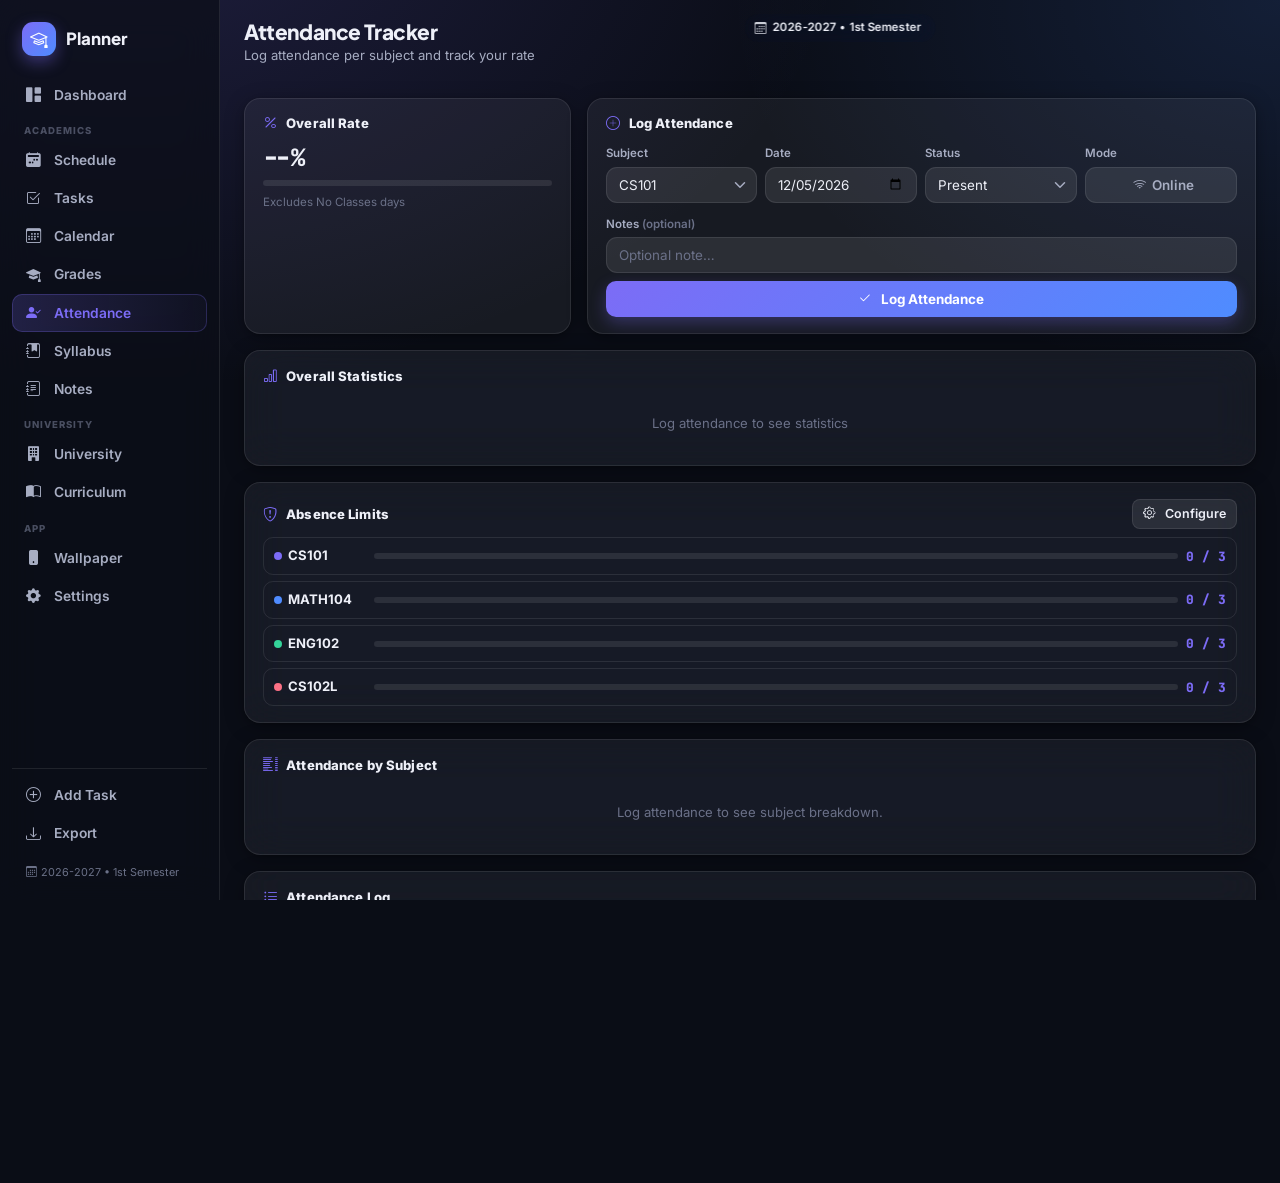
==== commit b1c37217: "fix ui alignment and redesign grades & attendance page" ====
--- a/attendance.html
+++ b/attendance.html
@@ -54,12 +54,10 @@
             </div>
             <div class="col-6 col-sm-3">
               <label class="att-form-label">Mode</label>
-              <label class="att-online-pill" for="attOnline">
+              <label class="att-online-toggle-btn form-select form-select-sm" for="attOnline">
                 <input type="checkbox" id="attOnline" class="att-online-check">
-                <span class="att-online-pill-inner">
-                  <i class="bi bi-wifi"></i>
-                  <span>Online</span>
-                </span>
+                <i class="bi bi-wifi att-online-icon"></i>
+                <span class="att-online-text">Online</span>
               </label>
             </div>
             <div class="col-12">
@@ -101,6 +99,7 @@
     <div class="glass card-pad fade-in">
       <div class="d-flex justify-content-between align-items-center mb-3">
         <div class="section-title mb-0"><i class="bi bi-list-ul"></i>Attendance Log</div>
+        <div id="attLogCountLabel" class="att-log-count-label"></div>
       </div>
       <div id="attendanceLog"></div>
     </div>
--- a/css/style.css
+++ b/css/style.css
@@ -4515,3 +4515,625 @@
 .att-log-header { display: revert; }
 .att-log-header { display: none !important; }
 
+
+/* ============================================================
+   STUDENT PLANNER — PATCH v5
+   Changes:
+   1. Target Grade — Calculate button below inputs, full width
+   2. Online control — matches other form field heights
+   3. Attendance Log — redesigned horizontal rows with headers,
+      centered status, separated actions, pagination, notes-only
+   ============================================================ */
+
+/* ---- 1. Target Grade: button below inputs ---- */
+.tg-form-grid {
+  display: grid;
+  grid-template-columns: 1fr;
+  gap: 8px;
+  margin-bottom: 10px;
+}
+@media (min-width: 576px) {
+  .tg-form-grid {
+    grid-template-columns: 1fr 1fr 1fr;
+  }
+}
+/* Remove the old tg-form-action col that was beside inputs */
+.tg-form-action { display: none !important; }
+
+.tg-calc-btn {
+  margin-top: 2px;
+  padding: 9px 0;
+  font-size: .88rem;
+  font-weight: 700;
+  border-radius: var(--radius, 10px);
+}
+
+/* ---- 2. Online control — match height of sibling form fields ---- */
+/*
+   Bootstrap form-select-sm and form-control-sm render at
+   calc(1.5em + 0.5rem + 2px) ≈ 31px in default Bootstrap 5.
+   We use the exact same formula via min-height so it matches
+   regardless of custom font sizing on the host.
+*/
+.att-online-pill {
+  display: flex;
+  align-items: stretch;
+  cursor: pointer;
+  margin: 0;
+  width: 100%;
+}
+.att-online-pill-inner {
+  display: flex;
+  align-items: center;
+  justify-content: center;
+  gap: 6px;
+  width: 100%;
+  /* Exact same height formula as Bootstrap form-select-sm */
+  min-height: calc(1.5em + 0.5rem + 2px);
+  height: calc(1.5em + 0.5rem + 2px);
+  padding: 0.25rem 0.5rem;
+  border-radius: var(--radius-sm, 8px);
+  border: 1px solid var(--border);
+  background: rgba(255,255,255,.04);
+  font-size: .875rem;
+  font-weight: 600;
+  line-height: 1.5;
+  color: var(--text-soft);
+  transition: background .18s, border-color .18s, color .18s;
+  user-select: none;
+  white-space: nowrap;
+}
+/* Hover — subtle, clearly different from active */
+.att-online-pill:hover .att-online-pill-inner {
+  border-color: rgba(255,255,255,.22);
+  background: rgba(255,255,255,.07);
+  color: var(--text);
+}
+/* Checked/selected — clearly distinct cyan highlight */
+.att-online-check:checked ~ .att-online-pill-inner {
+  background: rgba(6,182,212,.16);
+  border-color: rgba(6,182,212,.6);
+  color: #06b6d4;
+  font-weight: 700;
+}
+.att-online-check:checked ~ .att-online-pill-inner i {
+  color: #06b6d4;
+}
+
+/* ---- 3. Attendance Log redesign ---- */
+
+/* Container meta label */
+.att-log-count-label {
+  font-size: .68rem;
+  color: var(--text-faint);
+  text-align: right;
+  padding: 0 4px 6px;
+  letter-spacing: .02em;
+}
+
+/* Grid columns:
+   dot | date | course | status (centered) | actions
+   We give status its own column with justify-content:center
+   and use gap to separate actions from status */
+.att-log-row {
+  display: grid;
+  grid-template-columns: 14px 76px minmax(54px, 1fr) minmax(90px, auto) auto;
+  align-items: center;
+  gap: 10px;
+  padding: 7px 6px;
+  border-radius: 0;
+  border: none;
+  border-bottom: 1px solid rgba(255,255,255,.07);
+  background: transparent;
+  font-size: .78rem;
+  transition: background .12s;
+  margin-bottom: 0;
+}
+.att-log-row:last-child { border-bottom: none; }
+.att-log-row:hover { background: rgba(255,255,255,.03); }
+
+/* Header row */
+.att-log-header-row {
+  font-size: .6rem;
+  font-weight: 800;
+  text-transform: uppercase;
+  letter-spacing: .07em;
+  color: var(--text-faint);
+  padding: 4px 6px 8px;
+  border-bottom: 1px solid var(--border);
+  margin-bottom: 2px;
+}
+.att-log-header-row:hover { background: transparent; }
+
+/* Dot column */
+.att-log-col-dot {
+  display: flex;
+  align-items: center;
+  justify-content: center;
+}
+.att-log-dot-circle {
+  width: 8px;
+  height: 8px;
+  border-radius: 50%;
+  flex-shrink: 0;
+  display: block;
+}
+
+/* Date column */
+.att-log-col-date {
+  font-family: var(--font-mono);
+  font-weight: 700;
+  font-size: .7rem;
+  color: var(--text-soft);
+  white-space: nowrap;
+}
+
+/* Course column */
+.att-log-col-subject {
+  font-weight: 700;
+  font-size: .8rem;
+  overflow: hidden;
+  text-overflow: ellipsis;
+  white-space: nowrap;
+}
+
+/* Status column — centered badge */
+.att-log-col-status {
+  display: flex;
+  align-items: center;
+  justify-content: center;
+}
+
+/* Actions column — right-aligned, spaced from status */
+.att-log-col-actions {
+  display: flex;
+  align-items: center;
+  gap: 5px;
+  justify-content: flex-end;
+  flex-shrink: 0;
+  padding-left: 6px;
+}
+
+/* Action buttons */
+.att-action-btn {
+  width: 30px;
+  height: 30px;
+  display: flex;
+  align-items: center;
+  justify-content: center;
+  background: rgba(255,255,255,.05);
+  border: 1px solid var(--border);
+  color: var(--text-soft);
+  cursor: pointer;
+  border-radius: 8px;
+  font-size: .74rem;
+  transition: all .15s;
+  padding: 0;
+  flex-shrink: 0;
+}
+.att-notes-btn {
+  color: rgb(var(--accent));
+  background: rgba(var(--accent),.08);
+  border-color: rgba(var(--accent),.2);
+}
+.att-notes-btn:hover {
+  background: rgba(var(--accent),.18);
+  border-color: rgba(var(--accent),.4);
+}
+.att-delete-btn:hover {
+  color: #fb7185;
+  background: rgba(251,113,133,.12);
+  border-color: rgba(251,113,133,.3);
+}
+
+/* Show More button */
+.att-log-show-more {
+  display: flex;
+  justify-content: center;
+  padding: 10px 0 2px;
+  border-top: 1px solid var(--border);
+  margin-top: 2px;
+}
+.att-log-show-more-btn {
+  font-size: .78rem;
+  gap: 4px;
+}
+.att-log-more-count {
+  color: var(--text-faint);
+  font-size: .72rem;
+}
+
+/* ---- Responsive: attendance log ---- */
+@media (max-width: 575.98px) {
+  .att-log-row {
+    grid-template-columns: 10px 68px minmax(44px, 1fr) auto auto;
+    gap: 7px;
+    padding: 6px 4px;
+    font-size: .72rem;
+  }
+  .att-log-col-date { font-size: .64rem; }
+  .att-log-col-subject { font-size: .72rem; }
+  .att-status-badge { font-size: .56rem; padding: 2px 5px; }
+  .att-online-chip { font-size: .52rem; padding: 1px 4px; margin-left: 2px; }
+  .att-action-btn { width: 26px; height: 26px; font-size: .68rem; }
+}
+@media (max-width: 399.98px) {
+  .att-log-row {
+    grid-template-columns: 8px 60px minmax(38px, 1fr) auto auto;
+    gap: 5px;
+    padding: 5px 3px;
+    font-size: .68rem;
+  }
+  .att-log-col-date { font-size: .6rem; }
+  .att-log-col-subject { font-size: .68rem; }
+  .att-status-badge { font-size: .52rem; padding: 2px 4px; }
+}
+@media (max-width: 359.98px) {
+  .att-log-row {
+    grid-template-columns: 6px 56px minmax(32px, 1fr) auto auto;
+    gap: 4px;
+    padding: 5px 2px;
+  }
+  .att-log-col-date { font-size: .56rem; }
+}
+
+/* ---- Kill stale conflicting rules (final override) ---- */
+.att-log-header { display: none !important; }
+.att-action-placeholder { display: none !important; }
+
+/* ============================================================
+   PATCH v5.1 — Three targeted fixes
+   1. Status header left-aligned (matches badge start)
+   2. Count label in card header row (inline style)
+   3. Online pill exact height match on mobile
+   ============================================================ */
+
+/* -- Fix 1: Status column — left-align header & badge, not centered -- */
+.att-log-col-status {
+  display: flex;
+  align-items: center;
+  justify-content: flex-start;
+}
+
+/* -- Fix 2: Count label in header row — no top padding, inline style -- */
+.att-log-count-label {
+  font-size: .68rem;
+  color: var(--text-faint);
+  letter-spacing: .02em;
+  white-space: nowrap;
+  padding: 0;
+  margin: 0;
+  line-height: 1;
+}
+
+/* -- Fix 3: Online pill — use same sizing as Bootstrap form-select-sm exactly --
+   Bootstrap 5 sets form-select-sm height via:
+     padding: 0.25rem 2.25rem 0.25rem 0.5rem
+     font-size: .875rem
+     line-height: 1.5
+   That gives a natural height of ~31px.
+   We replicate this precisely and also enforce it at every breakpoint. */
+.att-online-pill {
+  display: flex;
+  align-items: stretch;
+  cursor: pointer;
+  margin: 0;
+  width: 100%;
+  height: 100%;
+}
+.att-online-pill-inner {
+  display: flex;
+  align-items: center;
+  justify-content: center;
+  gap: 5px;
+  width: 100%;
+  /* Mirror Bootstrap form-select-sm padding + line-height exactly */
+  padding: 0.25rem 0.5rem;
+  min-height: calc(1.5em + 0.5rem + 2px);
+  line-height: 1.5;
+  font-size: 0.875rem;
+  font-weight: 600;
+  border-radius: var(--radius-sm, 8px);
+  border: 1px solid var(--border);
+  background: rgba(255,255,255,.04);
+  color: var(--text-soft);
+  transition: background .18s, border-color .18s, color .18s;
+  user-select: none;
+  white-space: nowrap;
+  box-sizing: border-box;
+}
+.att-online-pill:hover .att-online-pill-inner {
+  border-color: rgba(255,255,255,.22);
+  background: rgba(255,255,255,.07);
+  color: var(--text);
+}
+.att-online-check:checked ~ .att-online-pill-inner {
+  background: rgba(6,182,212,.16);
+  border-color: rgba(6,182,212,.6);
+  color: #06b6d4;
+  font-weight: 700;
+}
+.att-online-check:checked ~ .att-online-pill-inner i {
+  color: #06b6d4;
+}
+
+/* Ensure the col wrapper stretches so pill fills it */
+.col-6.col-sm-3:has(> .att-online-pill),
+.col-6:has(> .att-online-pill) {
+  display: flex;
+  flex-direction: column;
+}
+
+
+/* Online col wrapper — ensures pill stretches to fill label+input height */
+.att-online-col {
+  display: flex;
+  flex-direction: column;
+}
+.att-online-col .att-online-pill {
+  flex: 1;
+  align-items: stretch;
+}
+.att-online-col .att-online-pill-inner {
+  flex: 1;
+  /* Force same height as sibling form-select-sm and form-control-sm */
+  height: calc(1.5em + 0.5rem + 2px);
+  min-height: calc(1.5em + 0.5rem + 2px);
+}
+
+/* ============================================================
+   PATCH v5.2 — DEFINITIVE FIXES (highest specificity, last wins)
+   ============================================================ */
+
+/* === STATUS COLUMN: left-align, not centered === */
+.att-log-row .att-log-col-status,
+.att-log-header-row .att-log-col-status {
+  display: flex !important;
+  align-items: center !important;
+  justify-content: flex-start !important;
+}
+
+/* === ONLINE PILL: match Bootstrap form-select-sm height exactly ===
+   Replace all conflicting rules with a single !important block.
+   Bootstrap form-select-sm natural height = padding-top(0.25rem)
+   + line-height(1.5) * font-size(0.875rem) + padding-bottom(0.25rem)
+   + border(2px) = ~31px.
+   We hard-code this and also ensure the col wrapper stretches. */
+.att-online-col {
+  display: flex !important;
+  flex-direction: column !important;
+}
+.att-online-col .att-online-pill {
+  display: flex !important;
+  flex: 1 1 auto !important;
+  align-items: stretch !important;
+  width: 100% !important;
+  cursor: pointer;
+  margin: 0;
+}
+.att-online-col .att-online-pill-inner,
+.att-online-pill-inner {
+  display: flex !important;
+  align-items: center !important;
+  justify-content: center !important;
+  gap: 5px !important;
+  width: 100% !important;
+  /* Exactly replicate Bootstrap form-select-sm box */
+  padding: 0.25rem 0.5rem !important;
+  font-size: 0.875rem !important;
+  font-weight: 600 !important;
+  line-height: 1.5 !important;
+  /* Fixed height matching Bootstrap sm controls */
+  height: 31px !important;
+  min-height: 31px !important;
+  border-radius: 8px !important;
+  border: 1px solid var(--border) !important;
+  background: rgba(255,255,255,.04) !important;
+  color: var(--text-soft) !important;
+  transition: background .18s, border-color .18s, color .18s !important;
+  user-select: none;
+  white-space: nowrap;
+  box-sizing: border-box !important;
+}
+.att-online-pill:hover .att-online-pill-inner {
+  border-color: rgba(255,255,255,.22) !important;
+  background: rgba(255,255,255,.07) !important;
+  color: var(--text) !important;
+}
+.att-online-check:checked ~ .att-online-pill-inner {
+  background: rgba(6,182,212,.16) !important;
+  border-color: rgba(6,182,212,.6) !important;
+  color: #06b6d4 !important;
+  font-weight: 700 !important;
+}
+.att-online-check:checked ~ .att-online-pill-inner i {
+  color: #06b6d4 !important;
+}
+
+/* ============================================================
+   PATCH v5.3 — FINAL HEIGHT FIX
+   The theme overrides form-control/select font-size to .9rem.
+   Bootstrap sm formula: padding(0.25rem top + 0.25rem bottom)
+   + line-height(1.5) × font-size(.9rem) + border(2px)
+   = 0.5rem + 1.35rem + 2px = 1.85rem + 2px ≈ 31.6px at 16px base
+   We match with the same font-size and explicit height.
+   ============================================================ */
+.att-online-pill-inner {
+  font-size: .9rem !important;
+  height: calc(1.5 * 0.9rem + 0.5rem + 2px) !important;
+  min-height: calc(1.5 * 0.9rem + 0.5rem + 2px) !important;
+}
+
+/* ============================================================
+   PATCH v5.4 — Online toggle as native form-select-sm label
+   Inherits exact height from .form-select / .form-select-sm
+   so it perfectly matches siblings at every screen size.
+   ============================================================ */
+
+/* Base toggle — inherits form-select-sm height automatically */
+.att-online-toggle-btn {
+  display: flex !important;
+  align-items: center !important;
+  justify-content: center !important;
+  gap: 6px !important;
+  cursor: pointer !important;
+  user-select: none !important;
+  font-weight: 600 !important;
+  color: var(--text-soft) !important;
+  /* Remove the dropdown arrow Bootstrap adds to form-select */
+  background-image: none !important;
+  padding-right: 0.5rem !important;
+  text-align: center !important;
+  transition: background .18s, border-color .18s, color .18s !important;
+  /* Hide the actual checkbox */
+}
+.att-online-toggle-btn .att-online-check {
+  position: absolute;
+  opacity: 0;
+  width: 0;
+  height: 0;
+  pointer-events: none;
+}
+
+/* Hover — subtle */
+.att-online-toggle-btn:hover {
+  border-color: rgba(255,255,255,.25) !important;
+  background-color: rgba(255,255,255,.07) !important;
+  color: var(--text) !important;
+}
+
+/* Active/checked — use JS to add class since CSS :has() may not apply to label */
+.att-online-toggle-btn.is-online {
+  background-color: rgba(6,182,212,.16) !important;
+  border-color: rgba(6,182,212,.6) !important;
+  color: #06b6d4 !important;
+  font-weight: 700 !important;
+}
+.att-online-toggle-btn.is-online .att-online-icon {
+  color: #06b6d4;
+}
+
+/* Hide old pill styles to prevent conflicts */
+.att-online-pill,
+.att-online-pill-inner,
+.att-online-col { all: unset; }
+
+/* ============================================================
+   PATCH v6 — Attendance Log as HTML table (replaces all grid CSS)
+   Tables guarantee header/data column alignment with zero fighting.
+   ============================================================ */
+
+.att-log-table {
+  width: 100%;
+  border-collapse: collapse;
+  table-layout: fixed;
+}
+
+/* Column widths — fixed so header and data always align */
+.att-log-table .att-tbl-dot    { width: 25px; }
+.att-log-table .att-tbl-date   { width: 100px; }
+.att-log-table .att-tbl-course { width: 120px;}
+.att-log-table .att-tbl-status { width: 120px; }
+.att-log-table .att-tbl-actions{ width: 80px; }
+
+/* Header */
+.att-tbl-head th {
+  font-size: .6rem;
+  font-weight: 800;
+  text-transform: uppercase;
+  letter-spacing: .07em;
+  color: var(--text-faint);
+  padding: 4px 6px 10px;
+  border-bottom: 1px solid var(--border);
+  text-align: left;
+  white-space: nowrap;
+}
+.att-tbl-head .att-tbl-actions {
+  text-align: right;
+}
+
+/* Data rows */
+.att-tbl-row td {
+  padding: 8px 6px;
+  border-bottom: 1px solid rgba(255,255,255,.06);
+  vertical-align: middle;
+  font-size: .78rem;
+}
+.att-tbl-row:last-child td { border-bottom: none; }
+.att-tbl-row:hover td { background: rgba(255,255,255,.03); }
+
+/* Dot cell */
+.att-tbl-row .att-tbl-dot {
+  padding-left: 5px;
+  padding-right: 10px;
+}
+.att-log-dot-circle {
+  width: 8px;
+  height: 8px;
+  border-radius: 50%;
+  display: block;
+  flex-shrink: 0;
+}
+
+/* Date */
+.att-tbl-date {
+  font-family: var(--font-mono);
+  font-weight: 700;
+  font-size: .7rem;
+  color: var(--text-soft);
+  white-space: nowrap;
+}
+
+/* Course */
+.att-tbl-course {
+  font-weight: 700;
+  overflow: hidden;
+  text-overflow: ellipsis;
+  white-space: nowrap;
+}
+
+/* Status — left-aligned, badge starts at left edge of cell */
+.att-tbl-status {
+  text-align: left;
+}
+
+/* Actions — right-aligned buttons */
+.att-tbl-actions {
+  text-align: right;
+  white-space: nowrap;
+}
+.att-tbl-actions .att-action-btn {
+  display: inline-flex;
+}
+
+/* Responsive — shrink cols on mobile */
+@media (max-width: 575.98px) {
+  .att-log-table .att-tbl-dot    { width: 15px; }
+  .att-log-table .att-tbl-date   { width: 80px; }
+  .att-log-table .att-tbl-course { width: 90px; }
+  .att-log-table .att-tbl-status { width: 100px; }
+  .att-log-table .att-tbl-actions{ width: 70px; }
+
+  .att-tbl-row td { padding: 7px 4px; font-size: .72rem; }
+  .att-tbl-date { font-size: .65rem; }
+  .att-tbl-course { font-size: .72rem; }
+  .att-status-badge { font-size: .56rem; padding: 2px 5px; }
+  .att-online-chip { font-size: .52rem; padding: 1px 4px; margin-left: 2px; }
+  .att-action-btn { width: 26px; height: 26px; font-size: .68rem; }
+}
+@media (max-width: 399.98px) {
+  .att-log-table .att-tbl-dot    { width: 10px; }
+  .att-log-table .att-tbl-date   { width: 40px; }
+  .att-log-table .att-tbl-status { width: 78px; }
+  .att-log-table .att-tbl-actions{ width: 54px; }
+
+  .att-tbl-row td { padding: 6px 3px; font-size: .68rem; }
+  .att-tbl-date { font-size: .6rem; }
+  .att-status-badge { font-size: .52rem; padding: 2px 4px; }
+  .att-action-btn { width: 24px; height: 24px; font-size: .64rem; }
+}
+@media (max-width: 359.98px) {
+  .att-log-table .att-tbl-status { width: 70px; }
+  .att-log-table .att-tbl-actions{ width: 48px; }
+  .att-tbl-date { font-size: .56rem; }
+}
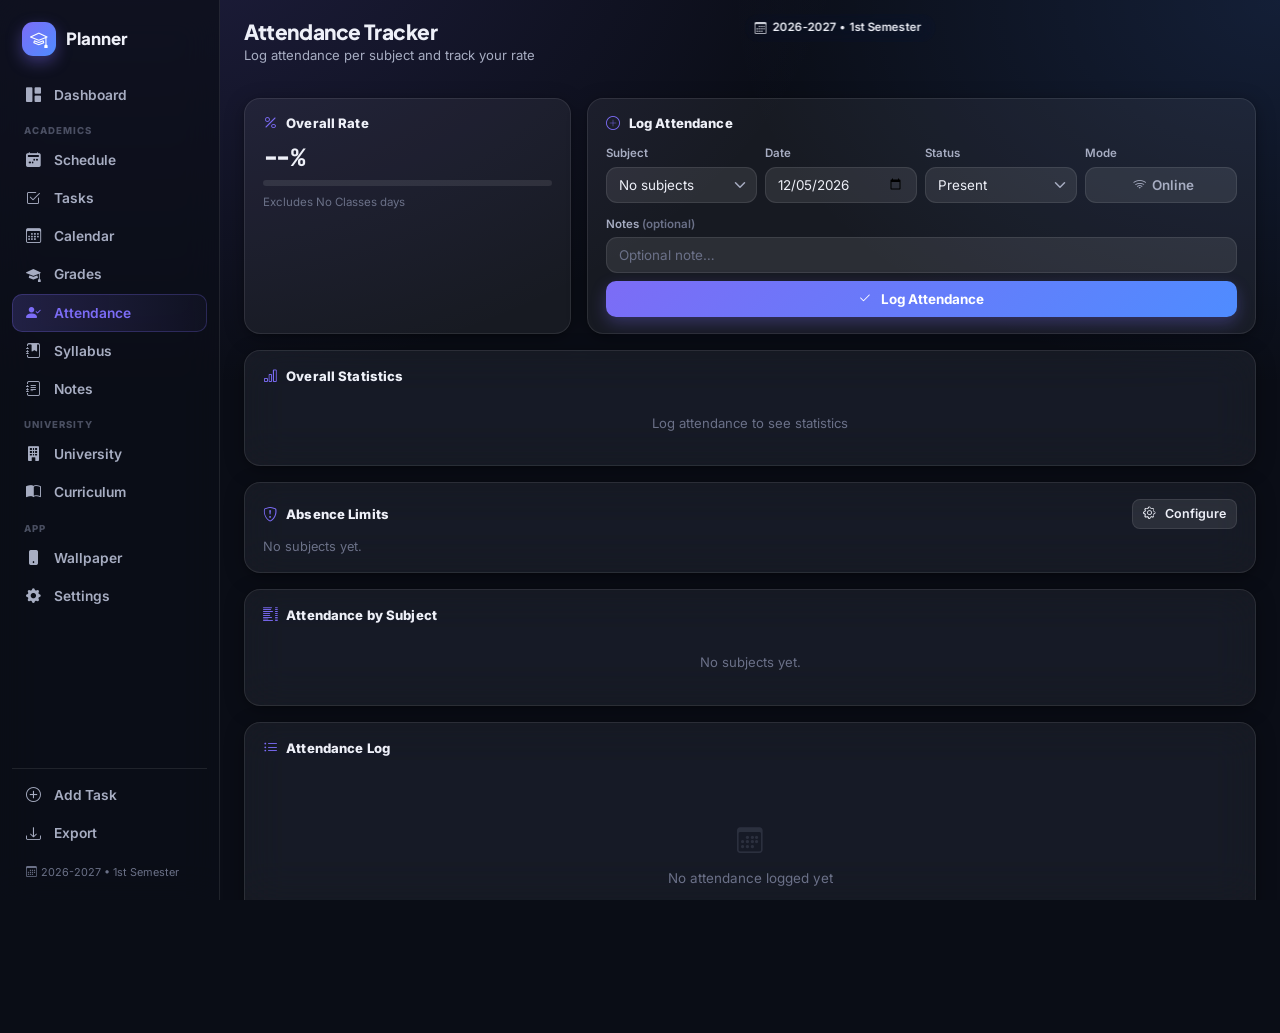
==== commit 0b22ac5e: "reliability + foundation" ====
--- a/attendance.html
+++ b/attendance.html
@@ -108,12 +108,12 @@
 <nav class="mobile-nav" id="mobileNav"></nav>
 
 <!-- Absence Limit Modal -->
-<div class="modal fade" id="absenceLimitModal" tabindex="-1">
+<div class="modal fade" id="absenceLimitModal" tabindex="-1" aria-modal="true" role="dialog">
   <div class="modal-dialog modal-dialog-centered modal-dialog-scrollable">
     <div class="modal-content">
       <div class="modal-header">
         <h5 class="modal-title"><i class="bi bi-shield-exclamation me-2"></i>Absence Limits</h5>
-        <button class="btn-close" data-bs-dismiss="modal"></button>
+        <button class="btn-close" aria-label="Close" data-bs-dismiss="modal"></button>
       </div>
       <div class="modal-body" id="absenceLimitModalBody"></div>
     </div>
@@ -121,12 +121,12 @@
 </div>
 
 <!-- Notes Modal -->
-<div class="modal fade" id="attNotesModal" tabindex="-1">
+<div class="modal fade" id="attNotesModal" tabindex="-1" aria-modal="true" role="dialog">
   <div class="modal-dialog modal-dialog-centered modal-sm">
     <div class="modal-content">
       <div class="modal-header py-2">
         <h6 class="modal-title mb-0"><i class="bi bi-chat-left-text me-2"></i>Attendance Note</h6>
-        <button class="btn-close" data-bs-dismiss="modal"></button>
+        <button class="btn-close" aria-label="Close" data-bs-dismiss="modal"></button>
       </div>
       <div class="modal-body">
         <div id="attNoteContent" class="att-note-content"></div>
--- a/css/style.css
+++ b/css/style.css
@@ -514,12 +514,15 @@
   display: grid;
   grid-template-columns: repeat(auto-fill, minmax(240px, 1fr));
   gap: 8px;
+  overflow: visible;
 }
 
 /* ── List card — much more compact ── */
 .syl-list-card {
   border-radius: 10px; padding: 10px 11px;
   display: flex; flex-direction: column; gap: 5px;
+  overflow: visible;
+  position: relative;
 }
 .syl-lc-top { display: flex; justify-content: space-between; align-items: center; gap: 6px; }
 .syl-lc-code {
@@ -1662,6 +1665,7 @@
   font-size: .67rem;
   font-weight: 600;
   text-align: center;
+  text-decoration: none;
   transition: background .15s, color .15s, border-color .15s;
 }
 [data-theme="light"] .more-menu-item {
@@ -5137,3 +5141,1473 @@
   .att-log-table .att-tbl-actions{ width: 48px; }
   .att-tbl-date { font-size: .56rem; }
 }
+
+/* ============================================================
+   TASKS v2 — Recurring, Bulk Actions, Grouping, Score/Remarks
+   ============================================================ */
+
+/* Repeat badge on task card */
+.tk-repeat-badge {
+  display: inline-flex;
+  align-items: center;
+  gap: 3px;
+  font-size: .68rem;
+  font-weight: 700;
+  color: rgb(var(--accent));
+  background: rgba(var(--accent), .13);
+  border: 1px solid rgba(var(--accent), .28);
+  border-radius: 20px;
+  padding: 1px 7px;
+  letter-spacing: .02em;
+  white-space: nowrap;
+  flex-shrink: 0;
+}
+.tk-repeat-badge i { font-size: .7rem; }
+
+/* Repeat hint in modal */
+.tk-repeat-hint {
+  font-size: .74rem;
+  color: var(--text-soft);
+  margin-top: 4px;
+  min-height: 1em;
+}
+
+/* ── Bulk selection (see updated styles at end of file) ── */
+
+/* Select all bar */
+.tk-select-all-bar {
+  display: flex;
+  align-items: center;
+  margin-bottom: 6px;
+  padding: 4px 0 2px;
+}
+.tk-select-all-label {
+  display: flex;
+  align-items: center;
+  gap: 7px;
+  cursor: pointer;
+  font-size: .78rem;
+  color: var(--text-soft);
+  font-weight: 600;
+  user-select: none;
+  margin-bottom: 0;
+}
+.tk-select-all-check {
+  width: 15px;
+  height: 15px;
+  cursor: pointer;
+  flex-shrink: 0;
+}
+
+/* Group select-all button */
+.tk-group-select-all {
+  margin-left: auto;
+  background: none;
+  border: none;
+  cursor: pointer;
+  color: var(--text-faint);
+  font-size: .8rem;
+  padding: 2px 4px;
+  border-radius: 5px;
+  transition: .15s;
+  display: flex;
+  align-items: center;
+}
+.tk-group-select-all:hover { color: rgb(var(--accent)); background: rgba(var(--accent), .08); }
+
+/* Bulk action toolbar */
+.tk-bulk-toolbar {
+  display: flex;
+  align-items: center;
+  gap: 8px;
+  background: rgba(var(--accent), .14);
+  border: 1px solid rgba(var(--accent), .3);
+  border-radius: 12px;
+  padding: 8px 14px;
+  margin-bottom: 10px;
+  flex-wrap: wrap;
+}
+.tk-bulk-count {
+  font-size: .8rem;
+  font-weight: 700;
+  color: rgb(var(--accent));
+  display: flex;
+  align-items: center;
+  gap: 5px;
+  flex-shrink: 0;
+}
+.tk-bulk-actions {
+  display: flex;
+  gap: 6px;
+  flex-wrap: wrap;
+  margin-left: auto;
+}
+.tk-bulk-actions .btn { font-size: .76rem; height: 28px; padding: 0 9px; }
+
+/* ── Subject grouping ── */
+.tk-group-subject .tk-group-heading { gap: 7px; }
+.tk-group-heading-sub { font-size: .78rem; }
+.tk-sub-color-dot {
+  width: 9px;
+  height: 9px;
+  min-width: 9px;
+  border-radius: 50%;
+  display: inline-block;
+  flex-shrink: 0;
+}
+.tk-group-sub-name {
+  font-weight: 700;
+  font-size: .78rem;
+  overflow: hidden;
+  text-overflow: ellipsis;
+  white-space: nowrap;
+  min-width: 0;
+}
+
+/* ── Score & Remarks ── */
+.tk-score-section {
+  background: var(--surface-2);
+  border-radius: 10px;
+  padding: 8px 12px;
+  margin-top: 8px;
+  display: flex;
+  flex-direction: column;
+  gap: 4px;
+}
+.tk-score-row {
+  display: flex;
+  align-items: flex-start;
+  gap: 10px;
+  font-size: .8rem;
+}
+.tk-score-k {
+  font-size: .7rem;
+  font-weight: 700;
+  color: var(--text-faint);
+  text-transform: uppercase;
+  letter-spacing: .06em;
+  white-space: nowrap;
+  min-width: 56px;
+  padding-top: 1px;
+}
+.tk-score-v {
+  color: var(--text-soft);
+  word-break: break-word;
+  min-width: 0;
+  font-weight: 600;
+}
+.tk-remarks-v { font-weight: 400; font-style: italic; }
+
+/* ── Group sort panel extra col (Group By) ── */
+.tk-pop-section-label.mt-2 { margin-top: 10px !important; }
+
+/* Mobile tweaks for tasks */
+@media (max-width: 575.98px) {
+  .tk-bulk-toolbar { padding: 6px 10px; gap: 6px; }
+  .tk-bulk-actions { gap: 4px; }
+  .tk-bulk-actions .btn { font-size: .7rem; height: 26px; padding: 0 7px; }
+  .tk-bulk-count { font-size: .76rem; }
+  .tk-select-all-bar { padding: 2px 0; }
+  .tk-group-sub-name { font-size: .74rem; }
+}
+
+@media (max-width: 399.98px) {
+  .tk-bulk-toolbar { flex-direction: column; align-items: flex-start; }
+  .tk-bulk-actions { margin-left: 0; }
+}
+
+/* ============================================================
+   NOTES v2 — Editor toolbar, preview, checklist, badges
+   ============================================================ */
+
+/* ── Note card redesign ── */
+.note-card {
+  border-radius: 16px;
+  padding: 14px;
+  cursor: pointer;
+  transition: .25s var(--ease);
+  height: 100%;
+  display: flex;
+  flex-direction: column;
+  gap: 6px;
+}
+.note-card:hover { transform: translateY(-2px); box-shadow: 0 10px 28px rgba(0,0,0,.2); }
+
+.note-card-header {
+  display: flex;
+  align-items: flex-start;
+  justify-content: space-between;
+  gap: 6px;
+}
+.note-card-title {
+  font-weight: 700;
+  font-size: .88rem;
+  line-height: 1.35;
+  overflow: hidden;
+  display: -webkit-box;
+  -webkit-line-clamp: 2;
+  -webkit-box-orient: vertical;
+  word-break: break-word;
+  min-width: 0;
+}
+.note-pin { color: #fbbf24; }
+.note-fav-btn { font-size: .9rem; flex-shrink: 0; cursor: pointer; padding: 2px; }
+
+.note-preview-text {
+  color: var(--text-soft);
+  font-size: .78rem;
+  line-height: 1.45;
+  max-height: 56px;
+  overflow: hidden;
+  word-break: break-word;
+}
+
+.note-badges {
+  display: flex;
+  flex-wrap: wrap;
+  gap: 4px;
+  margin-top: 2px;
+}
+.note-link-badge {
+  display: inline-flex;
+  align-items: center;
+  gap: 3px;
+  font-size: .66rem;
+  font-weight: 700;
+  border-radius: 20px;
+  padding: 2px 8px;
+  max-width: 160px;
+  overflow: hidden;
+  text-overflow: ellipsis;
+  white-space: nowrap;
+  letter-spacing: .01em;
+}
+.note-sub-badge {
+  background: rgba(var(--badge-color, var(--accent)), .13);
+  color: var(--badge-color, rgb(var(--accent)));
+  border: 1px solid rgba(var(--badge-color, var(--accent)), .3);
+}
+.note-task-badge {
+  background: rgba(251,191,36,.12);
+  color: #fbbf24;
+  border: 1px solid rgba(251,191,36,.28);
+}
+.note-task-broken {
+  background: rgba(251,113,133,.1);
+  color: #fb7185;
+  border: 1px solid rgba(251,113,133,.25);
+}
+
+.note-card-footer {
+  display: flex;
+  align-items: center;
+  justify-content: space-between;
+  margin-top: auto;
+  gap: 6px;
+}
+
+/* ── Note Modal editor ── */
+.note-editor-tabs {
+  display: flex;
+  gap: 4px;
+  margin-bottom: 6px;
+  border-bottom: 1px solid var(--border);
+  padding-bottom: 4px;
+}
+.note-tab-btn {
+  background: none;
+  border: none;
+  cursor: pointer;
+  font-size: .78rem;
+  font-weight: 700;
+  color: var(--text-faint);
+  padding: 4px 10px;
+  border-radius: 7px;
+  display: flex;
+  align-items: center;
+  gap: 4px;
+  transition: .15s;
+}
+.note-tab-btn:hover { color: var(--text); background: var(--surface-2); }
+.note-tab-btn.active {
+  color: rgb(var(--accent));
+  background: rgba(var(--accent), .1);
+}
+
+/* Markdown toolbar */
+.note-md-toolbar {
+  display: flex;
+  gap: 3px;
+  flex-wrap: wrap;
+  margin-bottom: 6px;
+  padding: 5px 6px;
+  background: var(--surface-2);
+  border-radius: 9px;
+  border: 1px solid var(--border);
+}
+.note-md-btn {
+  background: none;
+  border: none;
+  cursor: pointer;
+  font-size: .8rem;
+  color: var(--text-soft);
+  width: 28px;
+  height: 28px;
+  border-radius: 6px;
+  display: flex;
+  align-items: center;
+  justify-content: center;
+  transition: .15s;
+  flex-shrink: 0;
+}
+.note-md-btn:hover {
+  background: rgba(var(--accent), .12);
+  color: rgb(var(--accent));
+}
+.note-md-btn i { font-size: .82rem; pointer-events: none; }
+
+/* Editor textarea */
+.note-editor-ta {
+  font-family: var(--font-mono, monospace);
+  font-size: .82rem;
+  line-height: 1.6;
+  resize: vertical;
+  min-height: 200px;
+}
+
+/* Preview pane */
+.note-preview-pane {
+  background: var(--surface-2);
+  border-radius: 10px;
+  padding: 14px 16px;
+  min-height: 200px;
+  font-size: .84rem;
+  line-height: 1.65;
+  word-break: break-word;
+  overflow-x: auto;
+}
+
+/* ── Markdown rendered output ── */
+.note-preview-pane .md-h,
+#nPreview .md-h {
+  margin: .8em 0 .3em;
+  font-weight: 800;
+  color: var(--text);
+  border-bottom: 1px solid var(--border);
+  padding-bottom: 3px;
+}
+.note-preview-pane h4.md-h, #nPreview h4.md-h { font-size: 1.05rem; }
+.note-preview-pane h5.md-h, #nPreview h5.md-h { font-size: .95rem; }
+.note-preview-pane h6.md-h, #nPreview h6.md-h { font-size: .88rem; }
+
+.md-p { margin: 0 0 .5em; min-height: 0; }
+.md-ul { margin: 0 0 .5em; padding-left: 1.4em; }
+.md-li { margin-bottom: 2px; }
+
+.md-inline-code {
+  background: var(--surface-2);
+  border: 1px solid var(--border);
+  border-radius: 5px;
+  padding: 1px 5px;
+  font-size: .82em;
+  font-family: var(--font-mono, monospace);
+  color: rgb(var(--accent));
+}
+.md-code-block {
+  background: var(--surface-2);
+  border: 1px solid var(--border);
+  border-radius: 9px;
+  padding: 10px 14px;
+  overflow-x: auto;
+  margin: .5em 0;
+  font-size: .8rem;
+  line-height: 1.55;
+  font-family: var(--font-mono, monospace);
+}
+
+/* Checklist items in preview */
+.md-checklist-item {
+  display: flex;
+  align-items: flex-start;
+  gap: 8px;
+  margin: 3px 0;
+  cursor: pointer;
+  user-select: none;
+  border-radius: 6px;
+  padding: 2px 4px;
+  transition: background .12s;
+}
+.md-checklist-item:hover { background: rgba(var(--accent), .07); }
+.md-cl-box {
+  width: 16px;
+  height: 16px;
+  min-width: 16px;
+  border-radius: 4px;
+  border: 1.5px solid var(--border);
+  display: flex;
+  align-items: center;
+  justify-content: center;
+  font-size: .7rem;
+  margin-top: 2px;
+  flex-shrink: 0;
+  transition: .12s;
+  color: transparent;
+}
+.md-cl-checked {
+  background: rgb(var(--accent));
+  border-color: rgb(var(--accent));
+  color: #fff;
+}
+.md-cl-text { font-size: .84rem; line-height: 1.4; word-break: break-word; }
+.md-cl-done { text-decoration: line-through; color: var(--text-faint); }
+
+/* Mobile note editor */
+@media (max-width: 575.98px) {
+  .note-md-toolbar {
+    overflow-x: auto;
+    flex-wrap: nowrap;
+    -webkit-overflow-scrolling: touch;
+    scrollbar-width: none;
+  }
+  .note-md-toolbar::-webkit-scrollbar { display: none; }
+  .note-editor-ta { min-height: 160px; }
+  .note-preview-pane { min-height: 160px; padding: 10px 12px; }
+  .note-link-badge { max-width: 120px; }
+}
+
+@media (max-width: 399.98px) {
+  .note-card { padding: 10px 11px; }
+  .note-card-title { font-size: .82rem; }
+  .note-md-btn { width: 26px; height: 26px; }
+}
+
+/* prefers-reduced-motion */
+@media (prefers-reduced-motion: reduce) {
+  .tk-card,
+  .note-card,
+  .tk-bulk-toolbar,
+  .md-checklist-item,
+  .note-md-btn,
+  .tk-bulk-check { transition: none !important; }
+}
+
+/* ============================================================
+   TASKS — Redesigned Select All, Complete button, Selected state
+   ============================================================ */
+
+/* ── Select All button in controls bar ── */
+.tk-select-all-btn {
+  display: flex;
+  align-items: center;
+  gap: 5px;
+  width: auto !important;
+  padding: 0 10px !important;
+  font-size: .78rem !important;
+  font-weight: 600;
+  white-space: nowrap;
+  color: var(--text-soft);
+  border: 1px solid var(--border);
+  background: var(--surface-2);
+  border-radius: 9px;
+  height: 36px;
+  flex-shrink: 0;
+  transition: color .15s, border-color .15s, background .15s;
+}
+.tk-select-all-btn i {
+  font-size: .88rem;
+}
+.tk-select-all-btn span {
+  font-size: .78rem;
+}
+.tk-select-all-btn:hover {
+  color: rgb(var(--accent));
+  border-color: rgba(var(--accent), .35);
+  background: rgba(var(--accent), .08);
+}
+.tk-select-all-btn.tk-select-all-active {
+  color: rgb(var(--accent));
+  border-color: rgba(var(--accent), .45);
+  background: rgba(var(--accent), .12);
+  font-weight: 700;
+}
+
+/* ── Complete button inside task card ── */
+.tk-complete-btn {
+  display: flex;
+  align-items: center;
+  gap: 4px;
+  height: 28px;
+  padding: 0 8px;
+  border-radius: 8px;
+  border: 1.5px solid rgba(var(--accent), .3);
+  background: rgba(var(--accent), .06);
+  color: rgb(var(--accent));
+  font-size: .72rem;
+  font-weight: 700;
+  cursor: pointer;
+  flex-shrink: 0;
+  white-space: nowrap;
+  transition: background .15s, border-color .15s, transform .15s;
+  letter-spacing: .01em;
+}
+.tk-complete-btn i {
+  font-size: .78rem;
+  flex-shrink: 0;
+}
+.tk-complete-btn span {
+  font-size: .72rem;
+}
+.tk-complete-btn:hover {
+  background: rgba(var(--accent), .18);
+  border-color: rgba(var(--accent), .55);
+  transform: scale(1.03);
+}
+.tk-complete-btn-done {
+  border-color: rgba(52, 211, 153, .3);
+  background: rgba(52, 211, 153, .06);
+  color: #34d399;
+}
+.tk-complete-btn-done:hover {
+  background: rgba(52, 211, 153, .15);
+  border-color: rgba(52, 211, 153, .55);
+}
+
+/* ── Task selected state — distinct from completed ── */
+.tk-card.tk-selected {
+  border-color: rgba(var(--accent), .55) !important;
+  box-shadow: 0 0 0 2px rgba(var(--accent), .18), inset 0 0 0 1px rgba(var(--accent), .08) !important;
+  background: rgba(var(--accent), .04) !important;
+}
+.tk-card.tk-selected .tk-card-header {
+  background: rgba(var(--accent), .04);
+}
+
+/* Bulk check — larger touch target, visually distinct from complete */
+.tk-bulk-check {
+  width: 20px;
+  height: 20px;
+  min-width: 20px;
+  border-radius: 6px;
+  border: 1.5px solid var(--border);
+  background: transparent;
+  display: flex;
+  align-items: center;
+  justify-content: center;
+  cursor: pointer;
+  transition: .15s;
+  flex-shrink: 0;
+  color: transparent;
+  font-size: .72rem;
+  padding: 0;
+  margin-right: 4px;
+}
+.tk-bulk-check:hover {
+  border-color: rgba(var(--accent), .5);
+  background: rgba(var(--accent), .08);
+}
+.tk-bulk-check.selected {
+  background: rgb(var(--accent));
+  border-color: rgb(var(--accent));
+  color: #fff;
+}
+
+/* Remove the old plain checkbox from task header */
+.tk-checkbox { display: none !important; }
+
+/* Bulk clear button */
+.tk-bulk-clear {
+  width: 28px;
+  height: 28px;
+  padding: 0;
+  display: flex;
+  align-items: center;
+  justify-content: center;
+  flex-shrink: 0;
+}
+
+/* Mobile: hide complete button label text, show icon only */
+@media (max-width: 480px) {
+  .tk-complete-btn span { display: none; }
+  .tk-complete-btn { padding: 0 7px; gap: 0; }
+  .tk-select-all-btn span { display: none; }
+  .tk-select-all-btn { padding: 0 9px !important; width: 36px !important; justify-content: center; }
+}
+
+/* prefers-reduced-motion for new elements */
+@media (prefers-reduced-motion: reduce) {
+  .tk-complete-btn,
+  .tk-select-all-btn,
+  .tk-bulk-check { transition: none !important; }
+}
+
+/* ============================================================
+   NOTES — Redesigned header, controls, and card improvements
+   ============================================================ */
+
+/* ── Notes page header ── */
+.nt-header {
+  display: flex;
+  align-items: flex-start;
+  justify-content: space-between;
+  gap: 12px;
+  margin-bottom: 16px;
+  flex-wrap: wrap;
+}
+.nt-header-text {
+  min-width: 0;
+  flex: 1;
+}
+.nt-add-btn {
+  flex-shrink: 0;
+  white-space: nowrap;
+  align-self: flex-start;
+}
+
+/* ── Notes controls panel ── */
+.nt-controls {
+  margin-bottom: 16px;
+  padding: 10px 12px !important;
+  display: flex;
+  flex-direction: column;
+  gap: 8px;
+}
+.nt-controls-row {
+  display: flex;
+  align-items: center;
+  gap: 6px;
+}
+.nt-search-wrap {
+  position: relative;
+  flex: 1;
+  min-width: 0;
+}
+.nt-search-icon {
+  position: absolute;
+  left: 11px;
+  top: 50%;
+  transform: translateY(-50%);
+  color: var(--text-faint);
+  font-size: .85rem;
+  pointer-events: none;
+}
+.nt-search-input {
+  padding-left: 32px !important;
+  height: 36px !important;
+  font-size: .85rem !important;
+}
+.nt-icon-btn {
+  width: 36px;
+  height: 36px;
+  border-radius: 9px;
+  border: 1px solid var(--border);
+  background: var(--surface-2);
+  color: var(--text-soft);
+  display: flex;
+  align-items: center;
+  justify-content: center;
+  font-size: .9rem;
+  cursor: pointer;
+  flex-shrink: 0;
+  transition: color .15s, border-color .15s, background .15s;
+}
+.nt-icon-btn:hover {
+  color: rgb(var(--accent));
+  border-color: rgba(var(--accent), .35);
+  background: rgba(var(--accent), .08);
+}
+.nt-icon-btn.btn-accent,
+.nt-icon-btn[class*="btn-accent"] {
+  color: rgb(var(--accent));
+  border-color: rgba(var(--accent), .45);
+  background: rgba(var(--accent), .14);
+}
+.nt-filters-row {
+  display: flex;
+  gap: 6px;
+  flex-wrap: wrap;
+}
+.nt-filter-sel {
+  height: 34px !important;
+  font-size: .8rem !important;
+  padding-top: 0 !important;
+  padding-bottom: 0 !important;
+  flex: 1;
+  min-width: 120px;
+}
+
+/* ── Note card header improvements ── */
+.note-card-title-wrap {
+  display: flex;
+  align-items: flex-start;
+  gap: 4px;
+  flex: 1;
+  min-width: 0;
+  overflow: hidden;
+}
+.note-card-title {
+  font-weight: 700;
+  font-size: .88rem;
+  line-height: 1.35;
+  overflow: hidden;
+  display: -webkit-box;
+  -webkit-line-clamp: 2;
+  -webkit-box-orient: vertical;
+  word-break: break-word;
+  min-width: 0;
+}
+
+/* ── Favorite button redesign ── */
+.note-fav-btn {
+  background: none;
+  border: none;
+  cursor: pointer;
+  padding: 4px 5px;
+  border-radius: 7px;
+  display: flex;
+  align-items: center;
+  justify-content: center;
+  flex-shrink: 0;
+  color: var(--text-faint);
+  font-size: .88rem;
+  transition: color .15s, background .15s;
+  line-height: 1;
+}
+.note-fav-btn:hover {
+  color: #fbbf24;
+  background: rgba(251, 191, 36, .1);
+}
+.note-fav-btn.note-fav-active {
+  color: #fbbf24;
+}
+.note-fav-btn.note-fav-active:hover {
+  color: #f59e0b;
+  background: rgba(251, 191, 36, .15);
+}
+.note-fav-btn i {
+  pointer-events: none;
+}
+
+/* Note card footer date */
+.note-footer-date {
+  font-size: .68rem;
+  color: var(--text-faint);
+  white-space: nowrap;
+}
+
+/* Mobile notes layout */
+@media (max-width: 575.98px) {
+  .nt-header { flex-direction: row; align-items: flex-start; flex-wrap: nowrap; }
+  .nt-add-btn { font-size: .82rem; padding: 6px 12px; }
+  .nt-filters-row { gap: 5px; }
+  .nt-filter-sel { min-width: 100px; font-size: .76rem !important; }
+}
+
+@media (max-width: 399.98px) {
+  .nt-header { flex-direction: column; }
+  .nt-add-btn { width: 100%; justify-content: center; }
+  .nt-filter-sel { min-width: 90px; }
+}
+
+@media (prefers-reduced-motion: reduce) {
+  .note-fav-btn,
+  .nt-icon-btn { transition: none !important; }
+}
+
+/* ============================================================
+   TASKS — Fixed bulk action bar v3
+   ============================================================ */
+
+/* Bulk toolbar: always single row, no wrap */
+.tk-bulk-toolbar {
+  display: flex;
+  align-items: center;
+  gap: 8px;
+  background: rgba(var(--accent), .10);
+  border: 1px solid rgba(var(--accent), .28);
+  border-radius: 12px;
+  padding: 7px 12px;
+  margin-bottom: 10px;
+  flex-wrap: nowrap;
+  overflow: hidden;
+}
+.tk-bulk-count {
+  font-size: .78rem;
+  font-weight: 700;
+  color: rgb(var(--accent));
+  display: flex;
+  align-items: center;
+  gap: 5px;
+  flex-shrink: 0;
+  white-space: nowrap;
+}
+.tk-bulk-actions {
+  display: flex;
+  gap: 5px;
+  flex-wrap: nowrap;
+  margin-left: auto;
+  align-items: center;
+}
+
+/* New bulk action button style */
+.tk-bulk-btn {
+  display: inline-flex;
+  align-items: center;
+  gap: 4px;
+  height: 28px;
+  padding: 0 9px;
+  border-radius: 8px;
+  border: 1px solid var(--border);
+  background: var(--surface-2);
+  color: var(--text-soft);
+  font-size: .75rem;
+  font-weight: 700;
+  cursor: pointer;
+  white-space: nowrap;
+  flex-shrink: 0;
+  transition: background .14s, border-color .14s, color .14s;
+  line-height: 1;
+}
+.tk-bulk-btn i { font-size: .78rem; flex-shrink: 0; }
+.tk-bulk-btn:hover {
+  background: var(--surface-2);
+  color: var(--text);
+  border-color: rgba(var(--accent), .4);
+}
+
+/* Complete button — accent tint */
+.tk-bulk-complete {
+  border-color: rgba(var(--accent), .3);
+  background: rgba(var(--accent), .08);
+  color: rgb(var(--accent));
+}
+.tk-bulk-complete:hover {
+  background: rgba(var(--accent), .18);
+  border-color: rgba(var(--accent), .55);
+  color: rgb(var(--accent));
+}
+
+/* Reopen button — green tint */
+.tk-bulk-reopen {
+  border-color: rgba(52, 211, 153, .28);
+  background: rgba(52, 211, 153, .07);
+  color: #34d399;
+}
+.tk-bulk-reopen:hover {
+  background: rgba(52, 211, 153, .16);
+  border-color: rgba(52, 211, 153, .5);
+  color: #34d399;
+}
+
+/* Delete button — danger tint */
+.tk-bulk-delete {
+  border-color: rgba(251, 113, 133, .28);
+  background: rgba(251, 113, 133, .07);
+  color: #fb7185;
+}
+.tk-bulk-delete:hover {
+  background: rgba(251, 113, 133, .16);
+  border-color: rgba(251, 113, 133, .5);
+  color: #fb7185;
+}
+
+/* Clear button — icon only */
+.tk-bulk-clear {
+  width: 28px;
+  padding: 0;
+  justify-content: center;
+  border-color: var(--border);
+  background: transparent;
+  color: var(--text-faint);
+}
+.tk-bulk-clear:hover {
+  background: var(--surface-2);
+  border-color: rgba(var(--accent), .3);
+  color: var(--text-soft);
+}
+
+/* Mobile: keep toolbar compact, one row */
+@media (max-width: 575.98px) {
+  .tk-bulk-toolbar { padding: 6px 9px; gap: 5px; }
+  .tk-bulk-btn { height: 26px; padding: 0 7px; font-size: .7rem; gap: 3px; }
+  .tk-bulk-btn i { font-size: .72rem; }
+  .tk-bulk-count { font-size: .72rem; }
+  .tk-bulk-clear { width: 26px; }
+}
+
+/* Very small screens: hide labels, show icons only */
+@media (max-width: 360px) {
+  .tk-bulk-complete span,
+  .tk-bulk-reopen span { display: none; }
+  .tk-bulk-complete,
+  .tk-bulk-reopen { padding: 0 8px; gap: 0; }
+}
+
+/* prefers-reduced-motion */
+@media (prefers-reduced-motion: reduce) {
+  .tk-bulk-btn { transition: none !important; }
+}
+
+/* ============================================================
+   PHASE 1 ADDITIONS
+   ============================================================ */
+
+/* Semester manager (moved from settings.html <style> block) */
+.sem-year-group { }
+.sem-year-label { font-size:.75rem; font-weight:700; letter-spacing:.08em; color:var(--text-faint); text-transform:uppercase; margin-bottom:8px; }
+.sem-item { display:flex; align-items:center; justify-content:space-between; gap:10px; padding:10px 12px; border-radius:12px; background:var(--surface-2); margin-bottom:6px; border:1px solid var(--border); transition:border-color .2s; }
+.sem-item-active { border-color:var(--accent); background:color-mix(in srgb, var(--accent) 10%, var(--surface-2)); }
+.sem-item-left { display:flex; align-items:center; gap:10px; min-width:0; overflow:hidden; }
+.sem-item-name { font-weight:600; font-size:.88rem; white-space:nowrap; overflow:hidden; text-overflow:ellipsis; }
+.sem-item-dates { font-size:.72rem; color:var(--text-faint); margin-top:1px; white-space:nowrap; }
+.sem-item-actions { display:flex; align-items:center; gap:4px; flex-shrink:0; }
+.sem-dot { width:9px; height:9px; border-radius:50%; background:var(--border); flex-shrink:0; }
+.sem-dot.active { background:var(--accent); box-shadow:0 0 6px var(--accent); }
+.sem-active-chip { font-size:.68rem; padding:2px 8px; background:color-mix(in srgb, var(--accent) 20%, transparent); color:var(--accent); border:1px solid color-mix(in srgb, var(--accent) 40%, transparent); white-space:nowrap; }
+
+/* Mobile-friendly semester items */
+@media (max-width: 430px) {
+  .sem-item { padding:8px 10px; gap:6px; }
+  .sem-item-actions { gap:2px; }
+  .sem-item-dates { font-size:.68rem; }
+}
+
+/* Danger ghost button */
+.btn-danger-ghost { color:#fb7185 !important; }
+.btn-danger-ghost:hover { background:rgba(251,113,133,.12) !important; }
+
+/* Focus visible styles for accessibility */
+:focus-visible {
+  outline: 2px solid rgb(var(--accent));
+  outline-offset: 2px;
+}
+button:focus-visible,
+a:focus-visible,
+input:focus-visible,
+select:focus-visible,
+textarea:focus-visible {
+  outline: 2px solid rgb(var(--accent));
+  outline-offset: 2px;
+}
+
+/* Empty state improvements */
+.empty-state-icon { font-size:2.5rem; color:var(--text-faint); margin-bottom:.75rem; }
+.empty-state-title { font-weight:600; color:var(--text-soft); margin-bottom:.25rem; }
+.empty-state-sub { font-size:.82rem; color:var(--text-faint); }
+
+/* Responsive modal body no horizontal overflow */
+.modal-body { overflow-x: hidden; }
+
+/* Syllabus card dropdown — lift open card above siblings so menu isn't clipped */
+.syl-list-card:has(.dropdown-menu.show) {
+  z-index: 100;
+  position: relative;
+}
+.syl-list-card .dropdown-menu {
+  z-index: 200;
+}
+
+/* ── app.js dynamic elements ── */
+.sem-banner-nav {
+  padding: 8px 14px 4px;
+  font-size: .68rem;
+  color: var(--text-faint);
+  line-height: 1.4;
+}
+.toast-item-icon {
+  color: rgb(var(--accent));
+  font-size: 1.1rem;
+}
+.toast-item-msg {
+  font-size: .86rem;
+  font-weight: 600;
+}
+.confirm-icon-wrap {
+  width: 54px;
+  height: 54px;
+  border-radius: 16px;
+  display: flex;
+  align-items: center;
+  justify-content: center;
+  margin: 0 auto .5rem;
+}
+.confirm-icon {
+  font-size: 1.4rem;
+}
+.confirm-message {
+  font-size: .86rem;
+}
+.confirm-action-btn {
+  border: none;
+  border-radius: 12px;
+  font-weight: 700;
+  color: #fff;
+}
+.sidebar-sep {
+  border-top: 1px solid var(--border);
+  margin-top: 8px;
+  padding-top: .5rem;
+}
+
+.more-menu-link { text-decoration: none; }
+
+/* Settings — semester edit read-only fields */
+.sem-readonly-field { opacity: .7; }
+.sem-readonly-hint { font-size: .75rem; }
+
+/* Accent swatch button */
+.accent-swatch-btn {
+  width: 38px;
+  height: 38px;
+  border-radius: 12px;
+  cursor: pointer;
+  border: none;
+  transition: box-shadow .15s;
+}
+
+/* ── Dashboard (moved from index.html <style> block) ── */
+/* ===== DASHBOARD REDESIGN ===== */
+@media (prefers-reduced-motion: reduce) {
+  *, *::before, *::after { animation-duration: .01ms !important; transition-duration: .01ms !important; }
+}
+
+/* Semester overview */
+.sem-overview {
+  background: linear-gradient(135deg, rgba(var(--accent),.12), rgba(var(--accent-2),.06));
+  border: 1px solid rgba(var(--accent),.22);
+  border-radius: var(--radius-md);
+  padding: 16px 20px;
+  position: relative;
+  overflow: hidden;
+}
+.sem-overview::before {
+  content: '';
+  position: absolute;
+  top: -30px; right: -30px;
+  width: 120px; height: 120px;
+  background: radial-gradient(circle, rgba(var(--accent),.15), transparent 70%);
+  pointer-events: none;
+}
+.sem-label {
+  font-family: var(--font-display);
+  font-weight: 800;
+  font-size: 1.05rem;
+  letter-spacing: -.01em;
+}
+.sem-meta {
+  font-size: .75rem;
+  color: var(--text-soft);
+  display: flex;
+  align-items: center;
+  gap: 8px;
+  flex-wrap: wrap;
+  margin-top: 3px;
+}
+.sem-pct-label {
+  font-family: var(--font-mono);
+  font-weight: 700;
+  font-size: .82rem;
+  color: rgb(var(--accent));
+}
+.sem-progress-bar {
+  height: 7px;
+  background: var(--surface-2);
+  border-radius: 20px;
+  overflow: hidden;
+  margin: 8px 0 4px;
+}
+.sem-progress-fill {
+  height: 100%;
+  background: linear-gradient(90deg, rgb(var(--accent)), rgb(var(--accent-2)));
+  border-radius: 20px;
+  transition: width 1.2s cubic-bezier(.22,.9,.35,1);
+  width: 0%;
+}
+
+/* Stats row */
+.stat-card {
+  background: var(--surface);
+  border: 1px solid var(--border);
+  border-radius: var(--radius-md);
+  backdrop-filter: blur(20px) saturate(140%);
+  -webkit-backdrop-filter: blur(20px) saturate(140%);
+  padding: 14px 16px;
+  display: flex;
+  flex-direction: column;
+  align-items: center;
+  text-align: center;
+  transition: transform .3s var(--ease), box-shadow .3s var(--ease), border-color .3s;
+  cursor: default;
+  position: relative;
+  overflow: hidden;
+}
+.stat-card::after {
+  content: '';
+  position: absolute;
+  bottom: 0; left: 0; right: 0;
+  height: 2px;
+  background: linear-gradient(90deg, rgb(var(--accent)), rgb(var(--accent-2)));
+  transform: scaleX(0);
+  transform-origin: left;
+  transition: transform .35s var(--ease);
+}
+.stat-card:hover { transform: translateY(-3px); box-shadow: 0 14px 32px rgba(0,0,0,.28); border-color: rgba(var(--accent),.3); }
+.stat-card:hover::after { transform: scaleX(1); }
+.stat-card-val {
+  font-family: var(--font-mono);
+  font-weight: 800;
+  font-size: 1.6rem;
+  line-height: 1;
+  background: linear-gradient(135deg, rgb(var(--accent)), rgb(var(--accent-2)));
+  -webkit-background-clip: text;
+  -webkit-text-fill-color: transparent;
+  background-clip: text;
+}
+.stat-card-lbl {
+  font-size: .68rem;
+  font-weight: 700;
+  text-transform: uppercase;
+  letter-spacing: .06em;
+  color: var(--text-faint);
+  margin-top: 4px;
+}
+.stat-card-icon {
+  font-size: .9rem;
+  color: rgba(var(--accent), 1);
+  margin-bottom: 6px;
+  opacity: .7;
+}
+
+/* Grade bar chart */
+.grade-bar-row {
+  display: flex;
+  align-items: center;
+  gap: 8px;
+  margin-bottom: 9px;
+}
+.grade-bar-label {
+  font-size: .72rem;
+  font-weight: 600;
+  color: var(--text-soft);
+  min-width: 90px;
+  max-width: 90px;
+  overflow: hidden;
+  text-overflow: ellipsis;
+  white-space: nowrap;
+  flex-shrink: 0;
+}
+.grade-bar-track {
+  flex: 1;
+  height: 8px;
+  background: var(--surface-2);
+  border-radius: 20px;
+  overflow: hidden;
+}
+.grade-bar-fill {
+  height: 100%;
+  border-radius: 20px;
+  background: linear-gradient(90deg, rgb(var(--accent)), rgb(var(--accent-2)));
+  transition: width 1.1s cubic-bezier(.22,.9,.35,1);
+  width: 0%;
+}
+.grade-bar-val {
+  font-family: var(--font-mono);
+  font-size: .7rem;
+  font-weight: 700;
+  color: var(--text-soft);
+  min-width: 30px;
+  text-align: right;
+  flex-shrink: 0;
+}
+/* grade-bar-val-wrap, .grade-bar-pct, .grade-bar-gwa defined in style.css */
+
+/* Donut chart */
+.donut-wrap {
+  position: relative;
+  width: 110px;
+  height: 110px;
+  flex-shrink: 0;
+}
+.donut-wrap svg { transform: rotate(-90deg); }
+.donut-center {
+  position: absolute;
+  inset: 0;
+  display: flex;
+  flex-direction: column;
+  align-items: center;
+  justify-content: center;
+}
+.donut-pct {
+  font-family: var(--font-mono);
+  font-weight: 800;
+  font-size: 1.15rem;
+  line-height: 1;
+  background: linear-gradient(135deg, rgb(var(--accent)), rgb(var(--accent-2)));
+  -webkit-background-clip: text;
+  -webkit-text-fill-color: transparent;
+  background-clip: text;
+}
+.donut-sub {
+  font-size: .55rem;
+  color: var(--text-faint);
+  text-transform: uppercase;
+  letter-spacing: .05em;
+  font-weight: 700;
+}
+.att-legend {
+  display: flex;
+  flex-direction: column;
+  gap: 6px;
+  flex: 1;
+}
+.att-legend-row {
+  display: flex;
+  align-items: center;
+  gap: 7px;
+  font-size: .73rem;
+}
+.att-dot {
+  width: 8px;
+  height: 8px;
+  border-radius: 50%;
+  flex-shrink: 0;
+}
+.att-legend-label { color: var(--text-soft); flex: 1; }
+.att-legend-val { font-family: var(--font-mono); font-weight: 700; font-size: .7rem; }
+
+/* Academic progress bars */
+.acad-row {
+  margin-bottom: 10px;
+}
+.acad-row:last-child { margin-bottom: 0; }
+.acad-row-top {
+  display: flex;
+  justify-content: space-between;
+  align-items: center;
+  margin-bottom: 4px;
+}
+.acad-row-label {
+  font-size: .72rem;
+  font-weight: 600;
+  color: var(--text-soft);
+}
+.acad-row-pct {
+  font-family: var(--font-mono);
+  font-size: .7rem;
+  font-weight: 700;
+  color: rgb(var(--accent));
+}
+.acad-bar-track {
+  height: 6px;
+  background: var(--surface-2);
+  border-radius: 20px;
+  overflow: hidden;
+}
+.acad-bar-fill {
+  height: 100%;
+  border-radius: 20px;
+  transition: width 1.2s cubic-bezier(.22,.9,.35,1);
+  width: 0%;
+}
+.acad-bar-fill.c-subjects { background: linear-gradient(90deg, #7c6cf6, #4f8cff); }
+.acad-bar-fill.c-syllabus { background: linear-gradient(90deg, #34d399, #22d3ee); }
+.acad-bar-fill.c-tasks    { background: linear-gradient(90deg, #fbbf24, #f472b6); }
+.acad-bar-fill.c-att      { background: linear-gradient(90deg, #fb7185, #f472b6); }
+
+/* Schedule today */
+.sched-row {
+  display: flex;
+  align-items: center;
+  gap: 10px;
+  padding: 8px 10px;
+  border-radius: var(--radius-sm);
+  border: 1px solid transparent;
+  transition: background .18s, border-color .18s;
+  margin-bottom: 6px;
+}
+.sched-row:last-child { margin-bottom: 0; }
+.sched-row:hover { background: var(--surface-2); border-color: var(--border); }
+.sched-time {
+  font-family: var(--font-mono);
+  font-size: .65rem;
+  font-weight: 600;
+  color: var(--text-faint);
+  min-width: 70px;
+  flex-shrink: 0;
+}
+.sched-code { font-weight: 700; font-size: .82rem; }
+.sched-room { font-size: .68rem; color: var(--text-faint); }
+.sched-dot { width: 8px; height: 8px; border-radius: 50%; flex-shrink: 0; }
+
+/* Upcoming tasks */
+.task-row-dash {
+  display: flex;
+  align-items: flex-start;
+  gap: 10px;
+  padding: 8px 10px;
+  border-radius: var(--radius-sm);
+  border: 1px solid transparent;
+  transition: background .18s, border-color .18s;
+  margin-bottom: 6px;
+  cursor: default;
+}
+.task-row-dash:last-child { margin-bottom: 0; }
+.task-row-dash:hover { background: var(--surface-2); border-color: var(--border); }
+.task-row-icon {
+  width: 28px; height: 28px;
+  border-radius: 8px;
+  background: rgba(var(--accent),.14);
+  display: flex; align-items: center; justify-content: center;
+  flex-shrink: 0;
+  font-size: .8rem;
+  color: rgb(var(--accent));
+}
+.task-title-dash { font-weight: 700; font-size: .82rem; line-height: 1.2; }
+.task-meta-dash { font-size: .67rem; color: var(--text-faint); margin-top: 1px; }
+.task-days-left {
+  font-family: var(--font-mono);
+  font-size: .65rem;
+  font-weight: 700;
+  padding: 2px 7px;
+  border-radius: 20px;
+  white-space: nowrap;
+  flex-shrink: 0;
+  margin-top: 2px;
+}
+.days-urgent { background: rgba(251,113,133,.14); color: #fb7185; border: 1px solid rgba(251,113,133,.3); }
+.days-soon   { background: rgba(251,191,36,.14);  color: #fbbf24; border: 1px solid rgba(251,191,36,.3); }
+.days-ok     { background: rgba(52,211,153,.14);  color: #34d399; border: 1px solid rgba(52,211,153,.3); }
+
+/* Dashboard card section title */
+.dash-section-title {
+  font-size: .7rem;
+  font-weight: 800;
+  text-transform: uppercase;
+  letter-spacing: .08em;
+  color: var(--text-faint);
+  display: flex;
+  align-items: center;
+  gap: 6px;
+  margin-bottom: 12px;
+}
+.dash-section-title i { color: rgb(var(--accent)); font-size: .78rem; }
+
+/* Quick actions full-width variant */
+.qa-btn-full {
+  width: 100%;
+  justify-content: center;
+  flex-direction: column;
+  gap: 5px;
+  padding: 10px 6px;
+  border-radius: 12px;
+  text-align: center;
+}
+.qa-btn-full i { font-size: 1.05rem; }
+.qa-btn-full span { font-size: .65rem; font-weight: 700; letter-spacing: .02em; color: var(--text-soft); }
+.qa-btn-full:hover span { color: var(--text); }
+@media (max-width: 575px) {
+  #quickActionsRow .col { min-width: 0; }
+  .qa-btn-full span { display: none; }
+  .qa-btn-full { padding: 10px 4px; }
+}
+
+/* view-all link */
+.view-all-link {
+  font-size: .7rem;
+  font-weight: 700;
+  color: rgb(var(--accent));
+  text-decoration: none;
+  opacity: .8;
+  transition: opacity .18s;
+}
+.view-all-link:hover { opacity: 1; color: rgb(var(--accent)); }
+
+/* card header with view-all */
+.card-header-row {
+  display: flex;
+  justify-content: space-between;
+  align-items: center;
+  margin-bottom: 12px;
+}
+.card-header-row .dash-section-title { margin-bottom: 0; }
+
+/* Empty states */
+.dash-empty {
+  text-align: center;
+  padding: 18px 8px;
+}
+.dash-empty i {
+  font-size: 1.4rem;
+  color: var(--text-faint);
+  display: block;
+  margin-bottom: 6px;
+}
+.dash-empty-title {
+  font-size: .82rem;
+  font-weight: 700;
+  color: var(--text-soft);
+  margin-bottom: 2px;
+}
+.dash-empty-sub {
+  font-size: .72rem;
+  color: var(--text-faint);
+}
+
+/* Card entrance animation */
+.dash-card-anim {
+  animation: dashCardIn .55s var(--ease) both;
+}
+@keyframes dashCardIn {
+  from { opacity: 0; transform: translateY(12px); }
+  to   { opacity: 1; transform: translateY(0); }
+}
+.dash-card-anim:nth-child(1) { animation-delay: .03s; }
+.dash-card-anim:nth-child(2) { animation-delay: .08s; }
+.dash-card-anim:nth-child(3) { animation-delay: .13s; }
+.dash-card-anim:nth-child(4) { animation-delay: .18s; }
+.dash-card-anim:nth-child(5) { animation-delay: .22s; }
+.dash-card-anim:nth-child(6) { animation-delay: .26s; }
+.dash-card-anim:nth-child(7) { animation-delay: .30s; }
+
+/* Now badge */
+.now-badge {
+  font-size: .6rem;
+  font-weight: 800;
+  text-transform: uppercase;
+  letter-spacing: .06em;
+  background: linear-gradient(135deg, rgb(var(--accent)), rgb(var(--accent-2)));
+  color: #fff;
+  padding: 2px 7px;
+  border-radius: 20px;
+}
+.done-badge {
+  font-size: .6rem;
+  font-weight: 700;
+  color: var(--text-faint);
+  background: var(--surface-2);
+  padding: 2px 7px;
+  border-radius: 20px;
+}
+
+/* Quick actions compact */
+.quick-actions-row {
+  display: flex;
+  gap: 8px;
+  flex-wrap: wrap;
+}
+.qa-btn {
+  display: flex;
+  align-items: center;
+  gap: 6px;
+  padding: 7px 13px;
+  border-radius: 10px;
+  background: var(--surface-2);
+  border: 1px solid var(--border);
+  color: var(--text-soft);
+  font-size: .76rem;
+  font-weight: 700;
+  cursor: pointer;
+  transition: background .2s, border-color .2s, color .2s, transform .2s var(--ease);
+  text-decoration: none;
+}
+.qa-btn i { color: rgb(var(--accent)); font-size: .88rem; }
+.qa-btn:hover { background: rgba(var(--accent),.12); border-color: rgba(var(--accent),.35); color: var(--text); transform: translateY(-2px); }
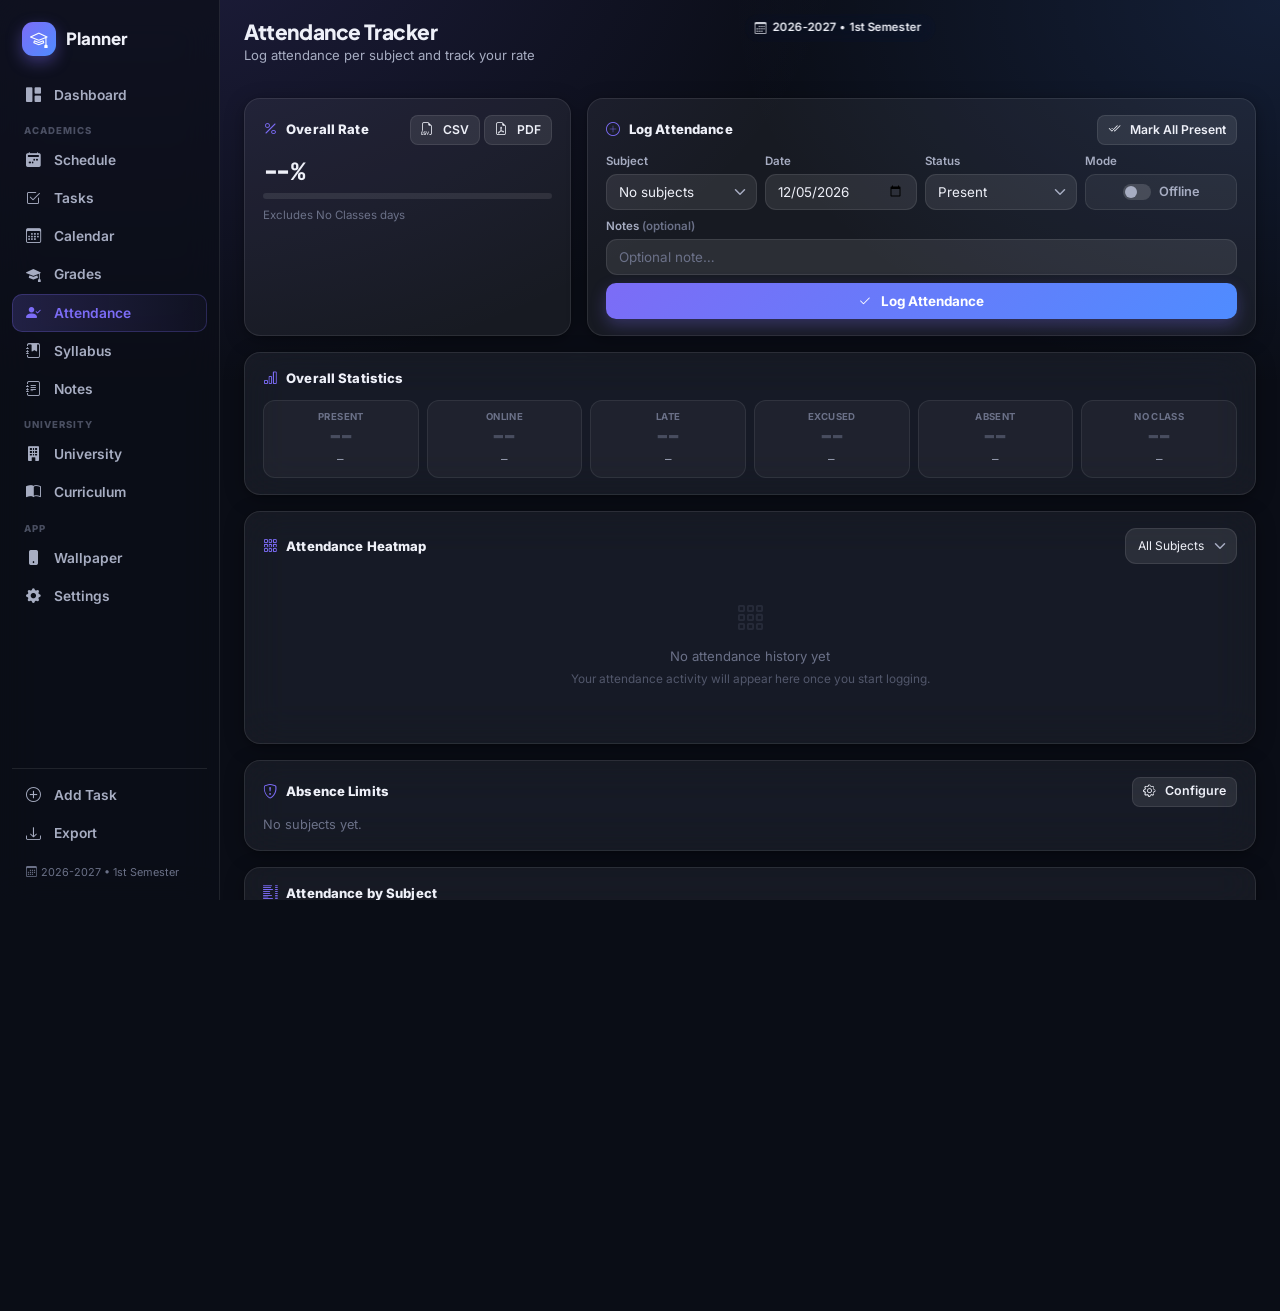
==== commit f82f602c: "Advance Attendance Logging and management and UI/Ux Refinement" ====
--- a/attendance.html
+++ b/attendance.html
@@ -17,33 +17,51 @@
   <main class="main-content">
     <div class="mobile-topbar"><div class="brand mb-0 p-0"><span class="dot"><i class="bi bi-mortarboard"></i></span> Planner</div></div>
     <div class="topbar">
-      <div><h1 class="page-title">Attendance Tracker</h1><p class="page-sub">Log attendance per subject and track your rate</p></div>
-    </div>
-
-    <!-- Attendance Overview + Log Form -->
+      <div>
+        <h1 class="page-title">Attendance Tracker</h1>
+        <p class="page-sub">Log attendance per subject and track your rate</p>
+      </div>
+    </div>
+
+    <!-- Overall Rate + Log Form -->
     <div class="row g-3 mb-3">
       <div class="col-md-4">
         <div class="glass card-pad fade-in h-100">
-          <div class="section-title"><i class="bi bi-percent"></i>Overall Rate</div>
+          <div class="att-overall-header">
+            <div class="section-title mb-0"><i class="bi bi-percent"></i>Overall Rate</div>
+            <div class="att-export-group">
+              <button class="btn btn-ghost btn-sm" onclick="exportAttendanceCSV()" title="Export CSV" aria-label="Export attendance as CSV">
+                <i class="bi bi-filetype-csv me-1"></i><span class="att-export-label">CSV</span>
+              </button>
+              <button class="btn btn-ghost btn-sm" onclick="exportAttendancePDF()" title="Export PDF" aria-label="Export attendance as PDF">
+                <i class="bi bi-file-earmark-pdf me-1"></i><span class="att-export-label">PDF</span>
+              </button>
+            </div>
+          </div>
           <div class="stat-num" id="aRate">--%</div>
-          <div class="progress my-2"><div class="progress-bar" id="aRateBar" style="width:0%"></div></div>
+          <div class="progress my-2"><div class="progress-bar att-rate-bar" id="aRateBar" style="width:0%"></div></div>
           <div class="text-faint" style="font-size:.72rem">Excludes No Classes days</div>
         </div>
       </div>
       <div class="col-md-8">
         <div class="glass card-pad fade-in">
-          <div class="section-title"><i class="bi bi-plus-circle"></i>Log Attendance</div>
+          <div class="d-flex justify-content-between align-items-center mb-2">
+            <div class="section-title mb-0"><i class="bi bi-plus-circle"></i>Log Attendance</div>
+            <button class="btn btn-ghost btn-sm att-mark-all-btn" onclick="markAllPresentToday()" aria-label="Mark all scheduled classes today as Present">
+              <i class="bi bi-check2-all me-1"></i><span class="att-mark-all-label">Mark All Present</span>
+            </button>
+          </div>
           <div class="row g-2">
             <div class="col-6 col-sm-3">
-              <label class="att-form-label">Subject</label>
+              <label class="att-form-label" for="attSubject">Subject</label>
               <select class="form-select form-select-sm" id="attSubject"></select>
             </div>
             <div class="col-6 col-sm-3">
-              <label class="att-form-label">Date</label>
+              <label class="att-form-label" for="attDate">Date</label>
               <input type="date" class="form-control form-control-sm" id="attDate">
             </div>
             <div class="col-6 col-sm-3">
-              <label class="att-form-label">Status</label>
+              <label class="att-form-label" for="attStatus">Status</label>
               <select class="form-select form-select-sm" id="attStatus">
                 <option>Present</option>
                 <option>Absent</option>
@@ -53,15 +71,17 @@
               </select>
             </div>
             <div class="col-6 col-sm-3">
-              <label class="att-form-label">Mode</label>
-              <label class="att-online-toggle-btn form-select form-select-sm" for="attOnline">
-                <input type="checkbox" id="attOnline" class="att-online-check">
-                <i class="bi bi-wifi att-online-icon"></i>
-                <span class="att-online-text">Online</span>
-              </label>
+              <label class="att-form-label" for="attOnline">Mode</label>
+              <button type="button" class="att-mode-toggle" id="attModeToggle" role="switch" aria-checked="false" aria-label="Online mode toggle" onclick="toggleAttMode()">
+                <span class="att-mode-track">
+                  <span class="att-mode-thumb"></span>
+                </span>
+                <span class="att-mode-label" id="attModeLabel">Offline</span>
+                <input type="checkbox" id="attOnline" class="att-hidden-check" aria-hidden="true" tabindex="-1">
+              </button>
             </div>
             <div class="col-12">
-              <label class="att-form-label">Notes <span class="text-faint">(optional)</span></label>
+              <label class="att-form-label" for="attNotes">Notes <span class="text-faint">(optional)</span></label>
               <input type="text" class="form-control form-control-sm" id="attNotes" placeholder="Optional note…">
             </div>
             <div class="col-12">
@@ -72,13 +92,38 @@
       </div>
     </div>
 
-    <!-- Overall Attendance Statistics -->
+    <!-- Overall Statistics -->
     <div class="glass card-pad mb-3 fade-in">
       <div class="section-title"><i class="bi bi-bar-chart"></i>Overall Statistics</div>
-      <div class="att-stats-grid" id="attendanceStats"></div>
-    </div>
-
-    <!-- Absence Limits (compact summary, modal for detail) -->
+      <div class="att-stats-grid" id="attendanceStats">
+        <!-- skeleton shown before JS runs -->
+        <div class="att-stat-card present att-stat-skeleton"><div class="stat-label">Present</div><div class="stat-value att-skel-val">--</div><div class="stat-percent">—</div></div>
+        <div class="att-stat-card present-online att-stat-skeleton"><div class="stat-label">Online</div><div class="stat-value att-skel-val">--</div><div class="stat-percent">—</div></div>
+        <div class="att-stat-card late att-stat-skeleton"><div class="stat-label">Late</div><div class="stat-value att-skel-val">--</div><div class="stat-percent">—</div></div>
+        <div class="att-stat-card excused att-stat-skeleton"><div class="stat-label">Excused</div><div class="stat-value att-skel-val">--</div><div class="stat-percent">—</div></div>
+        <div class="att-stat-card absent att-stat-skeleton"><div class="stat-label">Absent</div><div class="stat-value att-skel-val">--</div><div class="stat-percent">—</div></div>
+        <div class="att-stat-card noclasses att-stat-skeleton"><div class="stat-label">No Class</div><div class="stat-value att-skel-val">--</div><div class="stat-percent">—</div></div>
+      </div>
+    </div>
+
+    <!-- Consecutive Absence Alerts -->
+    <div id="consecutiveAbsenceAlerts"></div>
+
+    <!-- Attendance Heatmap -->
+    <div class="glass card-pad mb-3 fade-in">
+      <div class="d-flex justify-content-between align-items-center mb-2 flex-wrap gap-2">
+        <div class="section-title mb-0"><i class="bi bi-grid-3x3-gap"></i>Attendance Heatmap</div>
+        <div class="d-flex align-items-center gap-2 flex-wrap">
+          <select class="form-select form-select-sm att-heatmap-filter" id="heatmapSubjectFilter" onchange="renderHeatmap()" aria-label="Filter heatmap by subject">
+            <option value="">All Subjects</option>
+          </select>
+        </div>
+      </div>
+      <div id="attendanceHeatmap" class="att-heatmap-wrap"></div>
+      <div class="att-heatmap-legend" id="heatmapLegend"></div>
+    </div>
+
+    <!-- Absence Limits -->
     <div class="glass card-pad mb-3 fade-in">
       <div class="d-flex justify-content-between align-items-center mb-2">
         <div class="section-title mb-0"><i class="bi bi-shield-exclamation"></i>Absence Limits</div>
@@ -89,7 +134,7 @@
       <div id="absenceWarnings"></div>
     </div>
 
-    <!-- Per-subject Attendance Breakdown -->
+    <!-- Per-subject Breakdown -->
     <div class="glass card-pad mb-3 fade-in">
       <div class="section-title"><i class="bi bi-list-columns"></i>Attendance by Subject</div>
       <div id="subjectBreakdown"></div>
@@ -131,6 +176,25 @@
       <div class="modal-body">
         <div id="attNoteContent" class="att-note-content"></div>
         <div class="att-note-meta" id="attNoteMeta"></div>
+      </div>
+    </div>
+  </div>
+</div>
+
+<!-- Mark All Present Modal -->
+<div class="modal fade" id="markAllPresentModal" tabindex="-1" aria-modal="true" role="dialog">
+  <div class="modal-dialog modal-dialog-centered modal-sm">
+    <div class="modal-content">
+      <div class="modal-header py-2">
+        <h6 class="modal-title mb-0"><i class="bi bi-check2-all me-2"></i>Mark All Present Today?</h6>
+        <button class="btn-close" aria-label="Close" data-bs-dismiss="modal"></button>
+      </div>
+      <div class="modal-body" id="markAllPresentBody"></div>
+      <div class="modal-footer py-2">
+        <button class="btn btn-ghost btn-sm" data-bs-dismiss="modal">Cancel</button>
+        <button class="btn btn-accent btn-sm" id="markAllConfirmBtn" onclick="confirmMarkAllPresent()">
+          <i class="bi bi-check2 me-1"></i>Mark Present
+        </button>
       </div>
     </div>
   </div>
--- a/css/style.css
+++ b/css/style.css
@@ -3791,68 +3791,7 @@
   background: rgba(6,182,212,.07);
 }
 
-/* ---- Absence Limit — compact summary rows ---- */
-.att-limit-summary-row {
-  display: flex;
-  align-items: center;
-  gap: 10px;
-  padding: 8px 10px;
-  border-radius: 10px;
-  border: 1px solid var(--border);
-  background: transparent;
-  margin-bottom: 6px;
-  transition: border-color .18s, background .18s;
-}
-.att-limit-summary-row:last-child { margin-bottom: 0; }
-.att-limit-summary-row.att-absence-reached {
-  border-color: rgba(251,113,133,.4);
-  background: rgba(251,113,133,.04);
-}
-.att-limit-summary-row.att-absence-near {
-  border-color: rgba(251,191,36,.35);
-  background: rgba(251,191,36,.04);
-}
-
-.att-limit-summary-left {
-  display: flex;
-  align-items: center;
-  gap: 6px;
-  flex: 0 0 auto;
-  min-width: 90px;
-}
-.att-limit-dot {
-  width: 8px;
-  height: 8px;
-  border-radius: 50%;
-  flex-shrink: 0;
-}
-.att-limit-code {
-  font-weight: 700;
-  font-size: .82rem;
-  white-space: nowrap;
-}
-.att-limit-summary-right {
-  display: flex;
-  align-items: center;
-  gap: 8px;
-  flex: 1;
-  min-width: 0;
-}
-.att-limit-bar-wrap {
-  flex: 1;
-  min-width: 40px;
-}
-.att-limit-bar {
-  height: 6px !important;
-  border-radius: 4px;
-}
-.att-limit-count {
-  font-family: var(--font-mono);
-  font-weight: 800;
-  font-size: .8rem;
-  white-space: nowrap;
-  flex-shrink: 0;
-}
+/* ---- Absence Limit — old rules cleared; new rules in patch section below ---- */
 
 /* ---- Absence Limit Modal ---- */
 .al-modal-intro {
@@ -6321,49 +6260,82 @@
 /* grade-bar-val-wrap, .grade-bar-pct, .grade-bar-gwa defined in style.css */
 
 /* Donut chart */
+.donut-wrap svg {
+  transform: rotate(-90deg);
+  display: block;
+  width: 100%;
+  height: 100%;
+}
+/* SVG text elements need counter-rotation to be readable */
+.donut-wrap svg text {
+  transform-origin: 65px 65px;
+  transform: rotate(90deg);
+}
+.donut-svg-pct {
+  font-family: var(--font-mono), monospace;
+  font-weight: 800;
+  font-size: 18px;
+  fill: rgb(var(--accent));
+}
+.donut-svg-sub {
+  font-size: 7.5px;
+  font-weight: 700;
+  letter-spacing: .06em;
+  fill: var(--text-faint);
+  text-transform: uppercase;
+}
+.donut-legend-wrap {
+  display: flex;
+  align-items: stretch;
+  gap: 14px;
+  width: 100%;
+}
 .donut-wrap {
   position: relative;
-  width: 110px;
-  height: 110px;
-  flex-shrink: 0;
-}
-.donut-wrap svg { transform: rotate(-90deg); }
-.donut-center {
-  position: absolute;
-  inset: 0;
+  width: 120px;
+  min-width: 120px;
+  height: 120px;
+  flex-shrink: 0;
+  align-self: center;
+}
+.donut-wrap svg {
+  transform: rotate(-90deg);
+  display: block;
+  width: 100%;
+  height: 100%;
+}
+/* SVG text elements need counter-rotation to be readable */
+.donut-wrap svg text {
+  transform-origin: 65px 65px;
+  transform: rotate(90deg);
+}
+.donut-svg-pct {
+  font-family: var(--font-mono), monospace;
+  font-weight: 800;
+  font-size: 18px;
+  fill: rgb(var(--accent));
+}
+.donut-svg-sub {
+  font-size: 7.5px;
+  font-weight: 700;
+  letter-spacing: .06em;
+  fill: var(--text-faint);
+  text-transform: uppercase;
+}
+.att-legend {
   display: flex;
   flex-direction: column;
-  align-items: center;
-  justify-content: center;
-}
-.donut-pct {
-  font-family: var(--font-mono);
-  font-weight: 800;
-  font-size: 1.15rem;
-  line-height: 1;
-  background: linear-gradient(135deg, rgb(var(--accent)), rgb(var(--accent-2)));
-  -webkit-background-clip: text;
-  -webkit-text-fill-color: transparent;
-  background-clip: text;
-}
-.donut-sub {
-  font-size: .55rem;
-  color: var(--text-faint);
-  text-transform: uppercase;
-  letter-spacing: .05em;
-  font-weight: 700;
-}
-.att-legend {
-  display: flex;
-  flex-direction: column;
-  gap: 6px;
+  justify-content: space-evenly;
   flex: 1;
+  min-height: 120px;
 }
 .att-legend-row {
   display: flex;
   align-items: center;
   gap: 7px;
   font-size: .73rem;
+  flex: 1;
+  max-height: 32px;
 }
 .att-dot {
   width: 8px;
@@ -6371,8 +6343,8 @@
   border-radius: 50%;
   flex-shrink: 0;
 }
-.att-legend-label { color: var(--text-soft); flex: 1; }
-.att-legend-val { font-family: var(--font-mono); font-weight: 700; font-size: .7rem; }
+.att-legend-label { color: var(--text-soft); flex: 1; font-size: .72rem; }
+.att-legend-val { font-family: var(--font-mono); font-weight: 700; font-size: .68rem; text-align: right; white-space: nowrap; }
 
 /* Academic progress bars */
 .acad-row {
@@ -6493,22 +6465,19 @@
 
 /* Quick actions full-width variant */
 .qa-btn-full {
-  width: 100%;
+  display: flex;
+  flex-direction: column;
+  align-items: center;
   justify-content: center;
-  flex-direction: column;
-  gap: 5px;
-  padding: 10px 6px;
+  gap: 4px;
+  padding: 10px 8px;
   border-radius: 12px;
   text-align: center;
-}
-.qa-btn-full i { font-size: 1.05rem; }
-.qa-btn-full span { font-size: .65rem; font-weight: 700; letter-spacing: .02em; color: var(--text-soft); }
+  white-space: nowrap;
+}
+.qa-btn-full i { font-size: 1.1rem; }
+.qa-btn-full span { font-size: .62rem; font-weight: 700; letter-spacing: .02em; color: var(--text-soft); display: block; }
 .qa-btn-full:hover span { color: var(--text); }
-@media (max-width: 575px) {
-  #quickActionsRow .col { min-width: 0; }
-  .qa-btn-full span { display: none; }
-  .qa-btn-full { padding: 10px 4px; }
-}
 
 /* view-all link */
 .view-all-link {
@@ -6611,3 +6580,2150 @@
 }
 .qa-btn i { color: rgb(var(--accent)); font-size: .88rem; }
 .qa-btn:hover { background: rgba(var(--accent),.12); border-color: rgba(var(--accent),.35); color: var(--text); transform: translateY(-2px); }
+
+/* ============================================================
+   DASHBOARD ENHANCEMENTS — v2
+   ============================================================ */
+
+/* ---- Due Today Banner ---- */
+.due-today-banner {
+  background: linear-gradient(135deg, rgba(251,113,133,.14), rgba(251,113,133,.06));
+  border: 1px solid rgba(251,113,133,.3);
+  border-radius: var(--radius-md);
+  padding: 12px 16px;
+}
+.due-today-inner {
+  display: flex;
+  align-items: center;
+  justify-content: space-between;
+  gap: 12px;
+}
+.due-today-left {
+  display: flex;
+  align-items: center;
+  gap: 10px;
+  min-width: 0;
+}
+.due-today-icon {
+  font-size: 1.15rem;
+  color: #fb7185;
+  flex-shrink: 0;
+}
+.due-today-title {
+  font-size: .62rem;
+  font-weight: 800;
+  text-transform: uppercase;
+  letter-spacing: .09em;
+  color: #fb7185;
+  line-height: 1;
+  margin-bottom: 2px;
+}
+.due-today-msg {
+  font-size: .8rem;
+  font-weight: 600;
+  color: var(--text);
+  white-space: nowrap;
+  overflow: hidden;
+  text-overflow: ellipsis;
+}
+.due-today-btn {
+  flex-shrink: 0;
+  font-size: .72rem;
+  font-weight: 700;
+  padding: 5px 12px;
+  border-radius: 20px;
+  background: rgba(251,113,133,.2);
+  border: 1px solid rgba(251,113,133,.35);
+  color: #fb7185;
+  text-decoration: none;
+  transition: background .18s, border-color .18s;
+  white-space: nowrap;
+}
+.due-today-btn:hover { background: rgba(251,113,133,.3); color: #fb7185; border-color: rgba(251,113,133,.5); }
+
+/* ---- Quick Actions — Restructured ---- */
+.qa-primary-row {
+  display: flex;
+  gap: 6px;
+  flex-wrap: nowrap;
+  overflow-x: auto;
+  scrollbar-width: none;
+  padding-bottom: 2px;
+}
+.qa-primary-row::-webkit-scrollbar { display: none; }
+.qa-primary-row .qa-btn-full {
+  flex: 0 0 auto;
+  min-width: 64px;
+}
+/* QA More dropdown */
+.qa-more-wrap { position: relative; flex-shrink: 0; }
+.qa-more-dropdown {
+  display: none;
+  position: absolute;
+  top: calc(100% + 6px);
+  right: 0;
+  background: var(--nav-bg);
+  backdrop-filter: blur(22px);
+  -webkit-backdrop-filter: blur(22px);
+  border: 1px solid var(--border);
+  border-radius: var(--radius-md);
+  padding: 6px;
+  min-width: 160px;
+  z-index: 200;
+  box-shadow: 0 12px 32px rgba(0,0,0,.35);
+}
+.qa-more-dropdown.qa-more-open { display: block; animation: dashCardIn .22s var(--ease) both; }
+.qa-more-item {
+  display: flex;
+  align-items: center;
+  gap: 8px;
+  padding: 8px 12px;
+  border-radius: var(--radius-sm);
+  color: var(--text-soft);
+  font-size: .78rem;
+  font-weight: 600;
+  text-decoration: none;
+  transition: background .15s, color .15s;
+}
+.qa-more-item i { color: rgb(var(--accent)); font-size: .85rem; width: 16px; flex-shrink: 0; }
+.qa-more-item:hover { background: var(--surface-2); color: var(--text); }
+
+/* ---- Shared widget card base ---- */
+.widget-card {
+  height: 72px;
+  display: flex;
+  align-items: center;
+  gap: 10px;
+  padding: 0 14px;
+  background: var(--surface);
+  border: 1px solid var(--border);
+  border-radius: var(--radius-md);
+  backdrop-filter: blur(20px) saturate(140%);
+  -webkit-backdrop-filter: blur(20px) saturate(140%);
+  overflow: hidden;
+}
+
+/* ---- Streak Widget ---- */
+.streak-widget-card {
+  background: linear-gradient(135deg, rgba(251,191,36,.08), rgba(249,115,22,.05));
+  border-color: rgba(251,191,36,.2);
+  gap: 10px;
+}
+.streak-icon-wrap {
+  width: 38px; height: 38px;
+  border-radius: 11px;
+  background: linear-gradient(135deg, rgba(251,191,36,.3), rgba(249,115,22,.22));
+  display: flex; align-items: center; justify-content: center;
+  flex-shrink: 0;
+}
+.streak-icon { font-size: 1.15rem; color: #fbbf24; }
+.streak-num {
+  font-family: var(--font-mono);
+  font-weight: 900;
+  font-size: 2.2rem;
+  line-height: 1;
+  background: linear-gradient(135deg, #fbbf24, #f97316);
+  -webkit-background-clip: text;
+  -webkit-text-fill-color: transparent;
+  background-clip: text;
+  flex-shrink: 0;
+}
+.streak-text-stack {
+  display: flex;
+  flex-direction: column;
+  justify-content: center;
+  gap: 2px;
+  min-width: 0;
+}
+.streak-label-row {
+  font-size: .58rem;
+  font-weight: 800;
+  text-transform: uppercase;
+  letter-spacing: .08em;
+  color: var(--text-faint);
+  white-space: nowrap;
+}
+.streak-sub-txt {
+  font-size: .62rem;
+  color: var(--text-soft);
+  white-space: nowrap;
+  overflow: hidden;
+  text-overflow: ellipsis;
+}
+
+/* ---- Weather Widget ---- */
+.weather-widget-card {
+  background: linear-gradient(135deg, rgba(59,130,246,.09), rgba(56,189,248,.05));
+  border-color: rgba(59,130,246,.18);
+  gap: 10px;
+}
+.weather-icon-box {
+  width: 38px; height: 38px;
+  border-radius: 11px;
+  background: linear-gradient(135deg, rgba(59,130,246,.28), rgba(56,189,248,.2));
+  display: flex; align-items: center; justify-content: center;
+  flex-shrink: 0;
+}
+.weather-wi { font-size: 1.2rem; color: #60a5fa; }
+.weather-num {
+  font-family: var(--font-mono);
+  font-weight: 900;
+  font-size: 2.2rem;
+  line-height: 1;
+  color: var(--text);
+  flex-shrink: 0;
+}
+.weather-unit { font-size: .85rem; font-weight: 700; color: var(--text-soft); }
+.weather-text-stack {
+  display: flex;
+  flex-direction: column;
+  justify-content: center;
+  gap: 2px;
+  min-width: 0;
+}
+.weather-cond {
+  font-size: .62rem;
+  font-weight: 700;
+  color: var(--text-soft);
+  white-space: nowrap;
+  overflow: hidden;
+  text-overflow: ellipsis;
+}
+.weather-city {
+  font-size: .58rem;
+  color: var(--text-faint);
+  white-space: nowrap;
+  overflow: hidden;
+  text-overflow: ellipsis;
+}
+.weather-city i { margin-right: 2px; font-size: .52rem; }
+.weather-loading-state, .weather-unavail-state {
+  display: flex;
+  align-items: center;
+  gap: 8px;
+  color: var(--text-faint);
+  font-size: .72rem;
+  width: 100%;
+}
+.weather-loading-state i, .weather-unavail-state i { font-size: 1.2rem; color: #60a5fa; }
+.weather-unavail-state { opacity: .65; }
+
+/* ---- Tip Widget — full width row ---- */
+.tip-widget-card {
+  background: linear-gradient(135deg, rgba(52,211,153,.07), rgba(34,211,238,.04));
+  border-color: rgba(52,211,153,.16);
+  gap: 12px;
+  height: 64px;
+  width: 100%;
+}
+.tip-icon-wrap {
+  width: 38px; height: 38px;
+  border-radius: 11px;
+  background: linear-gradient(135deg, rgba(52,211,153,.28), rgba(34,211,238,.18));
+  display: flex; align-items: center; justify-content: center;
+  flex-shrink: 0;
+}
+.tip-icon { font-size: 1.1rem; color: #34d399; }
+.tip-body {
+  display: flex;
+  flex-direction: column;
+  justify-content: center;
+  gap: 2px;
+  min-width: 0;
+  overflow: hidden;
+}
+.tip-label {
+  font-size: .58rem;
+  font-weight: 800;
+  text-transform: uppercase;
+  letter-spacing: .08em;
+  color: var(--text-faint);
+  white-space: nowrap;
+}
+.tip-text {
+  font-size: .72rem;
+  color: var(--text-soft);
+  line-height: 1.35;
+  overflow: hidden;
+  white-space: nowrap;
+  text-overflow: ellipsis;
+}
+
+/* ---- QA Bottom Sheet ---- */
+.qa-sheet-overlay {
+  display: none;
+  position: fixed;
+  inset: 0;
+  background: rgba(0,0,0,.55);
+  z-index: 1040;
+  backdrop-filter: blur(4px);
+  -webkit-backdrop-filter: blur(4px);
+  opacity: 0;
+  transition: opacity .25s;
+}
+.qa-sheet-overlay.qa-sheet-overlay-open {
+  display: block;
+  opacity: 1;
+}
+.qa-sheet {
+  position: fixed;
+  bottom: 0;
+  left: 0; right: 0;
+  background: var(--nav-bg);
+  border-top: 1px solid var(--border);
+  border-radius: 20px 20px 0 0;
+  padding: 12px 20px 40px;
+  z-index: 1050;
+  transform: translateY(100%);
+  transition: transform .3s cubic-bezier(.22,.9,.35,1);
+}
+.qa-sheet.qa-sheet-open {
+  transform: translateY(0);
+}
+.qa-sheet-handle {
+  width: 36px; height: 4px;
+  background: var(--border);
+  border-radius: 2px;
+  margin: 0 auto 16px;
+}
+.qa-sheet-title {
+  font-size: .7rem;
+  font-weight: 800;
+  text-transform: uppercase;
+  letter-spacing: .1em;
+  color: var(--text-faint);
+  margin-bottom: 14px;
+  text-align: center;
+}
+.qa-sheet-grid {
+  display: grid;
+  grid-template-columns: repeat(4, 1fr);
+  gap: 10px;
+}
+.qa-sheet-item {
+  display: flex;
+  flex-direction: column;
+  align-items: center;
+  gap: 6px;
+  padding: 12px 6px;
+  border-radius: 14px;
+  background: var(--surface);
+  border: 1px solid var(--border);
+  color: var(--text-soft);
+  text-decoration: none;
+  font-size: .65rem;
+  font-weight: 700;
+  text-align: center;
+  transition: background .15s, color .15s, transform .15s;
+}
+.qa-sheet-item i {
+  font-size: 1.3rem;
+  color: rgb(var(--accent));
+}
+.qa-sheet-item:hover, .qa-sheet-item:active {
+  background: rgba(var(--accent),.12);
+  border-color: rgba(var(--accent),.3);
+  color: var(--text);
+  transform: scale(.97);
+}
+
+/* ---- Contextual Summary — Improved ---- */
+.ctx-summary-card {
+  padding: 12px 16px !important;
+}
+.ctx-summary-header {
+  display: flex;
+  align-items: center;
+  gap: 6px;
+  margin-bottom: 8px;
+}
+.ctx-summary-bell {
+  font-size: .72rem;
+  color: rgb(var(--accent));
+}
+.ctx-summary-title {
+  font-size: .62rem;
+  font-weight: 800;
+  text-transform: uppercase;
+  letter-spacing: .09em;
+  color: var(--text-faint);
+}
+.ctx-summary-content {
+  display: flex;
+  flex-wrap: wrap;
+  gap: 6px 14px;
+  align-items: center;
+  font-size: .78rem;
+  color: var(--text-soft);
+  line-height: 1.45;
+}
+.ctx-item {
+  display: flex;
+  align-items: center;
+  gap: 2px;
+}
+.ctx-neutral {
+  color: var(--text-faint);
+  font-size: .78rem;
+}
+
+/* ---- Upcoming tasks section labels ---- */
+.upcoming-section-label {
+  font-size: .62rem;
+  font-weight: 800;
+  text-transform: uppercase;
+  letter-spacing: .07em;
+  color: var(--text-faint);
+  margin-bottom: 6px;
+  display: flex;
+  align-items: center;
+}
+.upcoming-overdue-label { color: #fb7185; }
+.task-row-overdue {
+  border-color: rgba(251,113,133,.2) !important;
+  background: rgba(251,113,133,.04) !important;
+}
+.task-row-icon-overdue {
+  background: rgba(251,113,133,.14) !important;
+  color: #fb7185 !important;
+}
+
+/* ---- Mobile responsive refinements ---- */
+@media (max-width: 575px) {
+  .main-content { padding: 16px 14px 80px; }
+
+  /* Stat cards more compact on mobile */
+  .stat-card { padding: 10px 10px; }
+  .stat-card-val { font-size: 1.35rem; }
+  .stat-card-icon { font-size: .8rem; margin-bottom: 4px; }
+  .stat-card-lbl { font-size: .6rem; margin-top: 2px; }
+
+  /* Donut legend on narrow screens */
+  .att-legend-label { font-size: .66rem; }
+  .att-legend-val { font-size: .63rem; }
+
+  /* Due today compact */
+  .due-today-msg { font-size: .74rem; }
+
+  /* Widget cards on mobile */
+  .widget-card { height: 68px; padding: 0 11px; gap: 8px; }
+  .streak-icon-wrap, .weather-icon-box, .tip-icon-wrap { width: 32px; height: 32px; }
+  .streak-icon, .weather-wi { font-size: 1rem; }
+  .streak-num { font-size: 1.8rem; }
+  .streak-label-row { font-size: .54rem; }
+  .streak-sub-txt { font-size: .58rem; }
+  .weather-num { font-size: 1.8rem; }
+  .weather-cond { font-size: .58rem; }
+  .weather-city { font-size: .54rem; }
+  .tip-text { font-size: .64rem; }
+
+  /* Sem overview tighter */
+  .sem-overview { padding: 12px 14px; }
+  .sem-label { font-size: .92rem; }
+
+  /* Grade bar labels shorter */
+  .grade-bar-label { min-width: 64px; max-width: 64px; font-size: .67rem; }
+
+  /* schedule/task rows */
+  .sched-time { min-width: 60px; font-size: .6rem; }
+  .sched-code { font-size: .78rem; }
+
+  /* ctx-summary on mobile */
+  .ctx-summary-content { font-size: .74rem; gap: 5px 10px; }
+}
+
+@media (min-width: 576px) and (max-width: 767px) {
+  /* Tablet tweaks */
+  .qa-primary-row .qa-btn-full { min-width: 70px; }
+}
+
+@media (min-width: 768px) {
+  /* Desktop: wider grade label */
+  .grade-bar-label { min-width: 96px; max-width: 96px; }
+  /* Desktop widget cards slightly taller */
+  .widget-card { height: 78px; }
+}
+
+/* ---- Prefers reduced motion ---- */
+@media (prefers-reduced-motion: reduce) {
+  .dash-card-anim { animation: none !important; }
+  .sem-progress-fill { transition: none !important; }
+  .grade-bar-fill { transition: none !important; }
+  .acad-bar-fill { transition: none !important; }
+}
+
+
+/* ============================================================
+   TASKS v3 — Advanced Academic Task Management
+   Filter Drawer, Board View, Progress Rings, Time Estimate
+   ============================================================ */
+
+/* ── Filter/Sort Button with badge ── */
+.tk-filter-btn {
+  position: relative;
+  gap: 5px;
+  width: 36px;
+  height: 36px;
+}
+.tk-filter-btn.tk-filter-active {
+  color: rgb(var(--accent));
+  border-color: rgba(var(--accent), .4);
+  background: rgba(var(--accent), .1);
+}
+.tk-filter-badge {
+  position: absolute;
+  top: -5px;
+  right: -5px;
+  min-width: 16px;
+  height: 16px;
+  border-radius: 8px;
+  background: rgb(var(--accent));
+  color: #fff;
+  font-size: .58rem;
+  font-weight: 800;
+  display: flex;
+  align-items: center;
+  justify-content: center;
+  padding: 0 3px;
+  pointer-events: none;
+  line-height: 1;
+}
+
+/* ── View toggle ── */
+.tk-view-toggle {
+  display: flex;
+  gap: 2px;
+  background: var(--surface-2);
+  border: 1px solid var(--border);
+  border-radius: 10px;
+  padding: 2px;
+  flex-shrink: 0;
+}
+.tk-view-btn {
+  width: 30px;
+  height: 30px;
+  border-radius: 7px;
+  border: none;
+  background: transparent;
+  color: var(--text-faint);
+  display: flex;
+  align-items: center;
+  justify-content: center;
+  font-size: .85rem;
+  cursor: pointer;
+  transition: background .15s, color .15s;
+  flex-shrink: 0;
+}
+.tk-view-btn:hover {
+  color: var(--text-soft);
+  background: rgba(var(--accent), .08);
+}
+.tk-view-btn.active {
+  background: rgba(var(--accent), .2);
+  color: rgb(var(--accent));
+}
+@media (prefers-reduced-motion: reduce) {
+  .tk-view-btn { transition: none !important; }
+}
+
+/* ── Unified Filter & Sort Drawer ── */
+.tkd-drawer {
+  position: fixed;
+  inset: 0;
+  z-index: 1060;
+  display: flex;
+  align-items: flex-end;
+  justify-content: flex-end;
+  pointer-events: none;
+}
+.tkd-drawer.open { pointer-events: all; }
+
+.tkd-backdrop {
+  position: absolute;
+  inset: 0;
+  background: rgba(0,0,0,.5);
+  opacity: 0;
+  transition: opacity .3s;
+  cursor: pointer;
+}
+.tkd-drawer.open .tkd-backdrop { opacity: 1; }
+
+.tkd-panel {
+  position: relative;
+  z-index: 1;
+  width: min(380px, 100vw);
+  max-height: 90dvh;
+  min-height: 0;
+  display: flex;
+  flex-direction: column;
+  background: var(--surface);
+  border: 1px solid var(--border);
+  border-radius: 20px 0 0 0;
+  transform: translateX(100%);
+  transition: transform .3s cubic-bezier(.22,.9,.35,1);
+  overflow: hidden;
+}
+[data-theme="dark"] .tkd-panel { background: #12152a; }
+[data-theme="light"] .tkd-panel { background: #f8f9fb; }
+
+.tkd-drawer.open .tkd-panel { transform: translateX(0); }
+
+.tkd-panel-header {
+  display: flex;
+  align-items: center;
+  justify-content: space-between;
+  padding: 16px 18px 12px;
+  border-bottom: 1px solid var(--border);
+  flex-shrink: 0;
+}
+.tkd-panel-title {
+  font-size: .9rem;
+  font-weight: 800;
+  color: var(--text);
+  letter-spacing: .02em;
+}
+.tkd-close-btn {
+  width: 28px;
+  height: 28px;
+  border-radius: 7px;
+  border: 1px solid var(--border);
+  background: var(--surface-2);
+  color: var(--text-faint);
+  display: flex;
+  align-items: center;
+  justify-content: center;
+  font-size: .78rem;
+  cursor: pointer;
+  transition: color .15s, background .15s;
+  flex-shrink: 0;
+}
+.tkd-close-btn:hover { color: var(--text); background: rgba(var(--accent), .1); }
+
+.tkd-panel-body {
+  flex: 1;
+  overflow-y: auto;
+  padding: 12px 18px;
+  display: flex;
+  flex-direction: column;
+  gap: 6px;
+}
+.tkd-panel-body::-webkit-scrollbar { width: 4px; }
+.tkd-panel-body::-webkit-scrollbar-thumb { background: var(--border); border-radius: 4px; }
+
+.tkd-section {
+  display: flex;
+  flex-direction: column;
+  gap: 4px;
+  padding: 10px 0;
+  border-bottom: 1px solid var(--border);
+}
+.tkd-section:last-child { border-bottom: none; }
+
+.tkd-section-label {
+  font-size: .58rem;
+  font-weight: 800;
+  text-transform: uppercase;
+  letter-spacing: .1em;
+  color: var(--text-faint);
+  margin-bottom: 6px;
+}
+
+.tkd-radio-row {
+  display: flex;
+  align-items: center;
+  gap: 10px;
+  padding: 7px 10px;
+  border-radius: 9px;
+  cursor: pointer;
+  font-size: .82rem;
+  color: var(--text-soft);
+  font-weight: 500;
+  transition: background .12s, color .12s;
+  user-select: none;
+  border: 1px solid transparent;
+}
+.tkd-radio-row:hover {
+  background: rgba(var(--accent), .07);
+  color: var(--text);
+}
+.tkd-radio-row.checked {
+  background: rgba(var(--accent), .12);
+  color: rgb(var(--accent));
+  border-color: rgba(var(--accent), .2);
+  font-weight: 700;
+}
+
+.tkd-radio {
+  width: 15px;
+  height: 15px;
+  border-radius: 50%;
+  border: 1.5px solid var(--border);
+  background: transparent;
+  flex-shrink: 0;
+  position: relative;
+  transition: border-color .12s, background .12s;
+}
+.tkd-radio.checked {
+  border-color: rgb(var(--accent));
+  background: rgb(var(--accent));
+}
+.tkd-radio.checked::after {
+  content: '';
+  position: absolute;
+  top: 50%;
+  left: 50%;
+  transform: translate(-50%, -50%);
+  width: 5px;
+  height: 5px;
+  border-radius: 50%;
+  background: #fff;
+}
+
+.tkd-panel-footer {
+  display: flex;
+  align-items: center;
+  justify-content: space-between;
+  gap: 8px;
+  padding: 12px 18px;
+  border-top: 1px solid var(--border);
+  flex-shrink: 0;
+}
+.tkd-reset-btn {
+  display: inline-flex;
+  align-items: center;
+  gap: 5px;
+  height: 34px;
+  padding: 0 12px;
+  border-radius: 9px;
+  border: 1px solid var(--border);
+  background: var(--surface-2);
+  color: var(--text-soft);
+  font-size: .8rem;
+  font-weight: 600;
+  cursor: pointer;
+  transition: background .15s, border-color .15s;
+}
+.tkd-reset-btn:hover { background: rgba(251,113,133,.1); border-color: rgba(251,113,133,.3); color: #fb7185; }
+.tkd-apply-btn {
+  display: inline-flex;
+  align-items: center;
+  gap: 5px;
+  height: 34px;
+  padding: 0 18px;
+  border-radius: 9px;
+  border: none;
+  background: linear-gradient(135deg, rgb(var(--accent)), rgb(var(--accent-2)));
+  color: #fff;
+  font-size: .82rem;
+  font-weight: 700;
+  cursor: pointer;
+  transition: opacity .15s, transform .15s;
+  flex: 1;
+  justify-content: center;
+}
+.tkd-apply-btn:hover { opacity: .88; transform: scale(1.02); }
+
+@media (max-width: 480px) {
+  .tkd-panel {
+    width: 100vw;
+    border-radius: 20px 20px 0 0;
+    max-height: 85dvh;
+  }
+  .tkd-drawer { align-items: flex-end; justify-content: center; }
+  .tkd-drawer.open .tkd-panel { transform: translateY(0); }
+  .tkd-panel { transform: translateY(100%); }
+}
+
+@media (prefers-reduced-motion: reduce) {
+  .tkd-panel { transition: none !important; }
+  .tkd-backdrop { transition: none !important; }
+  .tkd-apply-btn { transition: none !important; }
+}
+
+/* ── Progress Ring ── */
+.tk-ring-wrap {
+  display: inline-flex;
+  align-items: center;
+  gap: 3px;
+  flex-shrink: 0;
+  cursor: default;
+}
+.tk-ring-svg {
+  width: 26px;
+  height: 26px;
+  flex-shrink: 0;
+}
+.tk-ring-track {
+  stroke: var(--surface-2);
+}
+.tk-ring-fill {
+  stroke: rgb(var(--accent));
+  transition: stroke-dasharray .5s cubic-bezier(.22,.9,.35,1);
+}
+.tk-card.completed .tk-ring-fill { stroke: #34d399; }
+.tk-card.overdue .tk-ring-fill   { stroke: #fb7185; }
+.tk-ring-label {
+  font-size: .62rem;
+  font-weight: 700;
+  color: var(--text-faint);
+  white-space: nowrap;
+  line-height: 1;
+}
+@media (prefers-reduced-motion: reduce) {
+  .tk-ring-fill { transition: none !important; }
+}
+
+/* ── Time Estimate Badge (card) ── */
+.tk-estimate-badge {
+  display: inline-flex;
+  align-items: center;
+  gap: 3px;
+  font-size: .67rem;
+  font-weight: 700;
+  color: var(--text-faint);
+  background: var(--surface-2);
+  border: 1px solid var(--border);
+  border-radius: 20px;
+  padding: 1px 7px;
+  white-space: nowrap;
+  flex-shrink: 0;
+}
+.tk-estimate-badge i { font-size: .62rem; }
+
+/* ── Due label icon ── */
+.tk-due-label i {
+  font-size: .68rem;
+  margin-right: 3px;
+  opacity: .7;
+}
+
+/* ── Time Estimate Modal Row ── */
+.tk-time-est-row {
+  display: flex;
+  align-items: center;
+  gap: 6px;
+}
+.tk-te-input {
+  width: 72px !important;
+  flex-shrink: 0;
+  text-align: center;
+}
+.tk-te-unit {
+  font-size: .8rem;
+  font-weight: 600;
+  color: var(--text-faint);
+  white-space: nowrap;
+}
+@media (max-width: 380px) {
+  .tk-te-input { width: 60px !important; }
+}
+
+/* ── Board View ── */
+.tk-board-wrap {
+  display: grid;
+  grid-template-columns: repeat(3, 1fr);
+  gap: 14px;
+  min-height: 200px;
+  align-items: start;
+}
+@media (max-width: 767px) {
+  .tk-board-wrap {
+    display: flex;
+    gap: 10px;
+    overflow-x: auto;
+    scroll-snap-type: x mandatory;
+    -webkit-overflow-scrolling: touch;
+    padding-bottom: 8px;
+    scrollbar-width: thin;
+  }
+  .tk-board-wrap::-webkit-scrollbar { height: 4px; }
+  .tk-board-wrap::-webkit-scrollbar-thumb { background: var(--border); border-radius: 4px; }
+}
+
+.tk-board-col {
+  display: flex;
+  flex-direction: column;
+  gap: 8px;
+  min-width: 0;
+}
+@media (max-width: 767px) {
+  .tk-board-col {
+    min-width: min(280px, 80vw);
+    flex-shrink: 0;
+    scroll-snap-align: start;
+  }
+}
+
+.tk-board-col-header {
+  display: flex;
+  align-items: center;
+  gap: 7px;
+  font-size: .66rem;
+  font-weight: 800;
+  text-transform: uppercase;
+  letter-spacing: .1em;
+  color: var(--text-faint);
+  padding: 0 4px 6px;
+  border-bottom: 2px solid var(--border);
+  margin-bottom: 4px;
+}
+.tk-board-col-header i { font-size: .78rem; }
+.tk-board-col-count {
+  margin-left: auto;
+  font-size: .6rem;
+  background: var(--surface-2);
+  border: 1px solid var(--border);
+  color: var(--text-faint);
+  border-radius: 5px;
+  padding: 1px 6px;
+  font-weight: 700;
+}
+
+.col-active .tk-board-col-header   { color: rgb(var(--accent)); border-color: rgba(var(--accent), .4); }
+.col-overdue .tk-board-col-header  { color: #fb7185;           border-color: rgba(251,113,133,.4); }
+.col-completed .tk-board-col-header{ color: #34d399;           border-color: rgba(52,211,153,.4); }
+
+.tk-board-col-cards {
+  display: flex;
+  flex-direction: column;
+  gap: 6px;
+}
+
+.tk-board-card {
+  background: var(--surface);
+  border: 1px solid var(--border);
+  border-radius: var(--radius-md);
+  padding: 10px 12px;
+  backdrop-filter: blur(12px);
+  -webkit-backdrop-filter: blur(12px);
+  transition: border-color .2s, box-shadow .2s;
+  animation: fadeIn .25s var(--ease) both;
+  display: flex;
+  flex-direction: column;
+  gap: 6px;
+}
+.tk-board-card:hover {
+  border-color: rgba(var(--accent), .3);
+  box-shadow: 0 2px 12px rgba(var(--accent), .07);
+}
+.tk-board-card.completed { opacity: .7; }
+.tk-board-card.overdue   { border-color: rgba(251,113,133,.3); background: rgba(251,113,133,.03); }
+
+.tk-board-card-title {
+  display: flex;
+  align-items: flex-start;
+  gap: 6px;
+}
+.tk-board-card-title .tk-task-title {
+  font-size: .83rem;
+  white-space: normal;
+  overflow-wrap: anywhere;
+}
+.tk-board-meta {
+  display: flex;
+  align-items: center;
+  gap: 5px;
+}
+.tk-board-sub {
+  font-size: .68rem;
+  color: var(--text-faint);
+  font-weight: 600;
+}
+.tk-board-meta-row {
+  display: flex;
+  align-items: center;
+  gap: 5px;
+  flex-wrap: wrap;
+}
+.tk-board-due {
+  margin-top: 2px;
+}
+.tk-board-actions {
+  display: flex;
+  align-items: center;
+  gap: 6px;
+  margin-top: 4px;
+  padding-top: 8px;
+  border-top: 1px solid var(--border);
+}
+.tk-board-actions .tk-complete-btn {
+  flex: 1;
+  justify-content: center;
+}
+.tk-board-empty {
+  font-size: .78rem;
+  color: var(--text-faint);
+  font-style: italic;
+  padding: 12px 4px;
+  text-align: center;
+}
+@media (prefers-reduced-motion: reduce) {
+  .tk-board-card { animation: none !important; transition: none !important; }
+}
+
+/* ── Bulk Move Modal ── */
+.tk-move-modal-overlay {
+  position: fixed;
+  inset: 0;
+  z-index: 1065;
+  background: rgba(0,0,0,.55);
+  display: flex;
+  align-items: center;
+  justify-content: center;
+  padding: 16px;
+  opacity: 0;
+  transition: opacity .25s;
+}
+.tk-move-modal-overlay.open { opacity: 1; }
+
+.tk-move-modal {
+  width: min(360px, 100%);
+  border-radius: 18px;
+  overflow: hidden;
+  border: 1px solid var(--border);
+  transform: scale(.95) translateY(8px);
+  transition: transform .25s cubic-bezier(.22,.9,.35,1);
+}
+.tk-move-modal-overlay.open .tk-move-modal {
+  transform: scale(1) translateY(0);
+}
+
+.tk-move-header {
+  display: flex;
+  align-items: center;
+  justify-content: space-between;
+  padding: 14px 16px 10px;
+  border-bottom: 1px solid var(--border);
+}
+.tk-move-title {
+  font-size: .88rem;
+  font-weight: 800;
+  color: var(--text);
+  display: flex;
+  align-items: center;
+}
+.tk-move-body {
+  padding: 14px 16px;
+  display: flex;
+  flex-direction: column;
+  gap: 10px;
+}
+.tk-move-count {
+  font-size: .8rem;
+  color: var(--text-faint);
+  margin: 0;
+}
+.tk-move-no-subs {
+  font-size: .82rem;
+  color: var(--text-faint);
+  font-style: italic;
+  margin: 0;
+}
+.tk-move-footer {
+  display: flex;
+  align-items: center;
+  justify-content: flex-end;
+  gap: 8px;
+  padding: 10px 16px 14px;
+  border-top: 1px solid var(--border);
+}
+
+@media (prefers-reduced-motion: reduce) {
+  .tk-move-modal-overlay { transition: none !important; }
+  .tk-move-modal { transition: none !important; }
+}
+
+/* ── Bulk move button in toolbar ── */
+.tk-bulk-move {
+  border-color: rgba(var(--accent), .25);
+  background: rgba(var(--accent), .06);
+  color: rgb(var(--accent));
+}
+.tk-bulk-move:hover {
+  background: rgba(var(--accent), .15);
+  border-color: rgba(var(--accent), .5);
+  color: rgb(var(--accent));
+}
+
+/* ── Stat cards — stagger animation ── */
+.tk-stat-card:nth-child(1) { animation-delay: 0ms; }
+.tk-stat-card:nth-child(2) { animation-delay: 50ms; }
+.tk-stat-card:nth-child(3) { animation-delay: 100ms; }
+.tk-stat-card:nth-child(4) { animation-delay: 150ms; }
+
+/* ── Overriding hidden sort inputs (removed from HTML) ── */
+#tkSort, #tkCatFilter, #tkSubFilter { display: none !important; }
+
+/* ── Controls bar improvements ── */
+.tk-controls {
+  flex-wrap: nowrap;
+  overflow: hidden;
+}
+
+/* ── Responsive improvements ── */
+@media (max-width: 480px) {
+  .tk-controls { gap: 5px; }
+  .tk-view-btn { width: 28px; height: 28px; font-size: .78rem; }
+  .tk-filter-badge { min-width: 14px; height: 14px; font-size: .5rem; top: -4px; right: -4px; }
+  .tk-board-wrap { padding-bottom: 4px; }
+  .tk-te-input { width: 56px !important; }
+}
+
+@media (max-width: 360px) {
+  .tk-view-toggle { gap: 1px; padding: 2px; }
+  .tk-view-btn { width: 26px; height: 26px; }
+  .tk-time-est-row { flex-wrap: wrap; }
+}
+
+/* ── Stat card tweak for 4-column on small ── */
+@media (max-width: 480px) {
+  .tk-stats-row { grid-template-columns: repeat(4, 1fr) !important; }
+  .tk-stat-lbl { font-size: .56rem; }
+}
+@media (max-width: 340px) {
+  .tk-stats-row { grid-template-columns: repeat(2, 1fr) !important; }
+}
+
+/* ── Empty state filter icon ── */
+.tk-empty-state .bi-filter-circle { opacity: .3; color: rgb(var(--accent)); }
+
+/* ── Reduced motion for drawer ── */
+@media (prefers-reduced-motion: reduce) {
+  .tkd-radio-row { transition: none !important; }
+  .tkd-radio { transition: none !important; }
+  .tkd-reset-btn { transition: none !important; }
+}
+
+/* ── Modal form-label ── */
+.modal-body .form-label {
+  font-size: .74rem;
+  font-weight: 700;
+  color: var(--text-soft);
+  margin-bottom: 4px;
+  text-transform: uppercase;
+  letter-spacing: .04em;
+}
+
+
+/* ============================================================
+   TASKS v3 — FIX PATCH
+   1. Filter drawer readability
+   2. Selected highlight on overdue/completed cards
+   3. Board view — vertical columns (no horizontal scroll)
+   ============================================================ */
+
+/* ── FIX 1: Filter drawer — solid, readable background ── */
+.tkd-panel {
+  background: #1a1f38 !important;
+  border-color: rgba(255,255,255,.13) !important;
+}
+[data-theme="light"] .tkd-panel {
+  background: #ffffff !important;
+  border-color: rgba(0,0,0,.1) !important;
+}
+
+.tkd-panel-header {
+  background: #1e2440;
+  border-bottom-color: rgba(255,255,255,.1) !important;
+}
+[data-theme="light"] .tkd-panel-header {
+  background: #f4f5f8;
+  border-bottom-color: rgba(0,0,0,.08) !important;
+}
+
+.tkd-panel-footer {
+  background: #1e2440;
+  border-top-color: rgba(255,255,255,.1) !important;
+}
+[data-theme="light"] .tkd-panel-footer {
+  background: #f4f5f8;
+  border-top-color: rgba(0,0,0,.08) !important;
+}
+
+.tkd-panel-title {
+  color: #e8eaf6 !important;
+  font-size: .95rem !important;
+}
+[data-theme="light"] .tkd-panel-title { color: #1a1f38 !important; }
+
+.tkd-section-label {
+  color: #7b82a8 !important;
+  font-size: .6rem !important;
+}
+[data-theme="light"] .tkd-section-label { color: #6b7280 !important; }
+
+.tkd-section {
+  border-bottom-color: rgba(255,255,255,.07) !important;
+}
+[data-theme="light"] .tkd-section { border-bottom-color: rgba(0,0,0,.06) !important; }
+
+/* Radio rows — always legible */
+.tkd-radio-row {
+  color: #c8cce8 !important;
+  font-weight: 600 !important;
+}
+[data-theme="light"] .tkd-radio-row { color: #374151 !important; }
+
+.tkd-radio-row:hover {
+  background: rgba(130,120,255,.12) !important;
+  color: #e8eaf6 !important;
+}
+[data-theme="light"] .tkd-radio-row:hover {
+  background: rgba(99,102,241,.08) !important;
+  color: #1a1f38 !important;
+}
+
+.tkd-radio-row.checked {
+  background: rgba(130,120,255,.18) !important;
+  color: #a89eff !important;
+  border-color: rgba(130,120,255,.35) !important;
+  font-weight: 800 !important;
+}
+[data-theme="light"] .tkd-radio-row.checked {
+  background: rgba(99,102,241,.12) !important;
+  color: rgb(var(--accent)) !important;
+  border-color: rgba(99,102,241,.3) !important;
+}
+
+.tkd-radio {
+  border-color: rgba(255,255,255,.25) !important;
+}
+[data-theme="light"] .tkd-radio { border-color: rgba(0,0,0,.2) !important; }
+
+.tkd-radio.checked {
+  border-color: #a89eff !important;
+  background: #a89eff !important;
+}
+[data-theme="light"] .tkd-radio.checked {
+  border-color: rgb(var(--accent)) !important;
+  background: rgb(var(--accent)) !important;
+}
+
+/* Close button in drawer */
+.tkd-close-btn {
+  background: rgba(255,255,255,.06) !important;
+  border-color: rgba(255,255,255,.1) !important;
+  color: #9aa0c0 !important;
+}
+[data-theme="light"] .tkd-close-btn {
+  background: rgba(0,0,0,.04) !important;
+  border-color: rgba(0,0,0,.08) !important;
+  color: #6b7280 !important;
+}
+.tkd-close-btn:hover {
+  color: #e8eaf6 !important;
+  background: rgba(255,255,255,.1) !important;
+}
+[data-theme="light"] .tkd-close-btn:hover {
+  color: #1a1f38 !important;
+  background: rgba(0,0,0,.07) !important;
+}
+
+/* Reset button */
+.tkd-reset-btn {
+  background: rgba(255,255,255,.05) !important;
+  border-color: rgba(255,255,255,.1) !important;
+  color: #9aa0c0 !important;
+}
+[data-theme="light"] .tkd-reset-btn {
+  background: rgba(0,0,0,.04) !important;
+  border-color: rgba(0,0,0,.1) !important;
+  color: #6b7280 !important;
+}
+.tkd-reset-btn:hover {
+  background: rgba(251,113,133,.15) !important;
+  border-color: rgba(251,113,133,.4) !important;
+  color: #fb7185 !important;
+}
+
+/* Panel body scrollbar */
+.tkd-panel-body::-webkit-scrollbar-thumb {
+  background: rgba(255,255,255,.12) !important;
+}
+[data-theme="light"] .tkd-panel-body::-webkit-scrollbar-thumb {
+  background: rgba(0,0,0,.12) !important;
+}
+
+/* ── FIX 2: Selected state — always wins over overdue/completed ── */
+.tk-card.tk-selected,
+.tk-card.overdue.tk-selected,
+.tk-card.completed.tk-selected {
+  border-color: rgb(var(--accent)) !important;
+  box-shadow: 0 0 0 2px rgba(var(--accent), .25), 0 2px 16px rgba(var(--accent), .1) !important;
+  background: rgba(var(--accent), .07) !important;
+  opacity: 1 !important;
+}
+.tk-card.tk-selected .tk-card-header,
+.tk-card.overdue.tk-selected .tk-card-header,
+.tk-card.completed.tk-selected .tk-card-header {
+  background: rgba(var(--accent), .06) !important;
+}
+/* The bulk checkbox shows accent fill when selected, stays visible on any card */
+.tk-bulk-check.selected {
+  background: rgb(var(--accent)) !important;
+  border-color: rgb(var(--accent)) !important;
+  color: #fff !important;
+  box-shadow: 0 0 0 2px rgba(var(--accent), .3) !important;
+}
+
+/* ── FIX 3: Board view — vertical stacked columns, NO horizontal scroll ── */
+.tk-board-wrap {
+  display: grid !important;
+  grid-template-columns: repeat(3, 1fr) !important;
+  gap: 14px !important;
+  overflow-x: visible !important;
+  overflow-y: visible !important;
+  scroll-snap-type: unset !important;
+  -webkit-overflow-scrolling: unset !important;
+  padding-bottom: 0 !important;
+}
+
+/* Mobile: single-column vertical stack */
+@media (max-width: 767px) {
+  .tk-board-wrap {
+    grid-template-columns: 1fr !important;
+    gap: 10px !important;
+    overflow-x: visible !important;
+  }
+  .tk-board-col {
+    min-width: unset !important;
+    width: 100% !important;
+    flex-shrink: unset !important;
+    scroll-snap-align: unset !important;
+  }
+  /* Collapse completed column on mobile by default — show header only, expand on tap */
+  .tk-board-col.col-completed .tk-board-col-cards {
+    /* stays visible — no collapse — just stacks naturally */
+  }
+}
+
+/* Tablet: 2-column grid */
+@media (min-width: 576px) and (max-width: 767px) {
+  .tk-board-wrap {
+    grid-template-columns: 1fr 1fr !important;
+  }
+  /* Overdue spans full width if present, Active + Completed share a row */
+  .tk-board-col.col-overdue {
+    grid-column: 1 / -1;
+  }
+}
+
+
+/* ============================================================
+   TASKS v3 — COMPACT BOARD CARD + SELECTION FIX
+   ============================================================ */
+
+/* ── Compact board card structure ── */
+.tk-board-card {
+  padding: 8px 10px !important;
+  gap: 5px !important;
+  border-radius: 10px !important;
+}
+
+/* Top row: checkbox + title + ring */
+.tk-bc-top {
+  display: flex;
+  align-items: flex-start;
+  gap: 7px;
+}
+.tk-bc-title {
+  flex: 1;
+  font-size: .8rem;
+  font-weight: 700;
+  color: var(--text);
+  line-height: 1.35;
+  word-break: break-word;
+  overflow-wrap: anywhere;
+}
+.tk-bc-title.done {
+  text-decoration: line-through;
+  color: var(--text-faint);
+}
+
+/* Meta row: subject · pri dot · category · due · estimate */
+.tk-bc-meta {
+  display: flex;
+  align-items: center;
+  gap: 5px;
+  flex-wrap: wrap;
+  min-height: 0;
+}
+.tk-bc-sub {
+  font-size: .62rem;
+  font-weight: 700;
+  color: var(--text-faint);
+  white-space: nowrap;
+  overflow: hidden;
+  text-overflow: ellipsis;
+  max-width: 80px;
+}
+.tk-bc-pri-dot {
+  width: 6px;
+  height: 6px;
+  border-radius: 50%;
+  flex-shrink: 0;
+}
+.tk-bc-cat {
+  font-size: .6rem;
+  font-weight: 600;
+  color: var(--text-faint);
+  background: var(--surface-2);
+  border: 1px solid var(--border);
+  border-radius: 4px;
+  padding: 1px 5px;
+  white-space: nowrap;
+}
+.tk-bc-sep {
+  width: 1px;
+  height: 10px;
+  background: var(--border);
+  flex-shrink: 0;
+}
+.tk-bc-due {
+  font-size: .6rem;
+  font-weight: 700;
+  white-space: nowrap;
+  margin-left: auto;
+}
+.bdue-overdue { color: #fb7185; }
+.bdue-today   { color: #fbbf24; }
+.bdue-normal  { color: var(--text-faint); }
+
+.tk-bc-te {
+  font-size: .6rem;
+  font-weight: 700;
+  color: var(--text-faint);
+  display: flex;
+  align-items: center;
+  gap: 2px;
+  white-space: nowrap;
+}
+.tk-bc-te i { font-size: .55rem; }
+
+/* Mini progress bar for board cards */
+.tk-bc-progress {
+  display: flex;
+  align-items: center;
+  gap: 6px;
+}
+.tk-bc-bar {
+  flex: 1;
+  height: 3px;
+  background: var(--surface-2);
+  border-radius: 2px;
+  overflow: hidden;
+}
+.tk-bc-bar-fill {
+  height: 100%;
+  background: rgb(var(--accent));
+  border-radius: 2px;
+  transition: width .4s cubic-bezier(.22,.9,.35,1);
+}
+.tk-board-card.overdue .tk-bc-bar-fill   { background: #fb7185; }
+.tk-board-card.completed .tk-bc-bar-fill { background: #34d399; }
+.tk-bc-prog-lbl {
+  font-size: .58rem;
+  font-weight: 700;
+  color: var(--text-faint);
+  white-space: nowrap;
+  flex-shrink: 0;
+}
+
+/* Board card actions — compact */
+.tk-bc-actions {
+  display: flex;
+  align-items: center;
+  gap: 5px;
+  padding-top: 6px;
+  border-top: 1px solid var(--border);
+  margin-top: 2px;
+}
+.tk-bc-btn {
+  display: inline-flex;
+  align-items: center;
+  gap: 4px;
+  height: 26px;
+  padding: 0 9px;
+  border-radius: 6px;
+  border: 1px solid var(--border);
+  background: var(--surface-2);
+  color: var(--text-soft);
+  font-size: .68rem;
+  font-weight: 700;
+  cursor: pointer;
+  transition: background .15s, color .15s, border-color .15s;
+  white-space: nowrap;
+  flex: 1;
+  justify-content: center;
+}
+.tk-bc-btn i { font-size: .72rem; }
+.tk-bc-done:hover {
+  background: rgba(52,211,153,.15);
+  border-color: rgba(52,211,153,.4);
+  color: #34d399;
+}
+.tk-bc-reopen:hover {
+  background: rgba(var(--accent),.12);
+  border-color: rgba(var(--accent),.3);
+  color: rgb(var(--accent));
+}
+.tk-bc-icon-btn {
+  width: 26px;
+  height: 26px;
+  border-radius: 6px;
+  border: 1px solid var(--border);
+  background: var(--surface-2);
+  color: var(--text-faint);
+  display: flex;
+  align-items: center;
+  justify-content: center;
+  font-size: .72rem;
+  cursor: pointer;
+  transition: background .15s, color .15s;
+  flex-shrink: 0;
+}
+.tk-bc-icon-btn:hover {
+  background: rgba(var(--accent),.1);
+  color: rgb(var(--accent));
+  border-color: rgba(var(--accent),.3);
+}
+
+/* ── Board card selected state — always wins ── */
+.tk-board-card.tk-selected,
+.tk-board-card.overdue.tk-selected,
+.tk-board-card.completed.tk-selected {
+  border-color: rgb(var(--accent)) !important;
+  box-shadow: 0 0 0 2px rgba(var(--accent), .28), 0 2px 12px rgba(var(--accent), .1) !important;
+  background: rgba(var(--accent), .07) !important;
+  opacity: 1 !important;
+}
+.tk-board-card.tk-selected .tk-bc-top {
+  /* no extra bg needed — card glow is enough */
+}
+
+/* Bulk check on board card — same style as list */
+.tk-board-card .tk-bulk-check {
+  width: 18px;
+  height: 18px;
+  min-width: 18px;
+  border-radius: 5px;
+  border: 1.5px solid var(--border);
+  background: transparent;
+  display: flex;
+  align-items: center;
+  justify-content: center;
+  cursor: pointer;
+  transition: .15s;
+  flex-shrink: 0;
+  color: transparent;
+  font-size: .65rem;
+  padding: 0;
+  margin-top: 1px;
+}
+.tk-board-card .tk-bulk-check:hover {
+  border-color: rgba(var(--accent), .5);
+  background: rgba(var(--accent), .08);
+}
+.tk-board-card .tk-bulk-check.selected {
+  background: rgb(var(--accent)) !important;
+  border-color: rgb(var(--accent)) !important;
+  color: #fff !important;
+  box-shadow: 0 0 0 2px rgba(var(--accent), .3) !important;
+}
+
+@media (prefers-reduced-motion: reduce) {
+  .tk-bc-btn         { transition: none !important; }
+  .tk-bc-icon-btn    { transition: none !important; }
+  .tk-bc-bar-fill    { transition: none !important; }
+  .tk-board-card .tk-bulk-check { transition: none !important; }
+}
+
+
+/* ============================================================
+   ATTENDANCE v4 — Heatmap, Mode Toggle, Mark All Present,
+   Consecutive Absence Alerts, Export, Skeleton States
+   ============================================================ */
+
+/* ---- Skeleton / No-data state ---- */
+.att-skel-val {
+  color: var(--text-faint) !important;
+  opacity: .55;
+  animation: att-skel-pulse 1.8s ease-in-out infinite;
+}
+@keyframes att-skel-pulse {
+  0%, 100% { opacity: .55; }
+  50% { opacity: .25; }
+}
+@media (prefers-reduced-motion: reduce) {
+  .att-skel-val { animation: none !important; }
+}
+
+/* ---- Overall Rate header with export buttons ---- */
+.att-overall-header {
+  display: flex;
+  align-items: center;
+  justify-content: space-between;
+  gap: 8px;
+  margin-bottom: 14px;
+  flex-wrap: wrap;
+}
+.att-overall-header .section-title {
+  margin-bottom: 0;
+}
+/* On very narrow screens, stack buttons below title */
+@media (max-width: 399.98px) {
+  .att-overall-header {
+    flex-direction: column;
+    align-items: flex-start;
+  }
+  .att-overall-header .att-export-group {
+    align-self: flex-end;
+  }
+}
+
+/* ---- Export group ---- */
+.att-export-group {
+  display: flex;
+  gap: 4px;
+  flex-shrink: 0;
+}
+.att-export-label {
+  font-size: .76rem;
+}
+
+/* ---- Mark All Present button ---- */
+.att-mark-all-btn {
+  white-space: nowrap;
+  flex-shrink: 0;
+}
+.att-mark-all-label {
+  font-size: .76rem;
+}
+@media (max-width: 399.98px) {
+  .att-mark-all-label { display: none; }
+}
+
+/* ---- Mode Toggle Switch ---- */
+.att-mode-toggle {
+  display: flex;
+  align-items: center;
+  gap: 8px;
+  /* Match .form-control/.form-select height set by theme (36px) */
+  height: 36px;
+  min-height: 36px;
+  padding: 0 10px;
+  border-radius: 10px;
+  border: 1px solid var(--border);
+  background: rgba(255,255,255,.06);
+  color: var(--text-soft);
+  font-size: .84rem;
+  font-weight: 600;
+  cursor: pointer;
+  user-select: none;
+  transition: background .18s, border-color .18s, color .18s;
+  width: 100%;
+  justify-content: center;
+  box-sizing: border-box;
+}
+/* Only highlight on hover when the toggle is already ON */
+.att-mode-toggle.is-online:hover {
+  border-color: rgba(6,182,212,.75);
+  background: rgba(6,182,212,.22);
+}
+.att-mode-toggle.is-online {
+  background: rgba(6,182,212,.15);
+  border-color: rgba(6,182,212,.55);
+  color: #06b6d4;
+}
+.att-mode-track {
+  width: 28px;
+  height: 16px;
+  border-radius: 10px;
+  background: rgba(255,255,255,.15);
+  position: relative;
+  flex-shrink: 0;
+  transition: background .2s;
+}
+.att-mode-thumb {
+  position: absolute;
+  top: 2px;
+  left: 2px;
+  width: 12px;
+  height: 12px;
+  border-radius: 50%;
+  background: var(--text-soft);
+  transition: transform .2s, background .2s;
+}
+.att-mode-toggle.is-online .att-mode-track {
+  background: rgba(6,182,212,.45);
+}
+.att-mode-toggle.is-online .att-mode-thumb {
+  transform: translateX(12px);
+  background: #06b6d4;
+}
+.att-mode-label {
+  font-size: .8rem;
+  font-weight: 600;
+  min-width: 40px;
+  text-align: left;
+}
+.att-hidden-check {
+  position: absolute;
+  opacity: 0;
+  width: 0;
+  height: 0;
+  pointer-events: none;
+}
+@media (prefers-reduced-motion: reduce) {
+  .att-mode-toggle, .att-mode-track, .att-mode-thumb { transition: none !important; }
+}
+
+/* ---- Consecutive Absence Alerts ---- */
+.att-consec-alerts {
+  display: flex;
+  flex-direction: column;
+  gap: 8px;
+}
+.att-consec-alert {
+  display: flex;
+  align-items: flex-start;
+  gap: 10px;
+  padding: 10px 14px;
+  border-radius: 10px;
+  background: rgba(251,191,36,.08);
+  border: 1px solid rgba(251,191,36,.28);
+  animation: att-consec-in .25s ease;
+}
+@keyframes att-consec-in {
+  from { opacity: 0; transform: translateY(-4px); }
+  to   { opacity: 1; transform: translateY(0); }
+}
+@media (prefers-reduced-motion: reduce) {
+  .att-consec-alert { animation: none !important; }
+}
+.att-consec-icon {
+  color: #fbbf24;
+  font-size: .9rem;
+  margin-top: 1px;
+  flex-shrink: 0;
+}
+.att-consec-body { flex: 1; min-width: 0; }
+.att-consec-title {
+  font-size: .68rem;
+  font-weight: 800;
+  text-transform: uppercase;
+  letter-spacing: .06em;
+  color: #fbbf24;
+  margin-bottom: 2px;
+}
+.att-consec-msg {
+  font-size: .8rem;
+  color: var(--text-soft);
+  display: flex;
+  align-items: center;
+  gap: 6px;
+  flex-wrap: wrap;
+}
+.att-consec-dot {
+  width: 8px;
+  height: 8px;
+  border-radius: 50%;
+  flex-shrink: 0;
+  display: inline-block;
+}
+
+/* ---- Heatmap ---- */
+.att-heatmap-wrap {
+  overflow-x: auto;
+  -webkit-overflow-scrolling: touch;
+  padding-bottom: 4px;
+}
+.att-heatmap-filter {
+  max-width: 150px;
+  font-size: .75rem;
+}
+@media (max-width: 399.98px) {
+  .att-heatmap-filter { max-width: 120px; font-size: .7rem; }
+}
+
+/* Heatmap grid — mathematically consistent layout */
+:root {
+  --hm-cell: 14px;
+  --hm-gap: 3px;
+}
+.att-heatmap-grid-wrap {
+  display: flex;
+  align-items: flex-start;
+  gap: 4px;
+  min-width: max-content;
+}
+/* Day labels column: one label per row, sizes must match cell exactly */
+.att-heatmap-day-labels {
+  display: grid;
+  grid-template-rows: repeat(7, var(--hm-cell));
+  gap: var(--hm-gap);
+  flex-shrink: 0;
+  align-self: flex-start;
+}
+.att-heatmap-day-lbl {
+  width: var(--hm-cell);
+  height: var(--hm-cell);
+  font-size: .54rem;
+  color: var(--text-faint);
+  display: flex;
+  align-items: center;
+  justify-content: center;
+  font-weight: 700;
+}
+/* Weeks area: one column per week */
+.att-heatmap-weeks {
+  display: flex;
+  gap: var(--hm-gap);
+  align-items: flex-start;
+}
+/* Each week column: 7 cells stacked vertically */
+.att-heatmap-col {
+  display: grid;
+  grid-template-rows: repeat(7, var(--hm-cell));
+  gap: var(--hm-gap);
+}
+
+/* Heatmap cells */
+.att-hm-cell {
+  width: var(--hm-cell);
+  height: var(--hm-cell);
+  border-radius: 3px;
+  cursor: pointer;
+  transition: transform .1s, opacity .1s;
+  outline: none;
+}
+.att-hm-cell:focus-visible {
+  outline: 2px solid rgb(var(--accent));
+  outline-offset: 1px;
+}
+.att-hm-cell:hover,
+.att-hm-cell:focus {
+  transform: scale(1.3);
+  z-index: 10;
+  position: relative;
+}
+.att-hm-empty {
+  background: transparent;
+  cursor: default;
+}
+.att-hm-empty:hover { transform: none; }
+.att-hm-none     { background: rgba(255,255,255,.07); }
+.att-hm-present  { background: rgba(52,211,153,.65); }
+.att-hm-late     { background: rgba(251,191,36,.65); }
+.att-hm-excused  { background: rgba(96,165,250,.65); }
+.att-hm-absent   { background: rgba(251,113,133,.65); }
+.att-hm-noclasses { background: rgba(139,92,246,.35); }
+
+@media (max-width: 575.98px) {
+  :root { --hm-cell: 12px; --hm-gap: 2px; }
+}
+@media (max-width: 375.98px) {
+  :root { --hm-cell: 10px; --hm-gap: 2px; }
+}
+@media (prefers-reduced-motion: reduce) {
+  .att-hm-cell { transition: none !important; }
+  .att-hm-cell:hover, .att-hm-cell:focus { transform: none !important; }
+}
+
+/* Heatmap empty state */
+.att-heatmap-empty {
+  text-align: center;
+  padding: 24px 16px;
+  color: var(--text-faint);
+  font-size: .82rem;
+}
+.att-heatmap-empty i {
+  font-size: 1.8rem;
+  opacity: .2;
+  display: block;
+  margin-bottom: 8px;
+}
+.att-heatmap-empty-sub {
+  font-size: .74rem;
+  margin-top: 4px;
+  opacity: .7;
+}
+
+/* Heatmap Legend */
+.att-heatmap-legend {
+  margin-top: 10px;
+}
+.att-hm-legend-wrap {
+  display: flex;
+  align-items: center;
+  gap: 6px;
+  flex-wrap: wrap;
+}
+.att-hm-legend-label {
+  font-size: .62rem;
+  color: var(--text-faint);
+  font-weight: 600;
+}
+.att-hm-legend-cells {
+  display: flex;
+  gap: 3px;
+  align-items: center;
+}
+.att-hm-legend-cell {
+  cursor: default;
+  width: 12px !important;
+  height: 12px !important;
+}
+.att-hm-legend-cell:hover { transform: none !important; }
+.att-hm-legend-items {
+  display: flex;
+  gap: 8px;
+  flex-wrap: wrap;
+  margin-left: 4px;
+}
+.att-hm-li {
+  display: flex;
+  align-items: center;
+  gap: 3px;
+  font-size: .64rem;
+  color: var(--text-faint);
+  white-space: nowrap;
+}
+.att-hm-li-dot {
+  width: 8px;
+  height: 8px;
+  border-radius: 2px;
+  flex-shrink: 0;
+}
+
+/* Heatmap Tooltip */
+.att-hm-tooltip {
+  position: fixed;
+  z-index: 9999;
+  background: rgba(15,20,40,.97);
+  border: 1px solid rgba(255,255,255,.15);
+  border-radius: 8px;
+  padding: 8px 12px;
+  font-size: .75rem;
+  pointer-events: none;
+  max-width: 220px;
+  box-shadow: 0 4px 20px rgba(0,0,0,.5);
+  opacity: 0;
+  transition: opacity .12s;
+}
+.att-hm-tt-date {
+  font-weight: 700;
+  font-size: .72rem;
+  color: var(--text);
+  margin-bottom: 3px;
+}
+.att-hm-tt-subject {
+  color: var(--text-soft);
+  font-size: .7rem;
+  margin-bottom: 2px;
+}
+.att-hm-tt-status {
+  font-weight: 700;
+  font-size: .72rem;
+  margin-bottom: 2px;
+}
+.att-hm-tt-present    { color: #34d399; }
+.att-hm-tt-late       { color: #fbbf24; }
+.att-hm-tt-excused    { color: #60a5fa; }
+.att-hm-tt-absent     { color: #fb7185; }
+.att-hm-tt-noclasses  { color: #a78bfa; }
+.att-hm-tt-mode {
+  color: var(--text-faint);
+  font-size: .68rem;
+  margin-bottom: 2px;
+}
+.att-hm-tt-notes {
+  color: var(--text-faint);
+  font-size: .67rem;
+  margin-top: 3px;
+  border-top: 1px solid rgba(255,255,255,.08);
+  padding-top: 3px;
+}
+
+/* ---- Absence Limit Summary — single row ---- */
+.att-limit-row {
+  display: flex;
+  align-items: center;
+  gap: 8px;
+  padding: 9px 12px;
+  border-radius: 10px;
+  border: 1px solid var(--border);
+  background: transparent;
+  margin-bottom: 8px;
+  transition: border-color .2s;
+  min-width: 0;
+}
+.att-limit-row:last-child { margin-bottom: 0; }
+.att-limit-row.att-absence-reached {
+  border-color: rgba(251,113,133,.35);
+  background: rgba(251,113,133,.04);
+}
+.att-limit-row.att-absence-near {
+  border-color: rgba(251,191,36,.3);
+  background: rgba(251,191,36,.04);
+}
+.att-limit-dot {
+  width: 8px;
+  height: 8px;
+  border-radius: 50%;
+  flex-shrink: 0;
+}
+.att-limit-code {
+  font-weight: 700;
+  font-size: .8rem;
+  white-space: nowrap;
+  flex-shrink: 0;
+  min-width: 0;
+  max-width: 90px;
+  overflow: hidden;
+  text-overflow: ellipsis;
+}
+/* The bar track — takes up all remaining space */
+.att-limit-bar-track {
+  flex: 1;
+  min-width: 30px;
+  height: 6px;
+  border-radius: 4px;
+  background: rgba(255,255,255,.12);
+  overflow: hidden;
+}
+.att-limit-bar-fill {
+  height: 100%;
+  border-radius: 4px;
+  transition: width .4s ease;
+}
+.att-limit-count {
+  font-family: var(--font-mono);
+  font-weight: 700;
+  font-size: .74rem;
+  white-space: nowrap;
+  flex-shrink: 0;
+}
+.att-limit-remain {
+  font-size: .65rem;
+  white-space: nowrap;
+  flex-shrink: 0;
+  color: var(--text-faint);
+}
+
+/* ---- Per-subject breakdown — absence bar & consec warning ---- */
+.att-breakdown-desc {
+  font-size: .68rem;
+  overflow: hidden;
+  text-overflow: ellipsis;
+  white-space: nowrap;
+}
+.att-rate-label {
+  font-size: .62rem;
+  font-weight: 700;
+  text-transform: uppercase;
+  letter-spacing: .04em;
+}
+.att-bd-limit-row {
+  margin-top: 8px;
+  padding-top: 7px;
+  border-top: 1px solid rgba(255,255,255,.07);
+}
+.att-bd-limit-info {
+  display: flex;
+  align-items: center;
+  gap: 6px;
+  margin-bottom: 4px;
+  flex-wrap: nowrap;
+}
+.att-bd-limit-label {
+  font-size: .64rem;
+  color: var(--text-faint);
+  font-weight: 600;
+}
+.att-bd-limit-val {
+  font-family: var(--font-mono);
+  font-weight: 700;
+  font-size: .72rem;
+}
+.att-bd-limit-remain {
+  font-size: .62rem;
+  margin-left: auto;
+  white-space: nowrap;
+}
+.att-bd-limit-bar {
+  height: 4px;
+  border-radius: 3px;
+}
+.att-bd-consec-warn {
+  margin-top: 6px;
+  font-size: .7rem;
+  color: #fbbf24;
+  display: flex;
+  align-items: center;
+  gap: 4px;
+  font-weight: 600;
+}
+
+/* ---- Rate bar color via JS ---- */
+.att-rate-bar {
+  transition: width .5s ease, background .3s ease;
+}
+
+/* ---- Mark All Present Modal ---- */
+.att-map-section {
+  margin-bottom: 10px;
+}
+.att-map-section:last-child { margin-bottom: 0; }
+.att-map-section-title {
+  font-size: .7rem;
+  font-weight: 700;
+  text-transform: uppercase;
+  letter-spacing: .05em;
+  color: var(--text-faint);
+  margin-bottom: 6px;
+}
+.att-map-sub-row {
+  display: flex;
+  align-items: center;
+  gap: 7px;
+  font-size: .82rem;
+  padding: 3px 0;
+}
+.att-map-dot {
+  width: 8px;
+  height: 8px;
+  border-radius: 50%;
+  flex-shrink: 0;
+}
+.att-map-warn .att-map-section-title {
+  color: #fbbf24;
+}
+
+/* ---- Online chip (legacy, keep compatible) ---- */
+.att-online-chip {
+  display: inline-flex;
+  align-items: center;
+  background: rgba(6,182,212,.15);
+  color: #06b6d4;
+  border: 1px solid rgba(6,182,212,.3);
+  border-radius: 6px;
+  font-size: .58rem;
+  font-weight: 700;
+  padding: 1px 5px;
+  margin-left: 4px;
+  letter-spacing: .02em;
+  vertical-align: middle;
+  white-space: nowrap;
+}
+
+/* ---- Override old online toggle styles to prevent conflicts ---- */
+.att-online-toggle-btn,
+.att-online-pill,
+.att-online-pill-inner,
+.att-online-col,
+.att-online-check { display: none !important; }
+
+/* ============================================================
+   END ATTENDANCE v4
+   ============================================================ */
